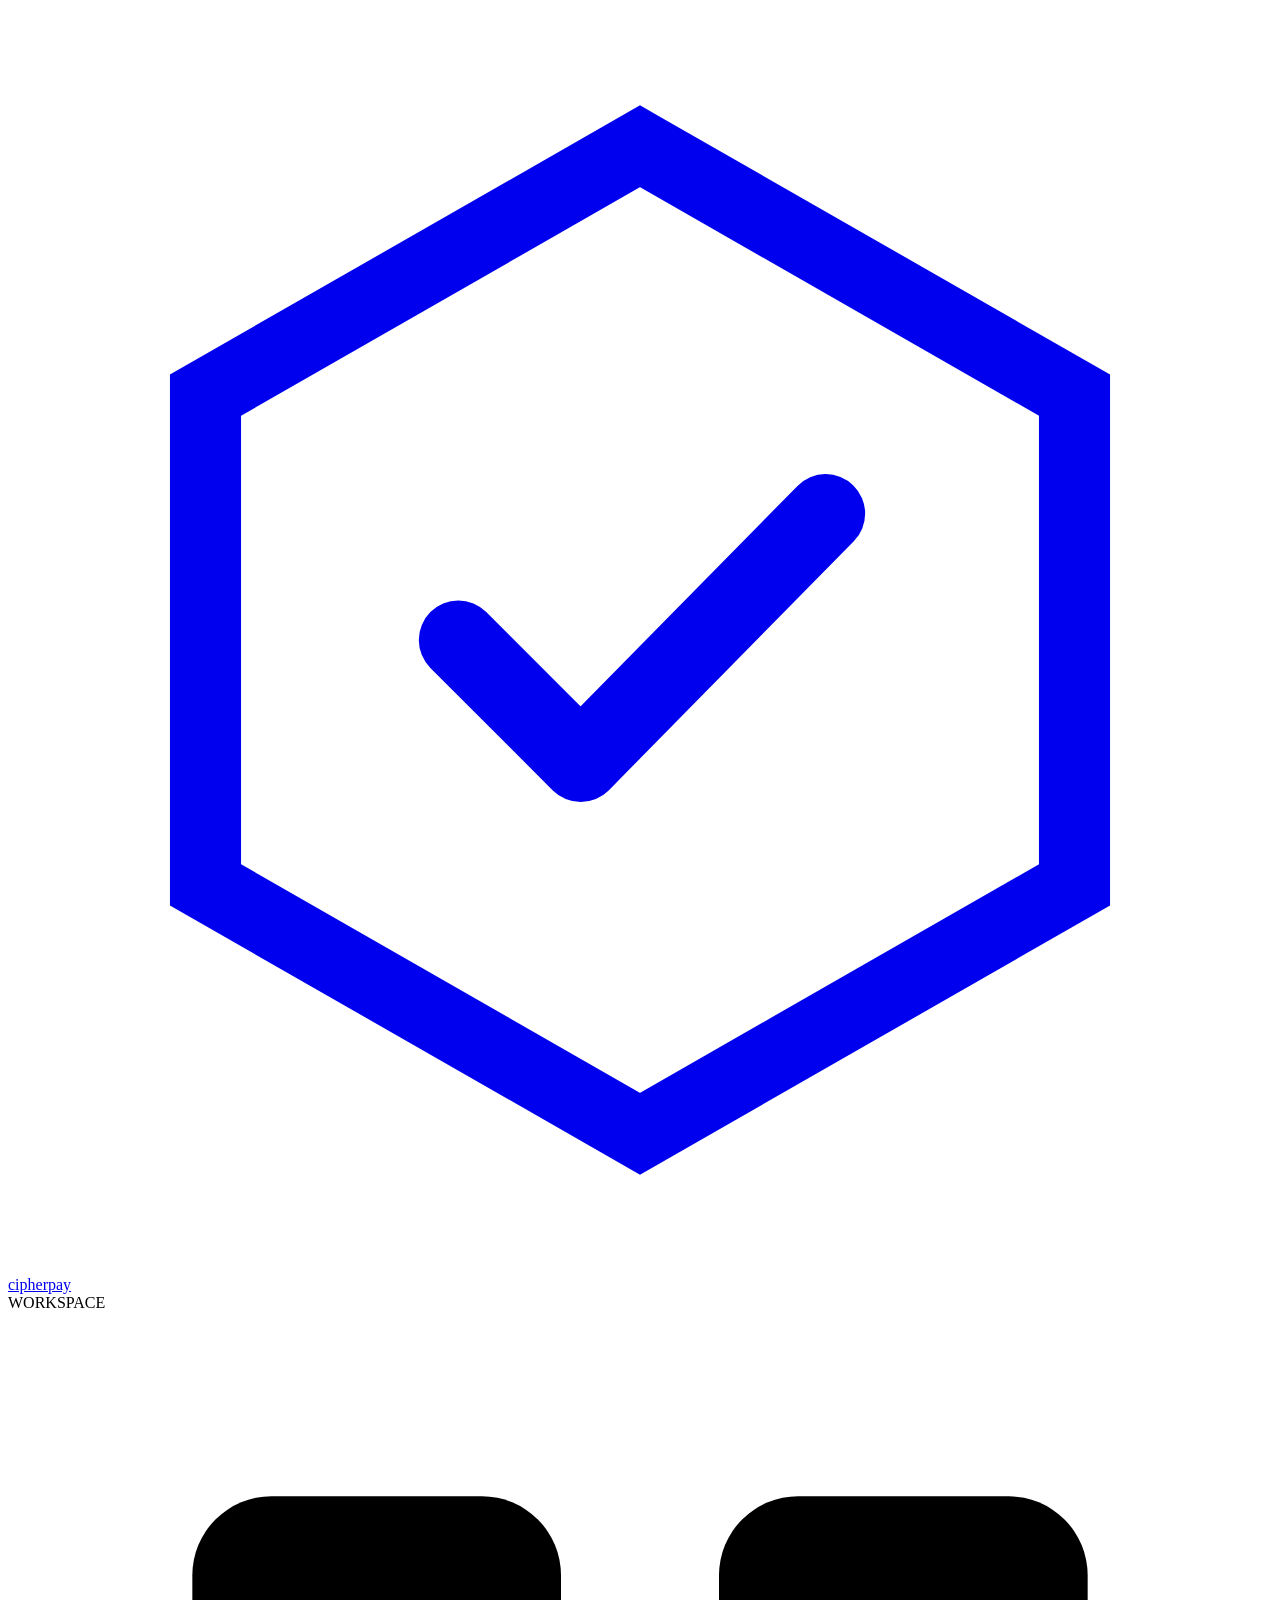
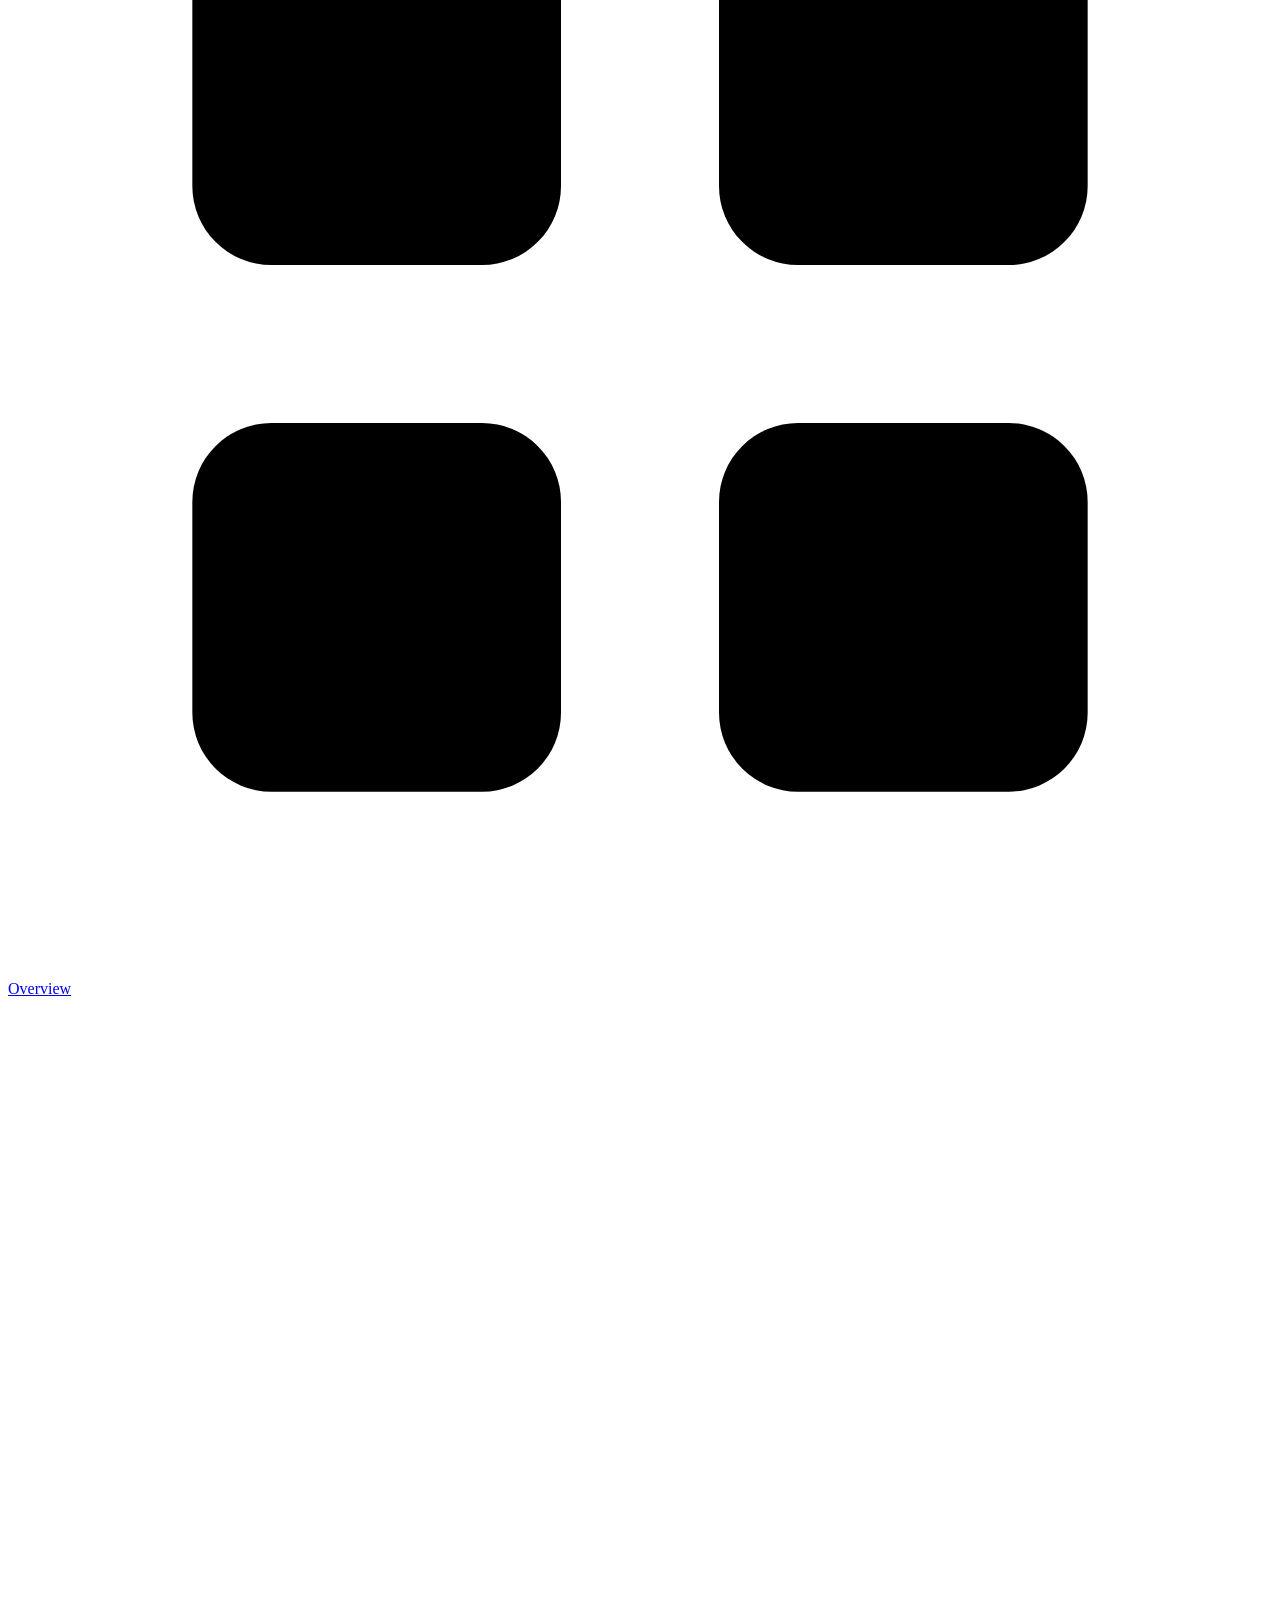
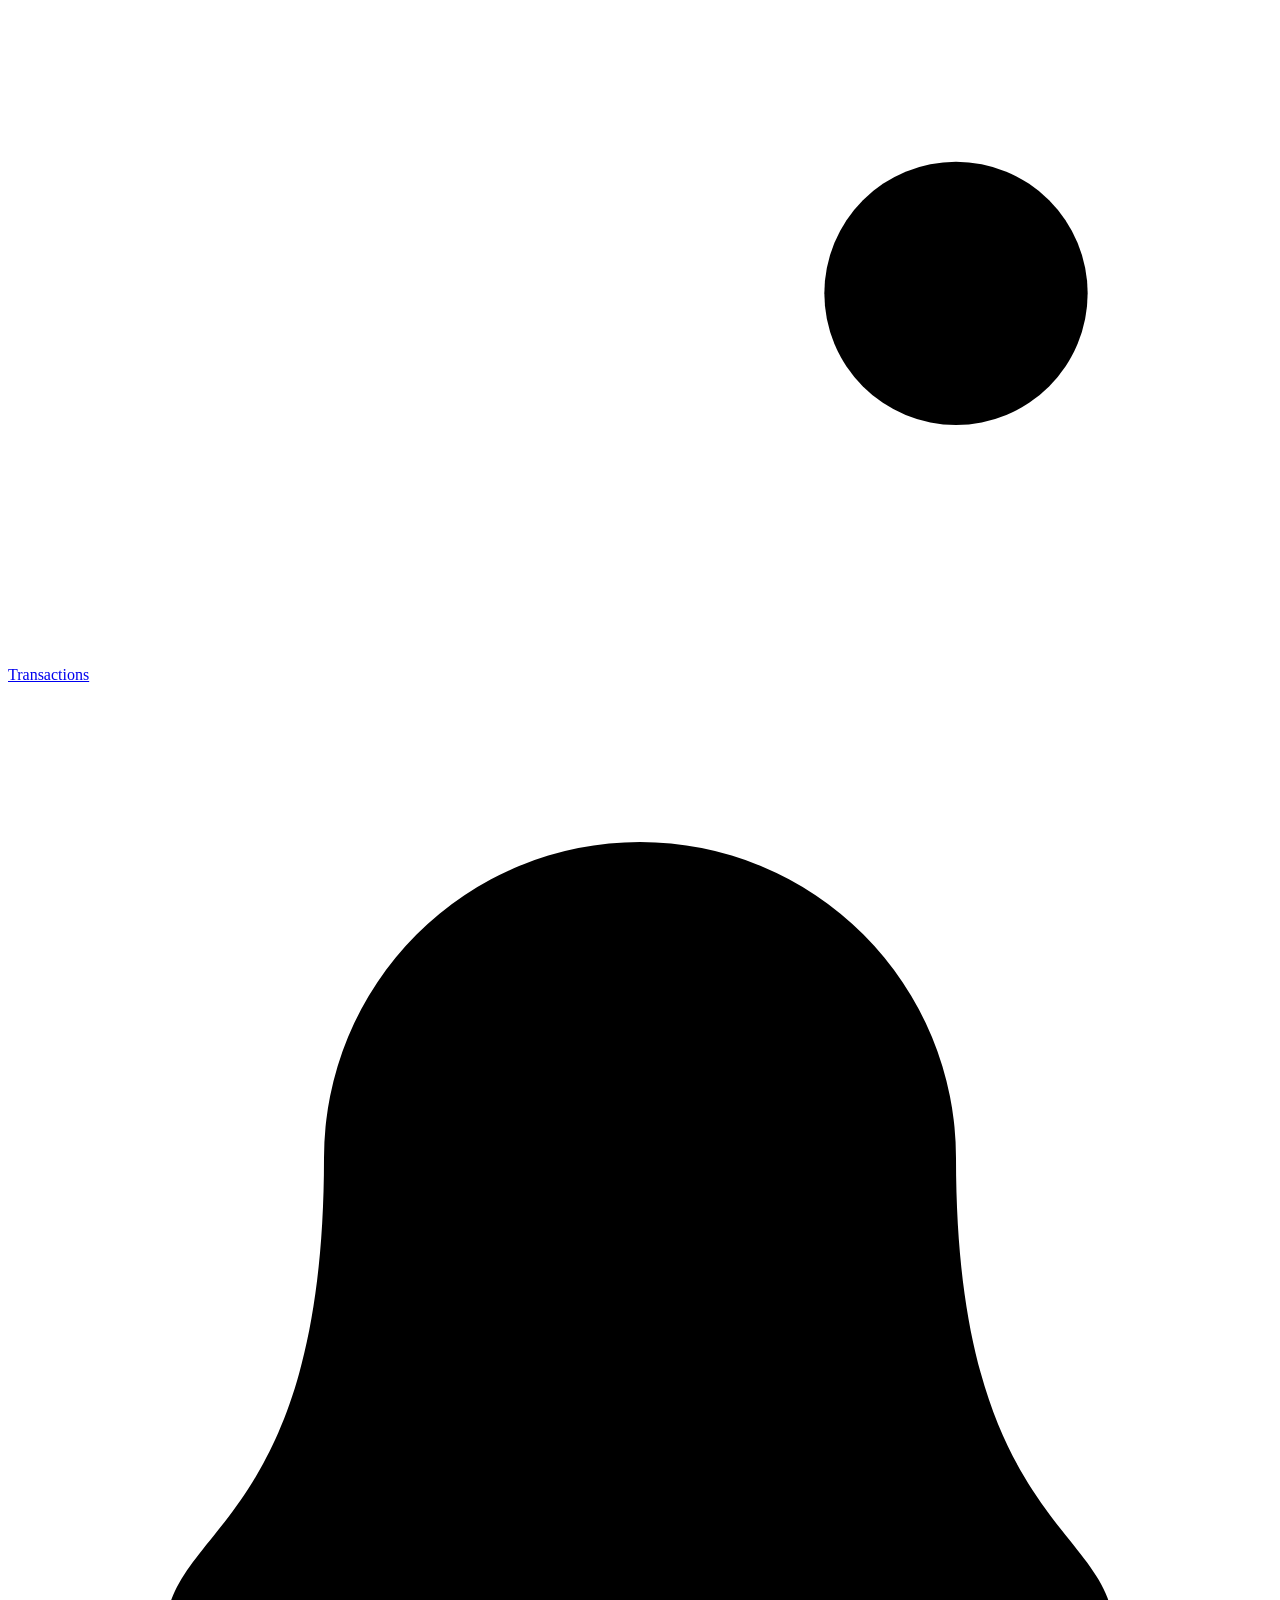
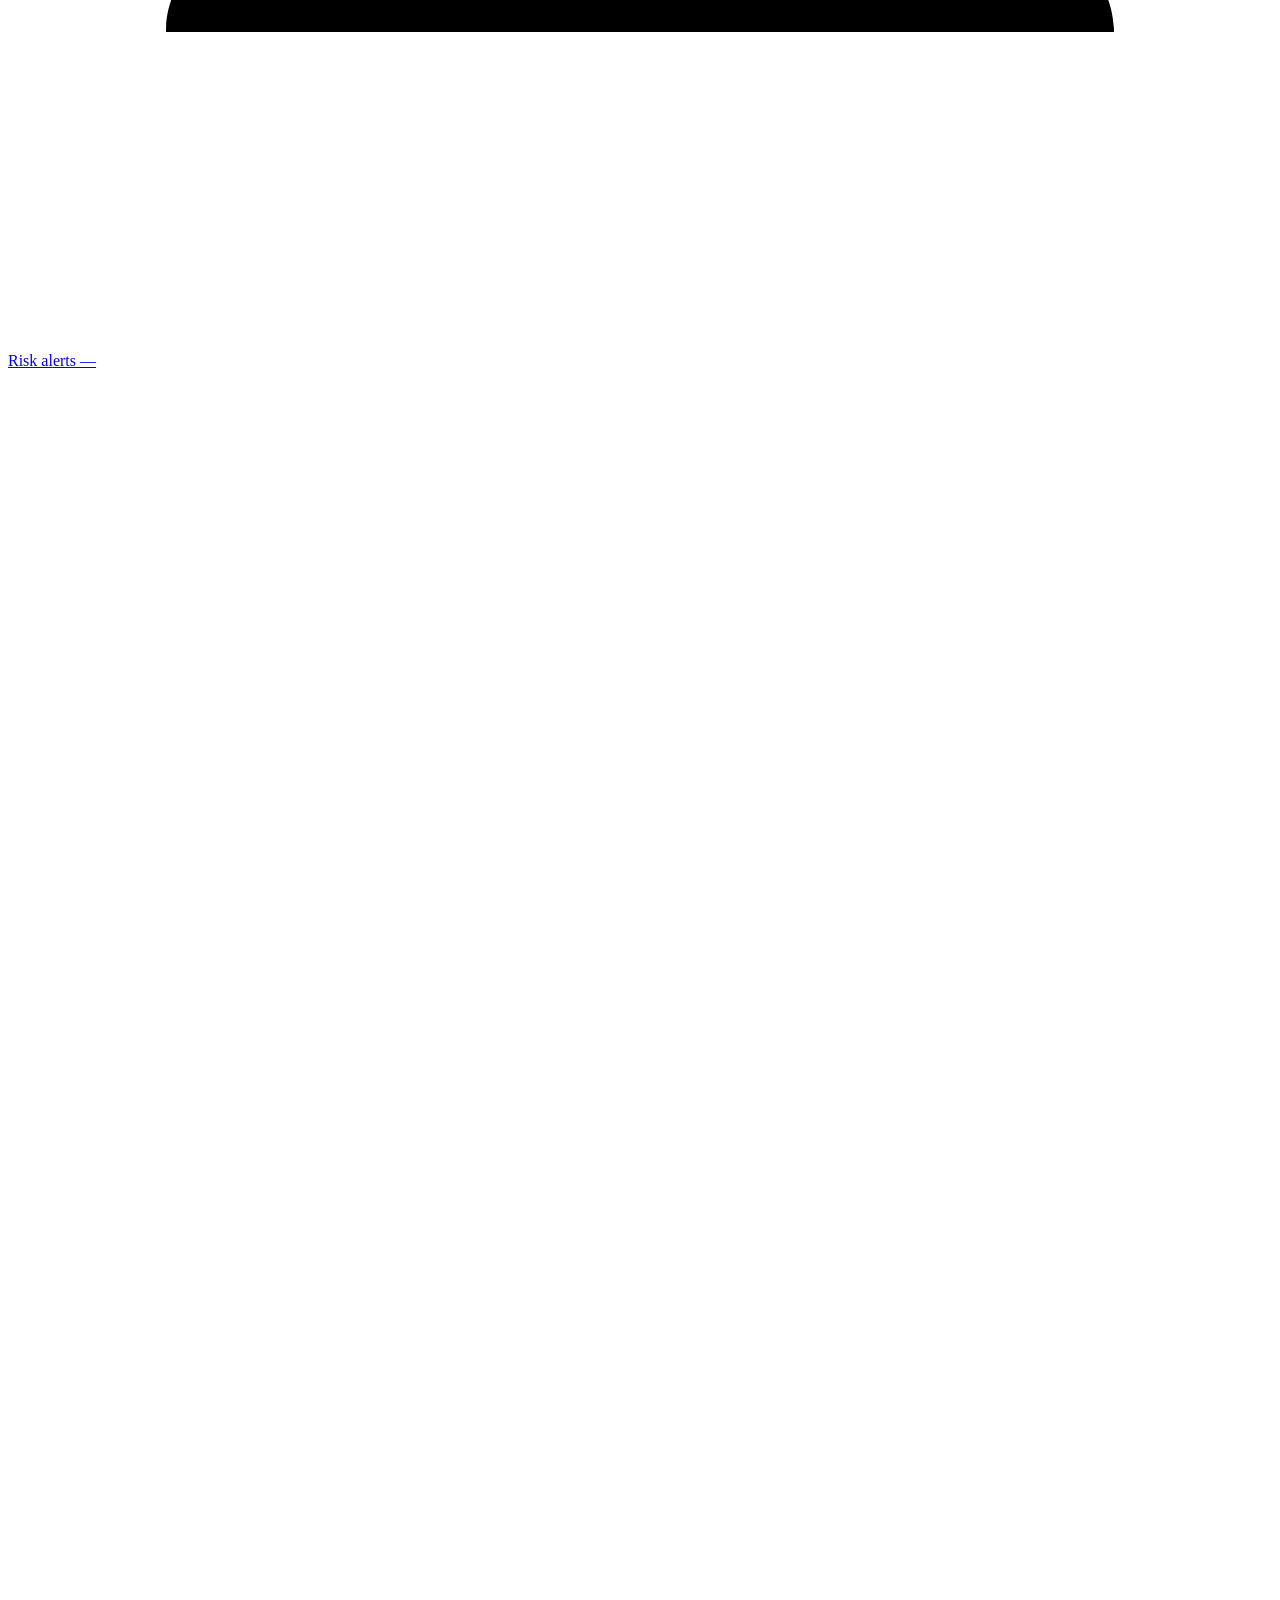
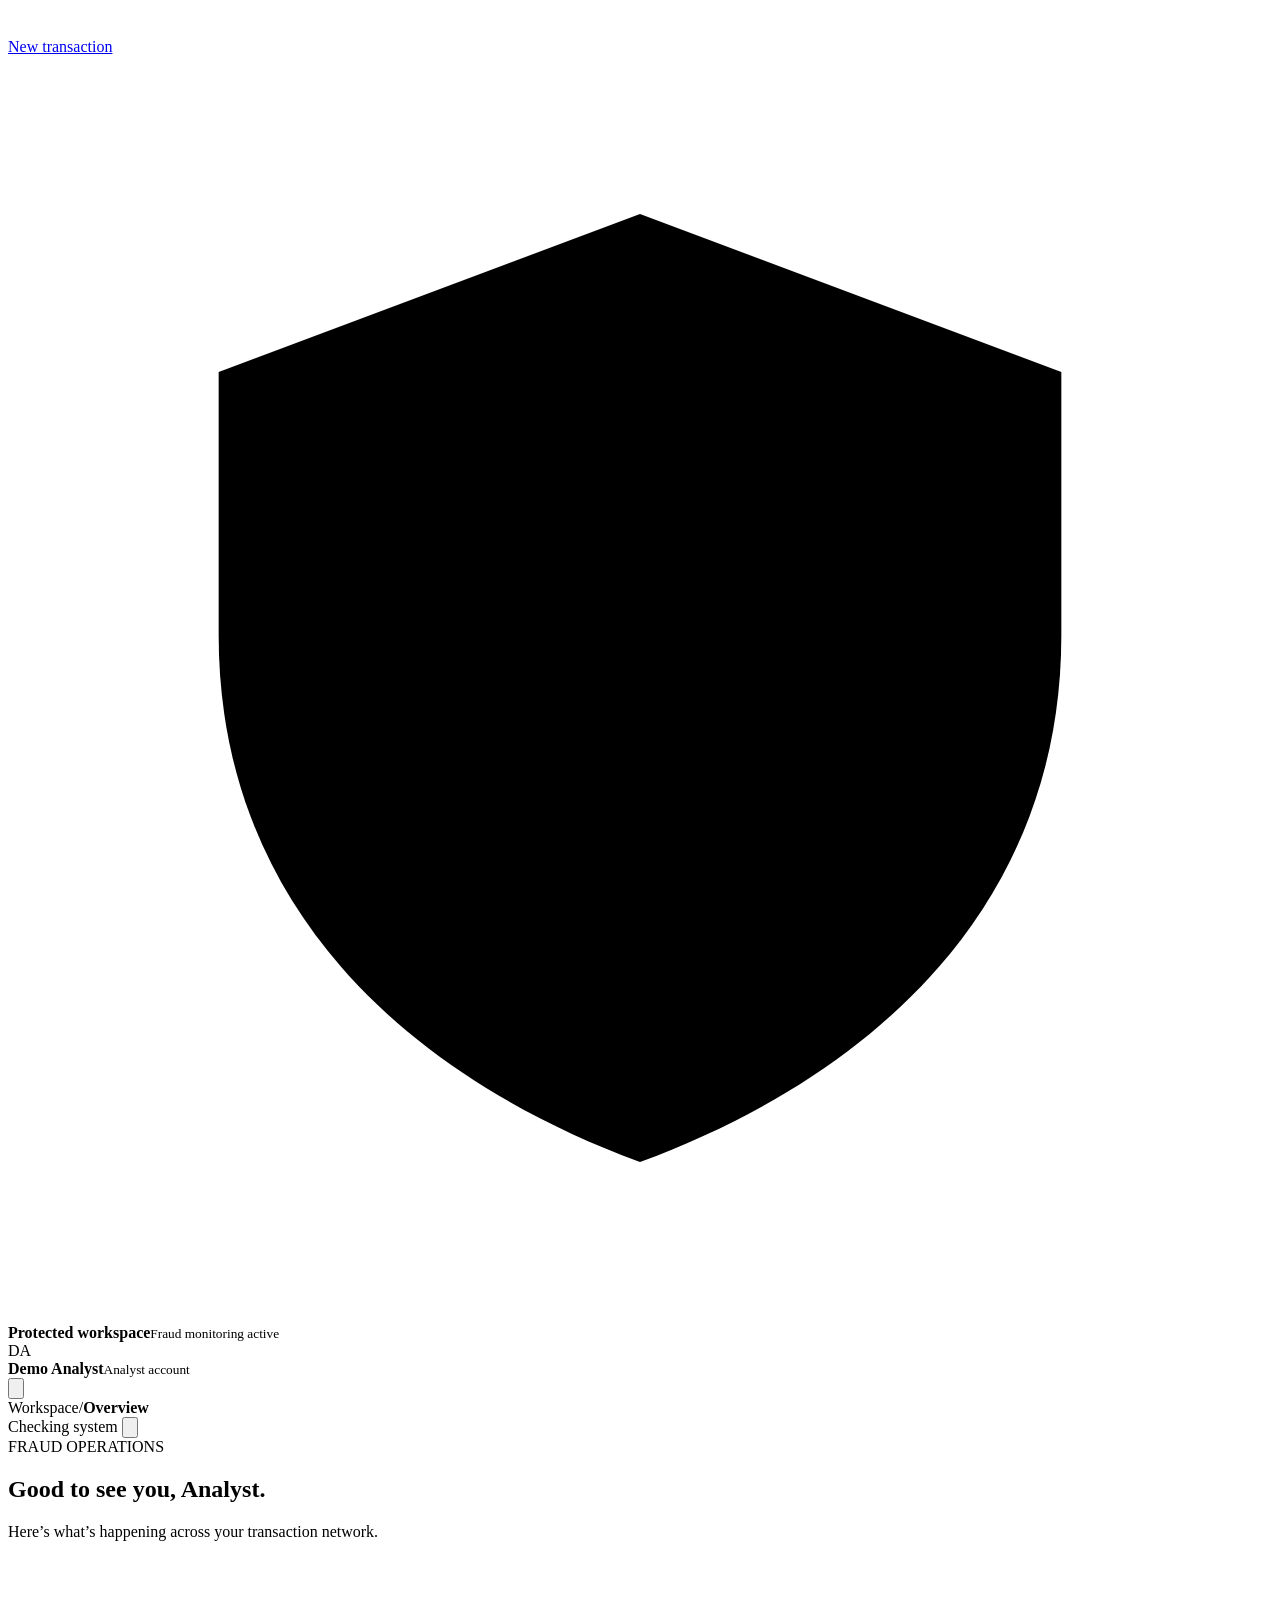
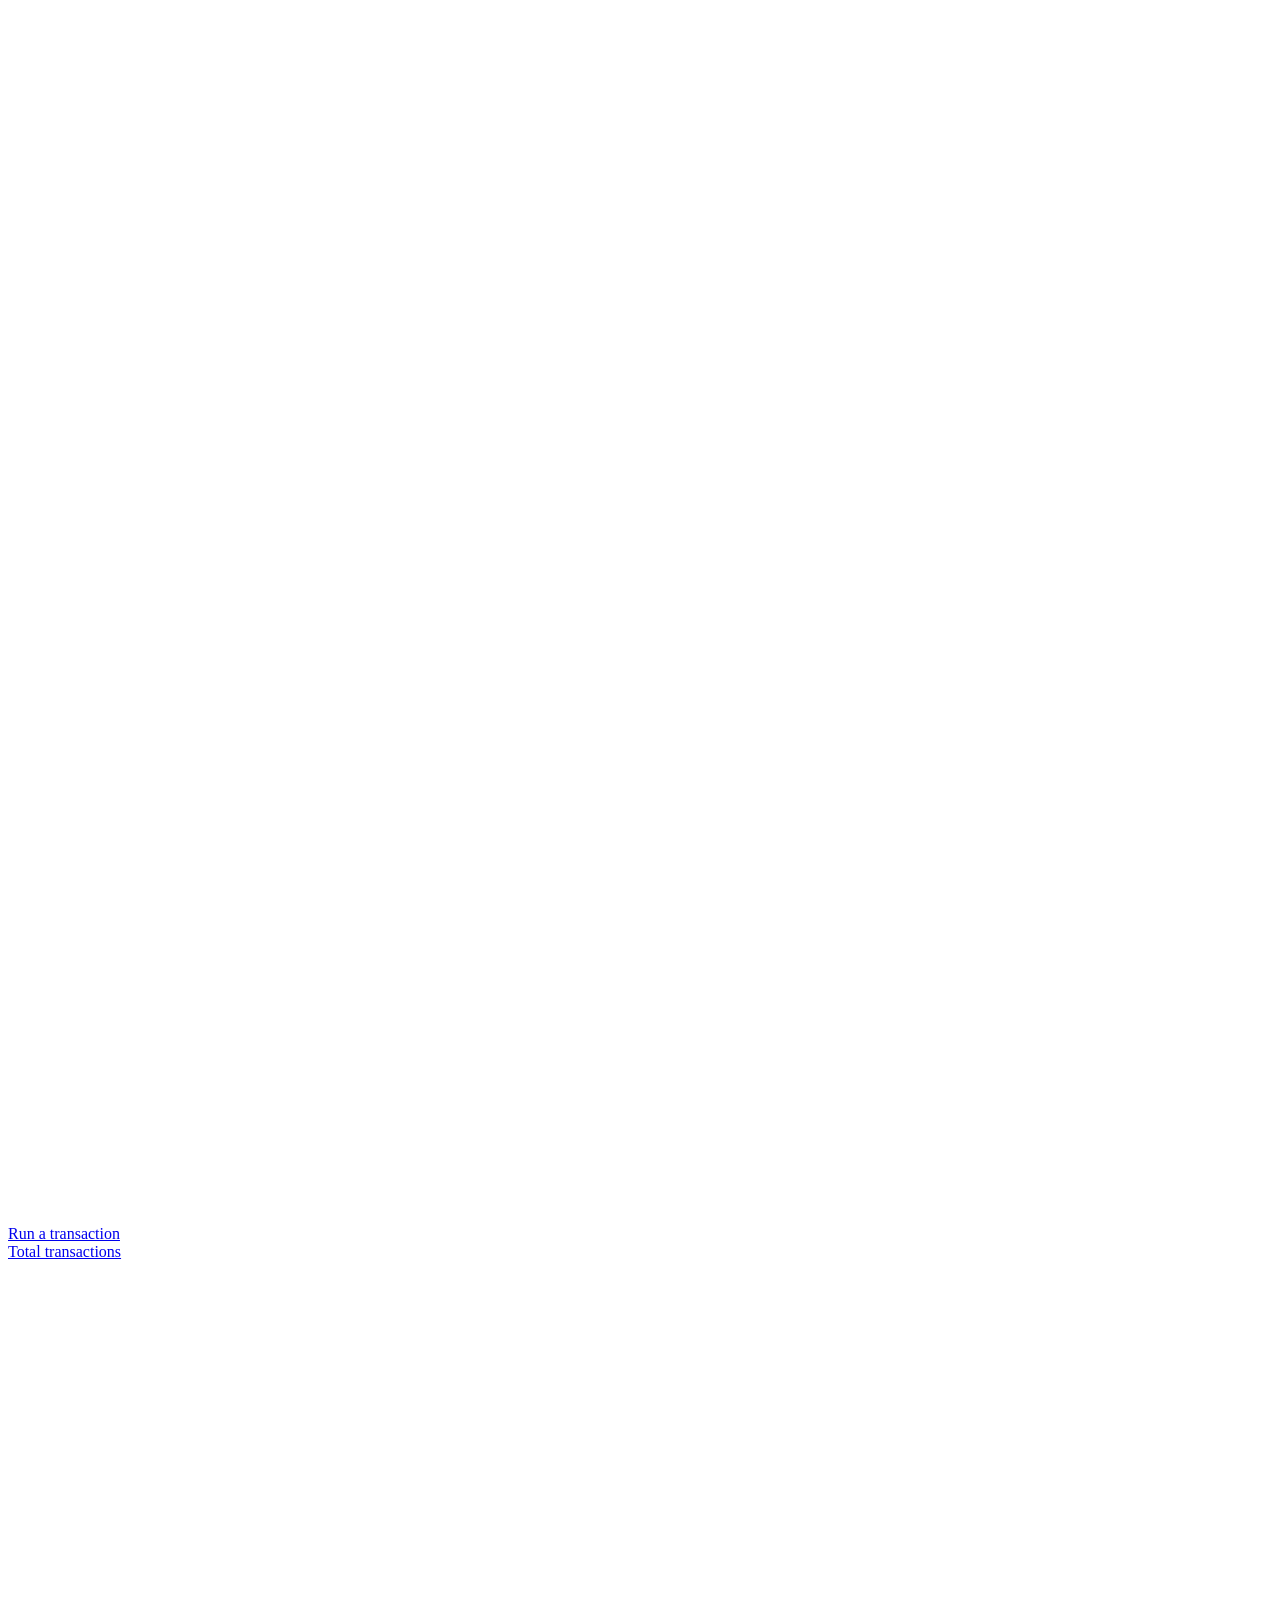
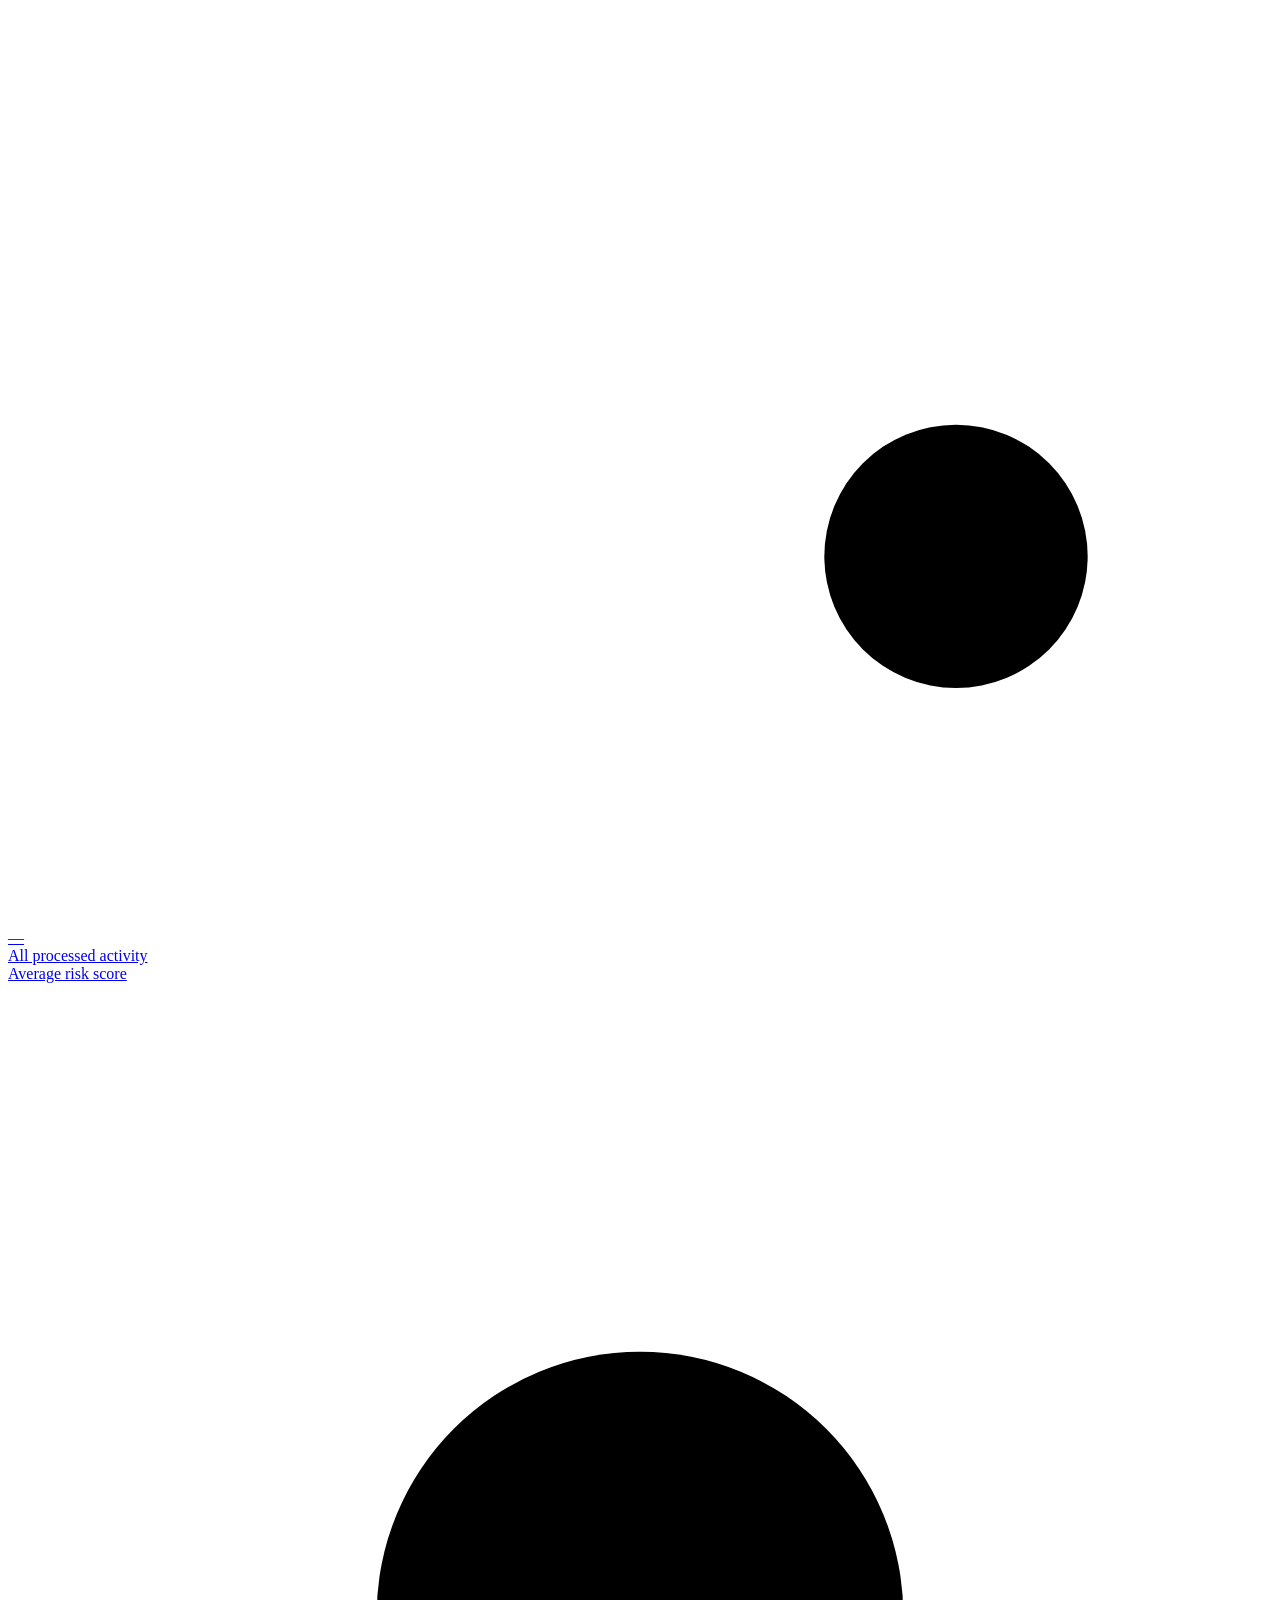
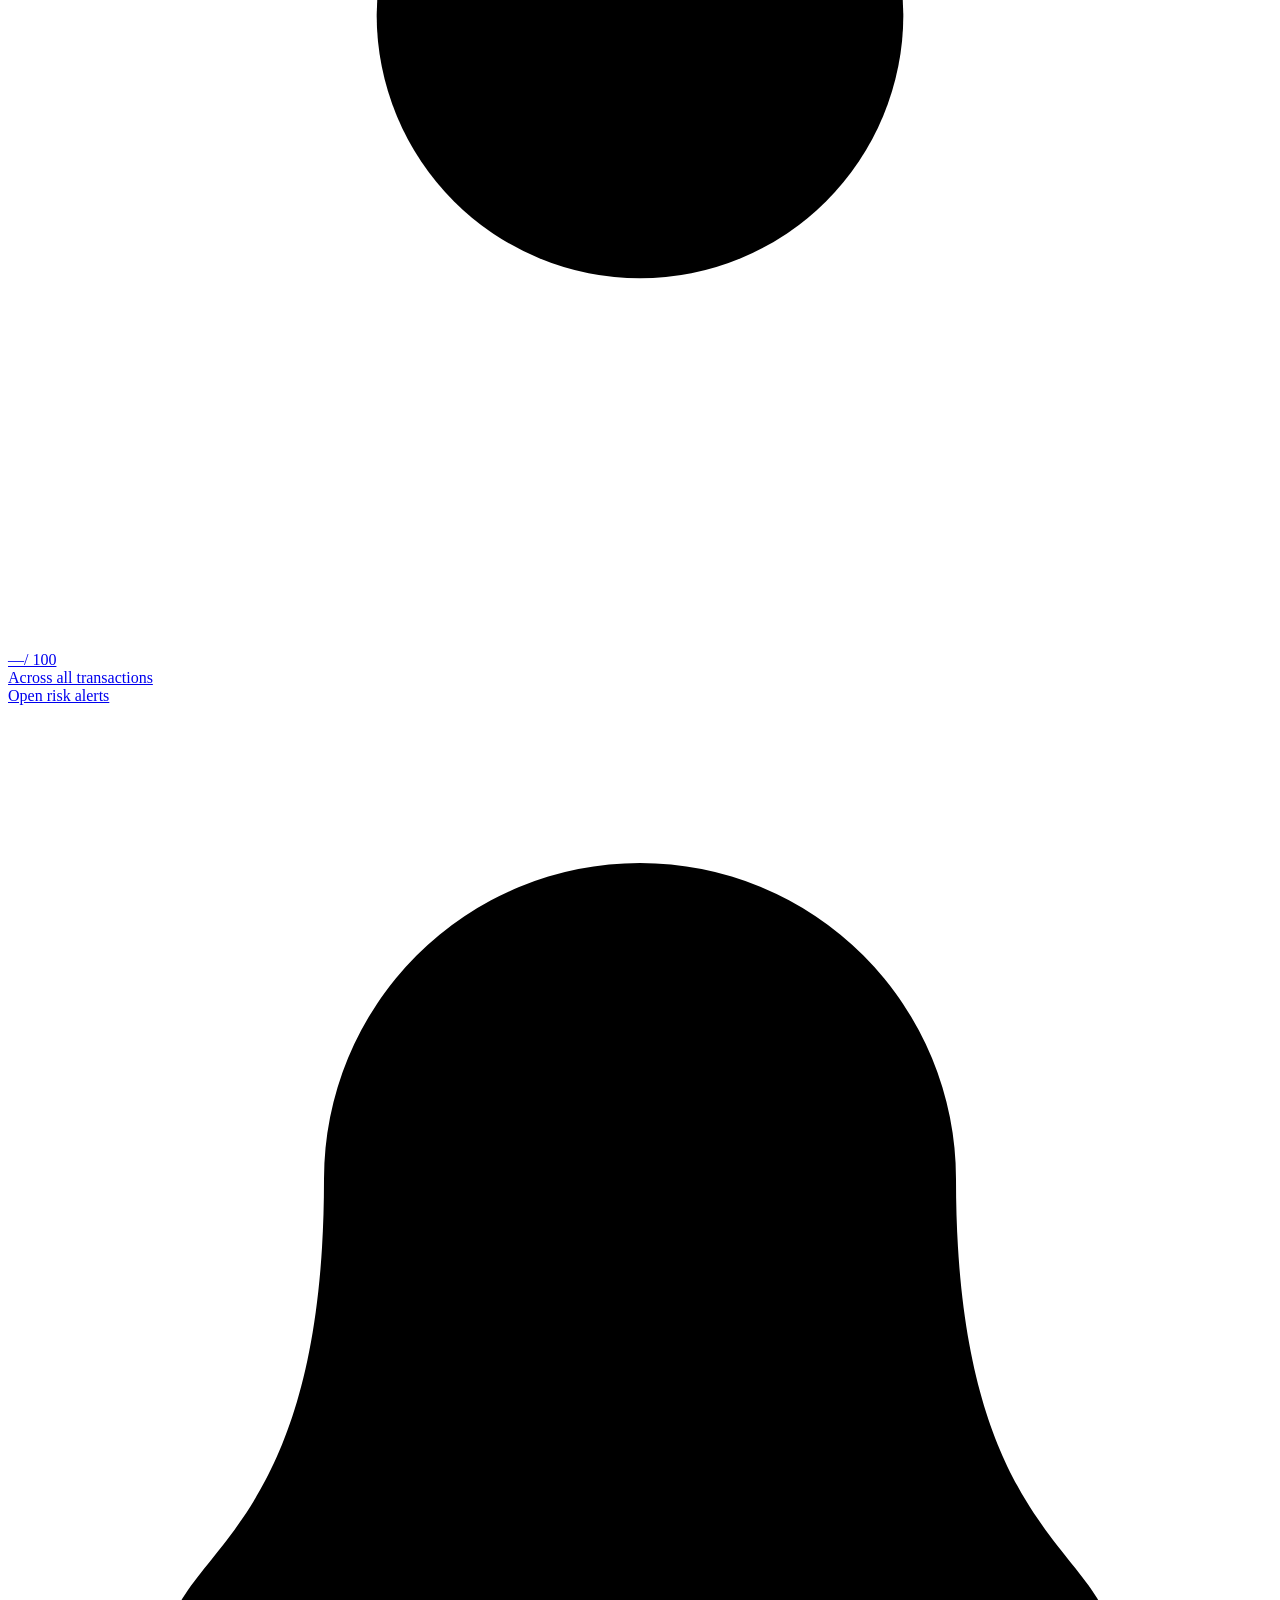
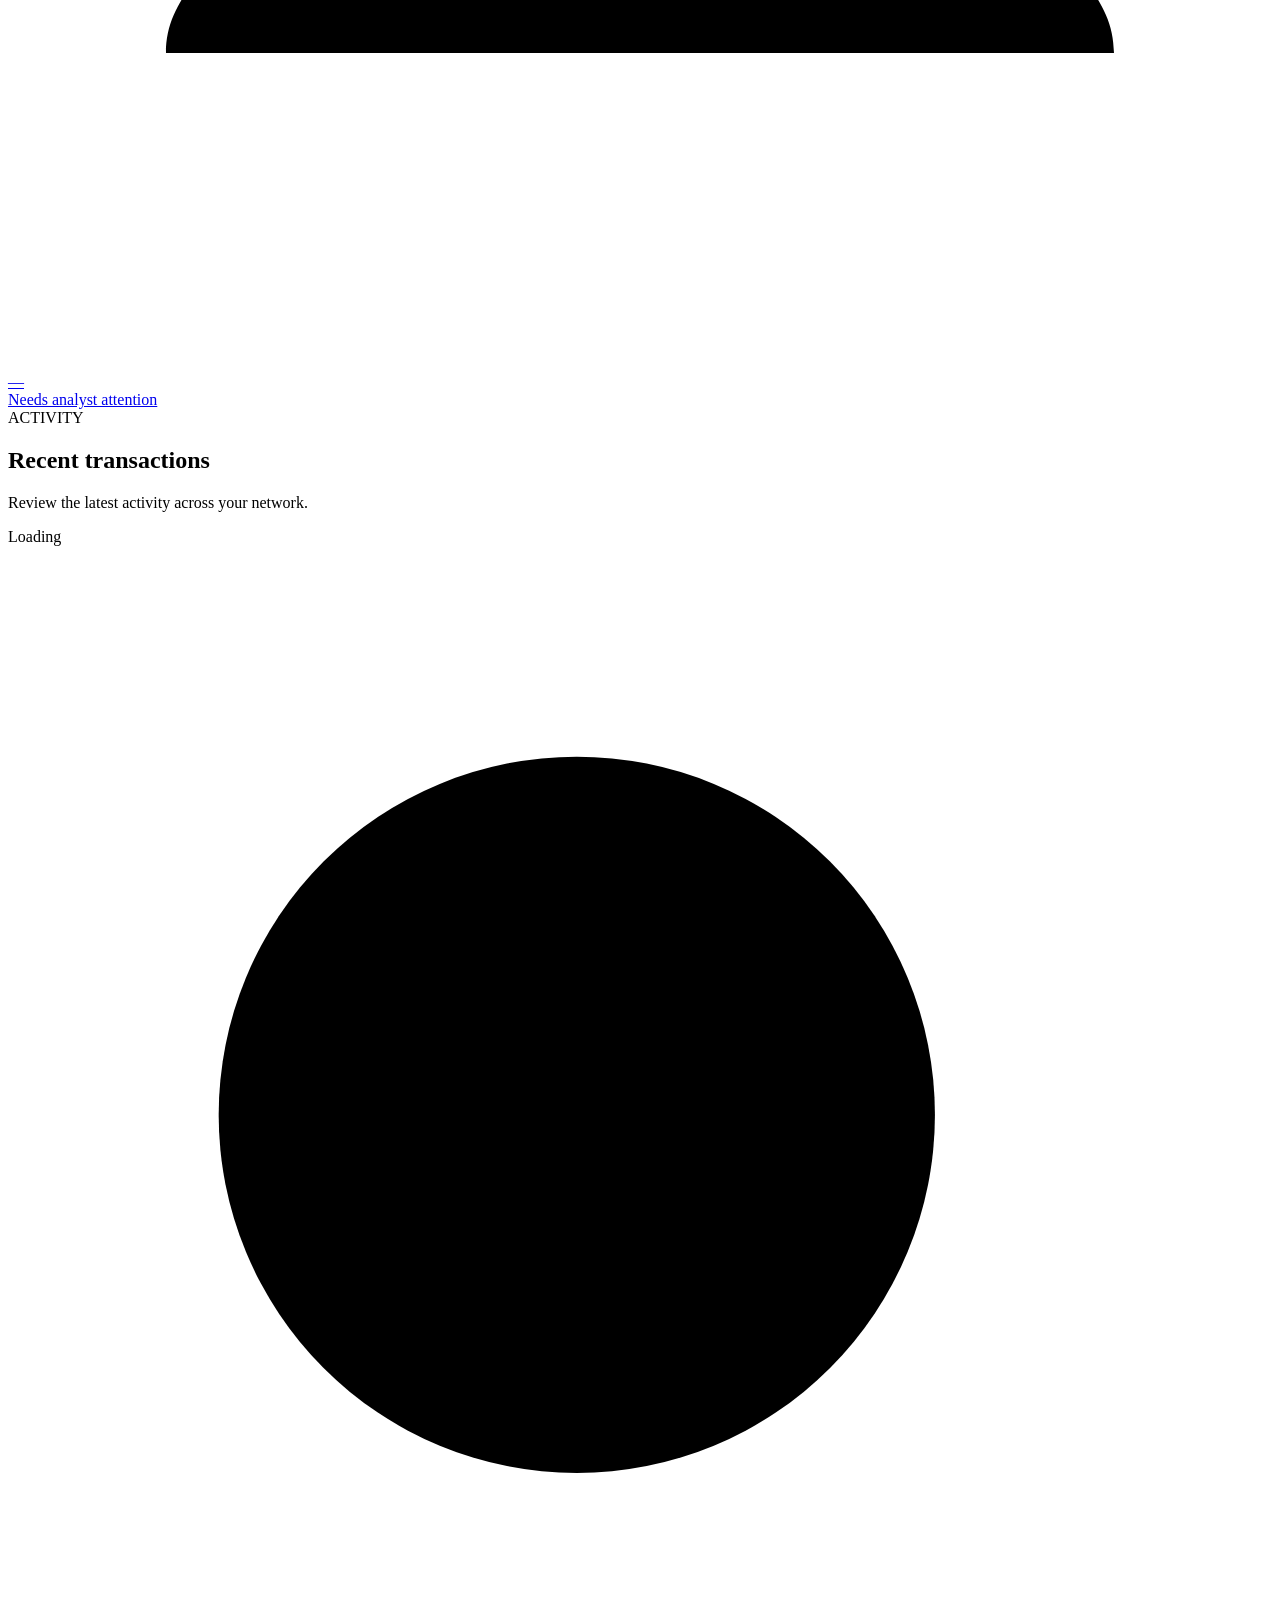
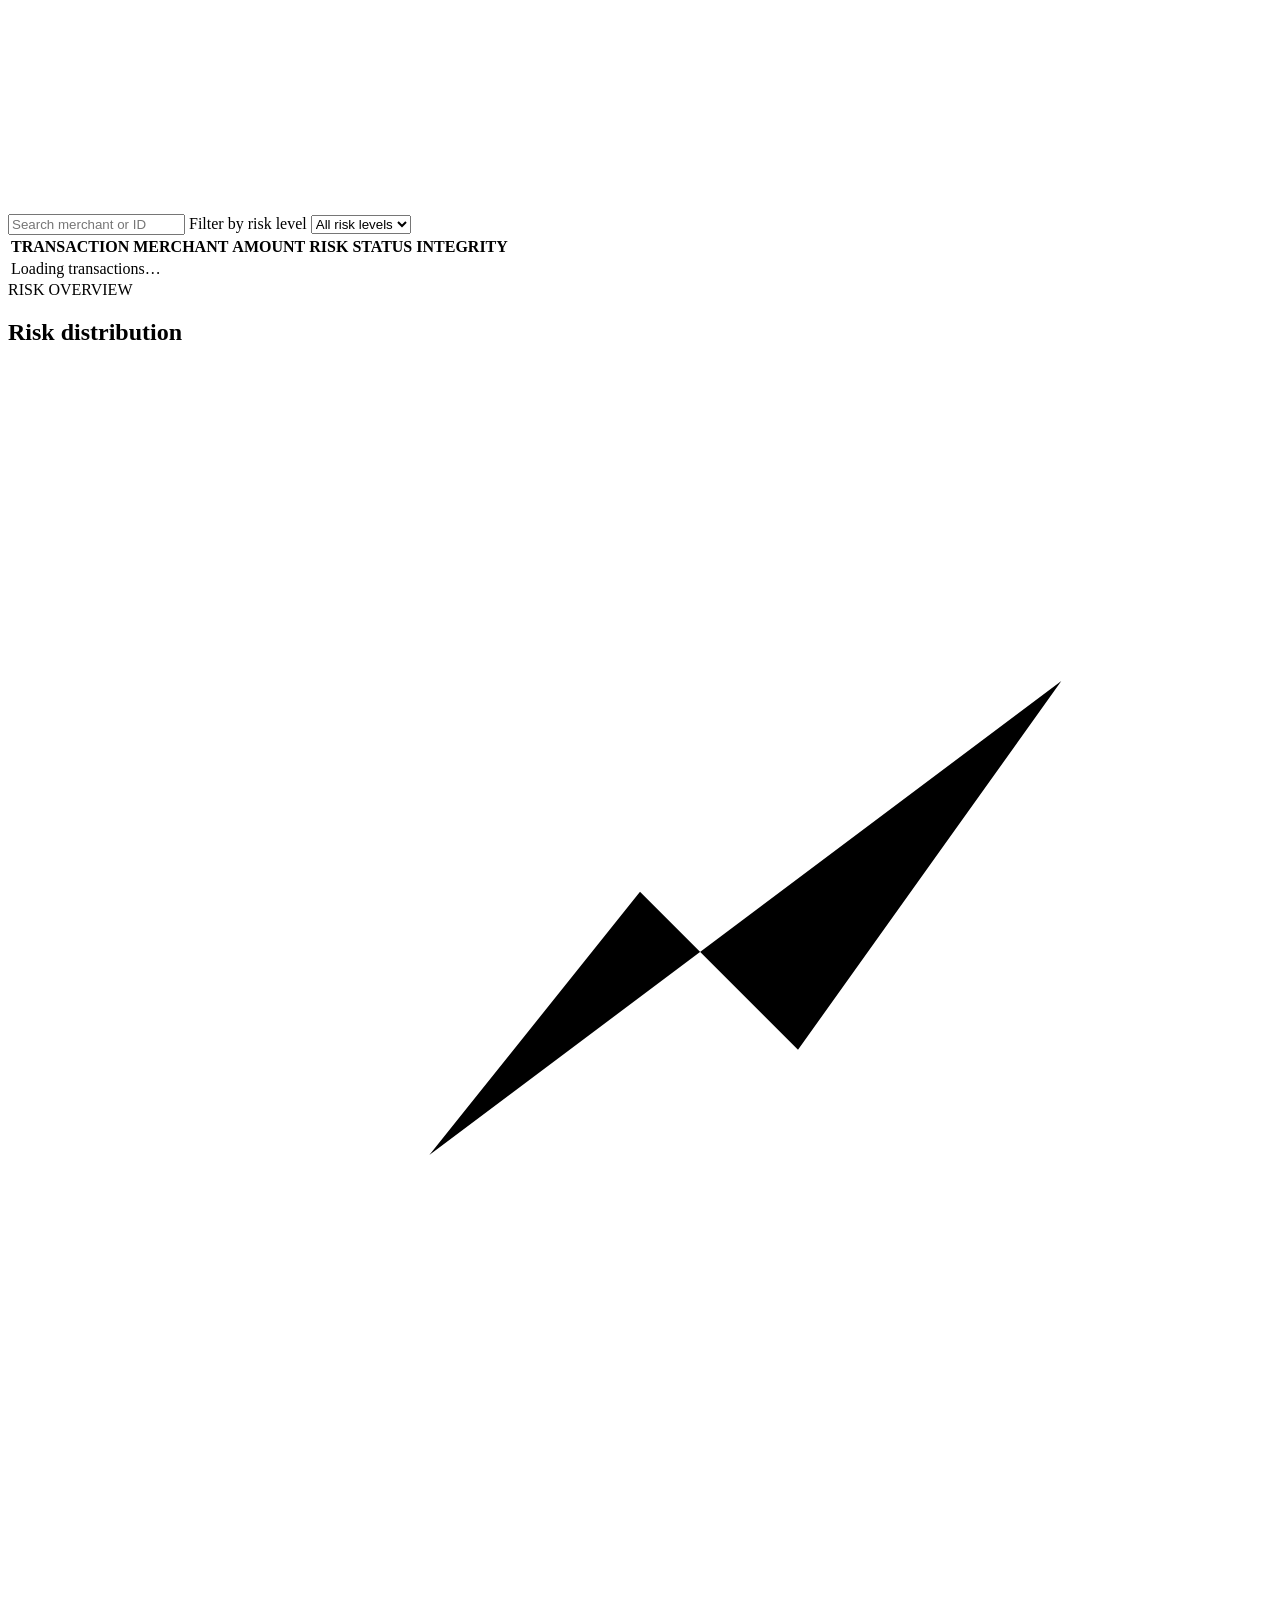
==== frontend/index.html @ 94f78287 "Place risk insights below transaction table Co-authored-by: Copilot <223556219+Copilot@users.noreply" ====
<!DOCTYPE html>
<html lang="en">
  <head>
    <meta charset="UTF-8" />
    <meta name="viewport" content="width=device-width, initial-scale=1.0" />
    <meta name="theme-color" content="#101b2d" />
    <meta
      name="description"
      content="CipherPay transaction monitoring and fraud detection dashboard."
    />
    <title>Overview · CipherPay</title>
    <link rel="preconnect" href="https://fonts.googleapis.com" />
    <link rel="preconnect" href="https://fonts.gstatic.com" crossorigin />
    <link
      href="https://fonts.googleapis.com/css2?family=DM+Sans:wght@400;500;600;700&family=Manrope:wght@400;500;600;700;800&display=swap"
      rel="stylesheet"
    />
    <link rel="stylesheet" href="/static/styles.css?v=3" />
  </head>
  <body>
    <div class="app-shell">
      <aside class="sidebar" aria-label="Main navigation">
        <a class="brand" href="#overview" aria-label="CipherPay overview">
          <span class="brand-mark" aria-hidden="true">
            <svg viewBox="0 0 32 32" fill="none">
              <path d="M16 3.5 27 9.8v12.4L16 28.5 5 22.2V9.8L16 3.5Z" stroke="currentColor" stroke-width="1.8" />
              <path d="m11.4 16 3.1 3.1 6.2-6.3" stroke="currentColor" stroke-linecap="round" stroke-linejoin="round" stroke-width="2" />
            </svg>
          </span>
          <span class="brand-name">cipher<span>pay</span></span>
        </a>

        <div class="sidebar-label">WORKSPACE</div>
        <nav class="nav-list">
          <a class="nav-link is-active" href="#overview" aria-current="page">
            <svg viewBox="0 0 24 24" aria-hidden="true"><rect x="3.5" y="3.5" width="7" height="7" rx="1.5" /><rect x="13.5" y="3.5" width="7" height="7" rx="1.5" /><rect x="3.5" y="13.5" width="7" height="7" rx="1.5" /><rect x="13.5" y="13.5" width="7" height="7" rx="1.5" /></svg>
            Overview
          </a>
          <a class="nav-link" href="#transactions">
            <svg viewBox="0 0 24 24" aria-hidden="true"><path d="M4 7h16M4 12h16M4 17h10" /><circle cx="18" cy="17" r="2.5" /></svg>
            Transactions
          </a>
          <a class="nav-link analyst-only" id="analyst-alerts-link" href="#alerts">
            <svg viewBox="0 0 24 24" aria-hidden="true"><path d="M18 9a6 6 0 0 0-12 0c0 7-3 7-3 9h18c0-2-3-2-3-9M10 21h4" /></svg>
            Risk alerts
            <span class="nav-count" id="sidebar-alert-count">—</span>
          </a>
          <a class="nav-link" href="#new-transaction">
            <svg viewBox="0 0 24 24" aria-hidden="true"><path d="M12 5v14M5 12h14" /></svg>
            New transaction
          </a>
        </nav>

        <div class="sidebar-bottom">
          <div class="environment-card">
            <span class="environment-icon" aria-hidden="true">
              <svg viewBox="0 0 24 24"><path d="M12 3 20 6v5c0 5-3.4 8.3-8 10-4.6-1.7-8-5-8-10V6l8-3Z" /><path d="m9 12 2 2 4-4" /></svg>
            </span>
            <span><strong>Protected workspace</strong><small>Fraud monitoring active</small></span>
            <span class="pulse-dot" aria-label="Active"></span>
          </div>
          <div class="profile">
            <div class="avatar" aria-hidden="true">DA</div>
            <div class="profile-copy"><strong id="profile-name">Demo Analyst</strong><small id="profile-role">Analyst account</small></div>
            <button class="profile-menu" id="logout-button" type="button" aria-label="Sign out" title="Sign out">
              <svg viewBox="0 0 24 24" aria-hidden="true"><path d="M10 17l5-5-5-5m5 5H3m9-9h6a2 2 0 0 1 2 2v14a2 2 0 0 1-2 2h-6" /></svg>
            </button>
          </div>
        </div>
      </aside>

      <main class="main-content" id="overview">
        <header class="topbar">
          <div class="breadcrumb"><span>Workspace</span><span class="breadcrumb-slash">/</span><strong id="breadcrumb-current">Overview</strong></div>
          <div class="topbar-actions">
            <span class="system-status" id="system-status" role="status">
              <span class="status-dot"></span>
              Checking system
            </span>
            <button class="icon-button refresh-button" id="refresh-button" type="button" aria-label="Refresh dashboard" title="Refresh dashboard">
              <svg viewBox="0 0 24 24" aria-hidden="true"><path d="M20 7v5h-5M4 17v-5h5" /><path d="M5.6 9a7 7 0 0 1 11.6-2L20 12M4 12l2.8 5a7 7 0 0 0 11.6-2" /></svg>
            </button>
          </div>
        </header>

        <div class="page-content">
          <section class="welcome-row" aria-labelledby="page-title">
            <div>
              <div class="eyebrow"><span class="eyebrow-line"></span> FRAUD OPERATIONS</div>
              <h1 id="page-title">Good to see you, <span id="welcome-user">Analyst</span><span class="title-period">.</span></h1>
              <p class="welcome-copy">Here’s what’s happening across your transaction network.</p>
            </div>
            <a class="button button-primary welcome-action" href="#new-transaction">
              <svg viewBox="0 0 24 24" aria-hidden="true"><path d="M12 5v14M5 12h14" /></svg>
              Run a transaction
            </a>
          </section>

          <section class="metrics-grid" aria-label="Key performance indicators">
            <a class="metric-card metric-card-link" href="#transactions" aria-label="View recent transactions">
              <div class="metric-top"><span class="metric-label">Total transactions</span><span class="metric-icon icon-blue"><svg viewBox="0 0 24 24" aria-hidden="true"><path d="M4 7h16M4 12h16M4 17h10" /><circle cx="18" cy="17" r="2.5" /></svg></span></div>
              <div class="metric-value" id="total_txn">—</div>
              <div class="metric-foot"><span class="metric-neutral">All processed activity</span></div>
            </a>
            <a class="metric-card metric-card-link" href="#transactions" aria-label="Review transaction risk scores">
              <div class="metric-top"><span class="metric-label">Average risk score</span><span class="metric-icon icon-amber"><svg viewBox="0 0 24 24" aria-hidden="true"><path d="M12 3v3M12 18v3M4.2 5.2l2.1 2.1m11.4 11.4 2.1 2.1M3 12h3m12 0h3M4.2 18.8l2.1-2.1M17.7 7.3l2.1-2.1" /><circle cx="12" cy="12" r="5" /></svg></span></div>
              <div class="metric-value"><span id="avg_risk">—</span><span class="metric-unit">/ 100</span></div>
              <div class="metric-foot"><span class="metric-neutral">Across all transactions</span></div>
            </a>
            <a class="metric-card metric-card-link analyst-only" id="analyst-alert-metric" href="#alerts" aria-label="Review open risk alerts">
              <div class="metric-top"><span class="metric-label">Open risk alerts</span><span class="metric-icon icon-rose"><svg viewBox="0 0 24 24" aria-hidden="true"><path d="M18 9a6 6 0 0 0-12 0c0 7-3 7-3 9h18c0-2-3-2-3-9M10 21h4" /></svg></span></div>
              <div class="metric-value" id="alerts_count">—</div>
              <div class="metric-foot"><span class="metric-neutral">Needs analyst attention</span></div>
            </a>
          </section>

          <section class="dashboard-grid">
            <article class="card transactions-card" id="transactions">
              <div class="card-heading">
                <div><div class="section-kicker">ACTIVITY</div><h2>Recent transactions</h2><p class="card-description">Review the latest activity across your network.</p></div>
                <span class="table-count" id="transaction-count">Loading</span>
              </div>
              <div class="table-toolbar">
                <label class="search-box" for="transaction-search">
                  <svg viewBox="0 0 24 24" aria-hidden="true"><circle cx="10.8" cy="10.8" r="6.8" /><path d="m16 16 4.5 4.5" /></svg>
                  <input id="transaction-search" type="search" placeholder="Search merchant or ID" autocomplete="off" />
                </label>
                <label class="filter-select-wrap" for="risk-filter"><span class="visually-hidden">Filter by risk level</span>
                  <select id="risk-filter"><option value="all">All risk levels</option><option value="Low">Low risk</option><option value="Medium">Medium risk</option><option value="High">High risk</option></select>
                </label>
              </div>
              <div class="table-scroll">
                <table>
                  <thead><tr><th scope="col">TRANSACTION</th><th scope="col">MERCHANT</th><th scope="col">AMOUNT</th><th scope="col">RISK</th><th scope="col">STATUS</th><th class="analyst-only" scope="col">INTEGRITY</th></tr></thead>
                  <tbody id="transactions-list"><tr><td colspan="5" class="empty-cell">Loading transactions…</td></tr></tbody>
                </table>
              </div>
            </article>

          </section>

          <section class="insights-grid" aria-label="Risk insights">
            <article class="card risk-card analyst-only" id="analyst-risk-card">
              <div class="card-heading compact-heading">
                <div><div class="section-kicker">RISK OVERVIEW</div><h2>Risk distribution</h2></div>
                <span class="subtle-icon" aria-hidden="true"><svg viewBox="0 0 24 24"><path d="M4 19V5m0 14h17M8 15l4-5 3 3 5-7" /></svg></span>
              </div>
              <div class="risk-summary"><strong id="risk-total">—</strong><span>transactions scored</span></div>
              <div class="risk-bars" id="risk-distribution">
                <div class="risk-bar-row"><div class="risk-bar-label"><span class="legend-dot low-dot"></span><span>Low</span><strong id="risk-low-count">—</strong></div><div class="bar-track"><span class="bar-fill low-fill" id="risk-low-bar"></span></div></div>
                <div class="risk-bar-row"><div class="risk-bar-label"><span class="legend-dot medium-dot"></span><span>Medium</span><strong id="risk-medium-count">—</strong></div><div class="bar-track"><span class="bar-fill medium-fill" id="risk-medium-bar"></span></div></div>
                <div class="risk-bar-row"><div class="risk-bar-label"><span class="legend-dot high-dot"></span><span>High</span><strong id="risk-high-count">—</strong></div><div class="bar-track"><span class="bar-fill high-fill" id="risk-high-bar"></span></div></div>
              </div>
              <p class="risk-footnote">Risk levels are assigned by the transaction scoring engine.</p>
            </article>

            <article class="card alerts-card analyst-only" id="alerts">
              <div class="card-heading compact-heading">
                <div><div class="section-kicker">PRIORITY QUEUE</div><h2>Recent alerts</h2></div>
                <span class="alert-live"><span class="pulse-dot"></span> LIVE</span>
              </div>
              <div class="alerts-list" id="alerts-list"><div class="inline-loading">Loading alerts…</div></div>
            </article>
          </section>

          <section class="card form-card" id="new-transaction" aria-labelledby="form-title">
            <div class="form-intro">
              <div class="section-kicker">SIMULATION</div>
              <h2 id="form-title">Run a transaction check</h2>
              <p>Submit a synthetic payment to evaluate its fraud risk in real time.</p>
              <div class="simulation-note"><svg viewBox="0 0 24 24" aria-hidden="true"><path d="M12 3 20 6v5c0 5-3.4 8.3-8 10-4.6-1.7-8-5-8-10V6l8-3Z" /><path d="M12 8v4m0 4h.01" /></svg><span>Simulation only — no real payments are processed.</span></div>
            </div>
            <form id="transaction-form">
              <div class="form-fields">
                <label class="field field-wide" for="user_id">User ID<span class="input-wrap"><svg viewBox="0 0 24 24" aria-hidden="true"><circle cx="12" cy="8" r="3.5" /><path d="M5 20v-1.5a7 7 0 0 1 14 0V20Z" /></svg><input type="text" id="user_id" value="demo-user" required autocomplete="off" /></span></label>
                <label class="field" for="amount">Amount<span class="input-wrap"><span class="input-prefix">$</span><input type="number" id="amount" value="2500" min="0.01" step="0.01" required /></span></label>
                <label class="field" for="currency">Currency<span class="input-wrap select-wrap"><select id="currency"><option>USD</option><option>EUR</option><option>GBP</option><option>JPY</option></select><svg viewBox="0 0 24 24" aria-hidden="true"><path d="m7 10 5 5 5-5" /></svg></span></label>
                <label class="field" for="merchant">Merchant<span class="input-wrap"><svg viewBox="0 0 24 24" aria-hidden="true"><path d="M3 10h18M5 10V6l7-3 7 3v4m-14 0v9m5-9v9m5-9v9m5-9v9M3 21h18" /></svg><input type="text" id="merchant" value="crypto" required autocomplete="off" /></span></label>
                <label class="field" for="device_id">Device ID<span class="input-wrap"><svg viewBox="0 0 24 24" aria-hidden="true"><rect x="6" y="3" width="12" height="18" rx="2" /><path d="M10 17h4" /></svg><input type="text" id="device_id" value="dev-1234" required autocomplete="off" /></span></label>
                <label class="field field-wide" for="location">Location<span class="input-wrap"><svg viewBox="0 0 24 24" aria-hidden="true"><path d="M20 10c0 5-8 11-8 11S4 15 4 10a8 8 0 1 1 16 0Z" /><circle cx="12" cy="10" r="2.5" /></svg><input type="text" id="location" value="Berlin" required autocomplete="off" /></span></label>
              </div>
              <div class="form-footer">
                <p class="form-feedback" id="form-feedback" role="status" aria-live="polite"></p>
                <button class="button button-primary submit-button" id="submit-button" type="submit"><span>Analyze transaction</span><svg viewBox="0 0 24 24" aria-hidden="true"><path d="M5 12h14m-6-6 6 6-6 6" /></svg></button>
              </div>
            </form>
          </section>

          <footer class="page-footer"><span><span class="footer-lock" aria-hidden="true">◇</span> CipherPay <span class="footer-separator">·</span> Secure transaction monitoring</span><span>Demo environment <span class="footer-separator">·</span> Synthetic data only</span></footer>
        </div>
      </main>
    </div>
    <script src="/static/app.js?v=2" defer></script>
  </body>
</html>
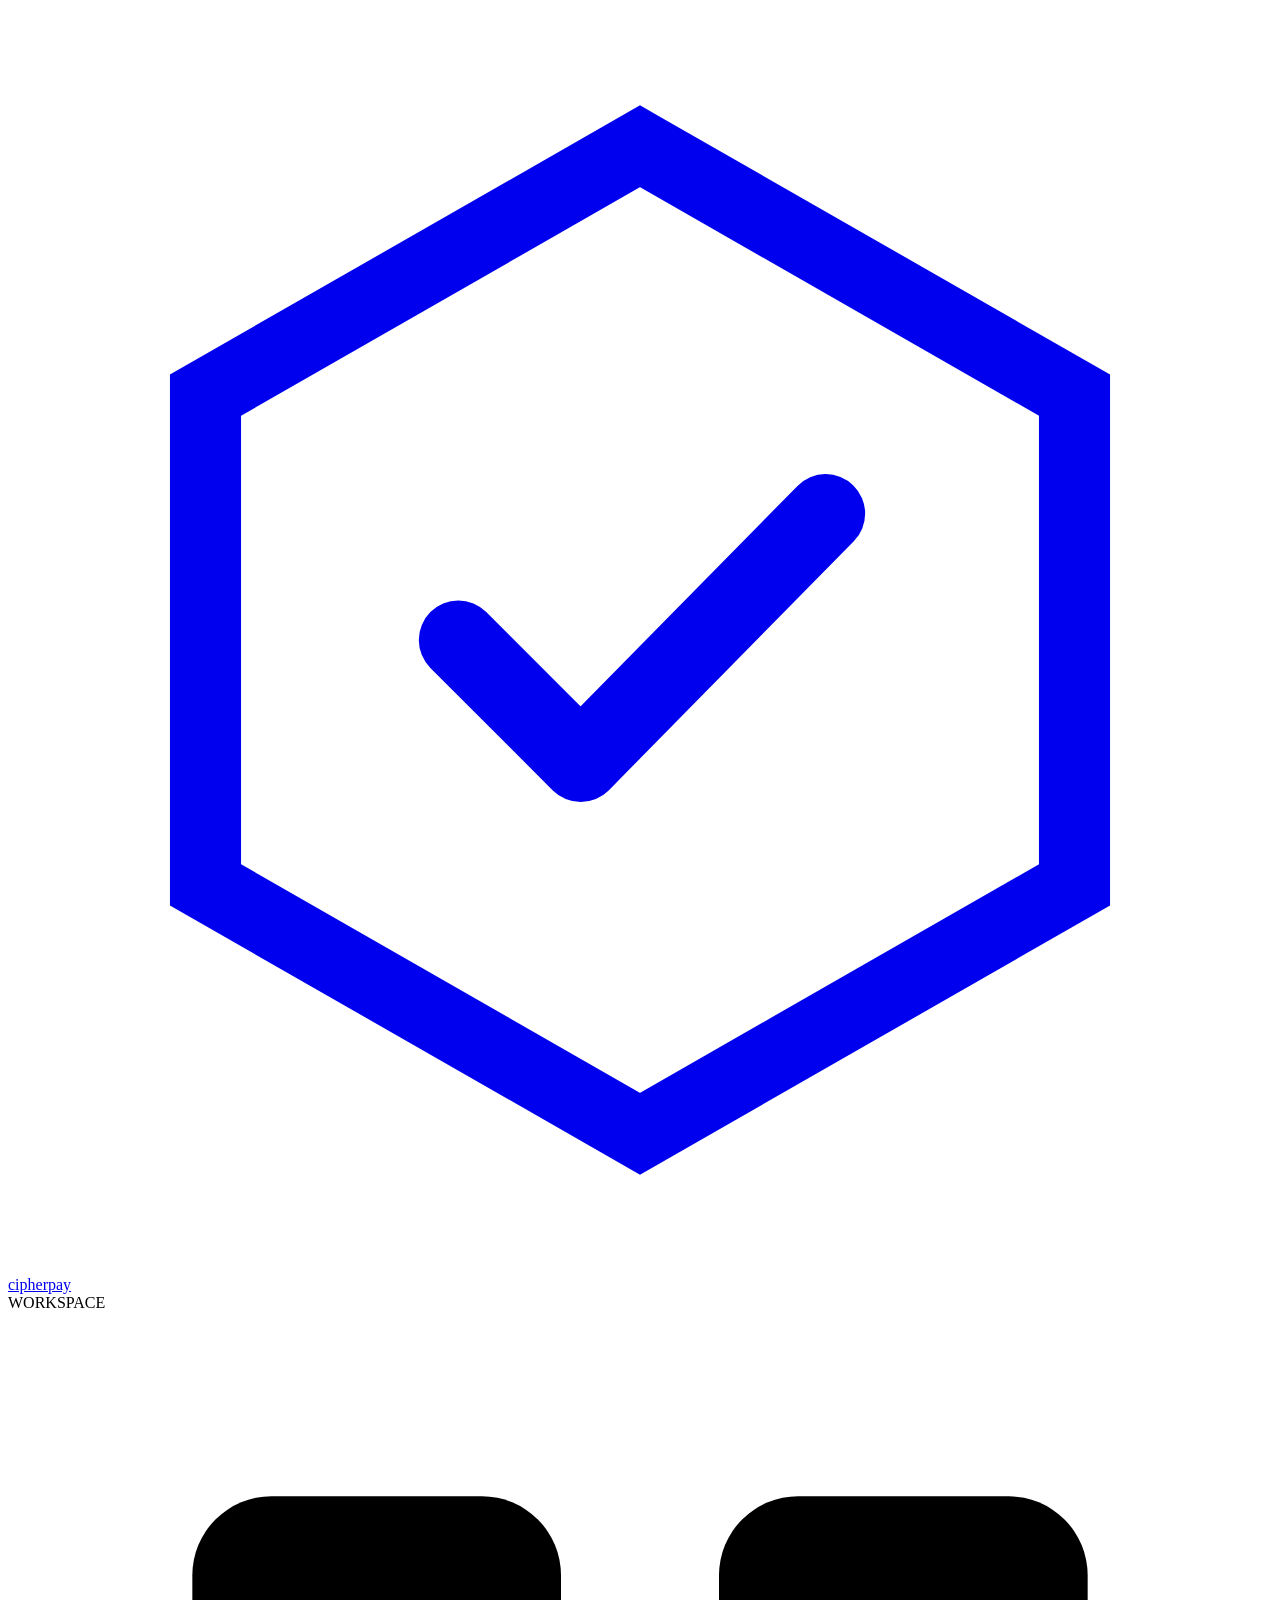
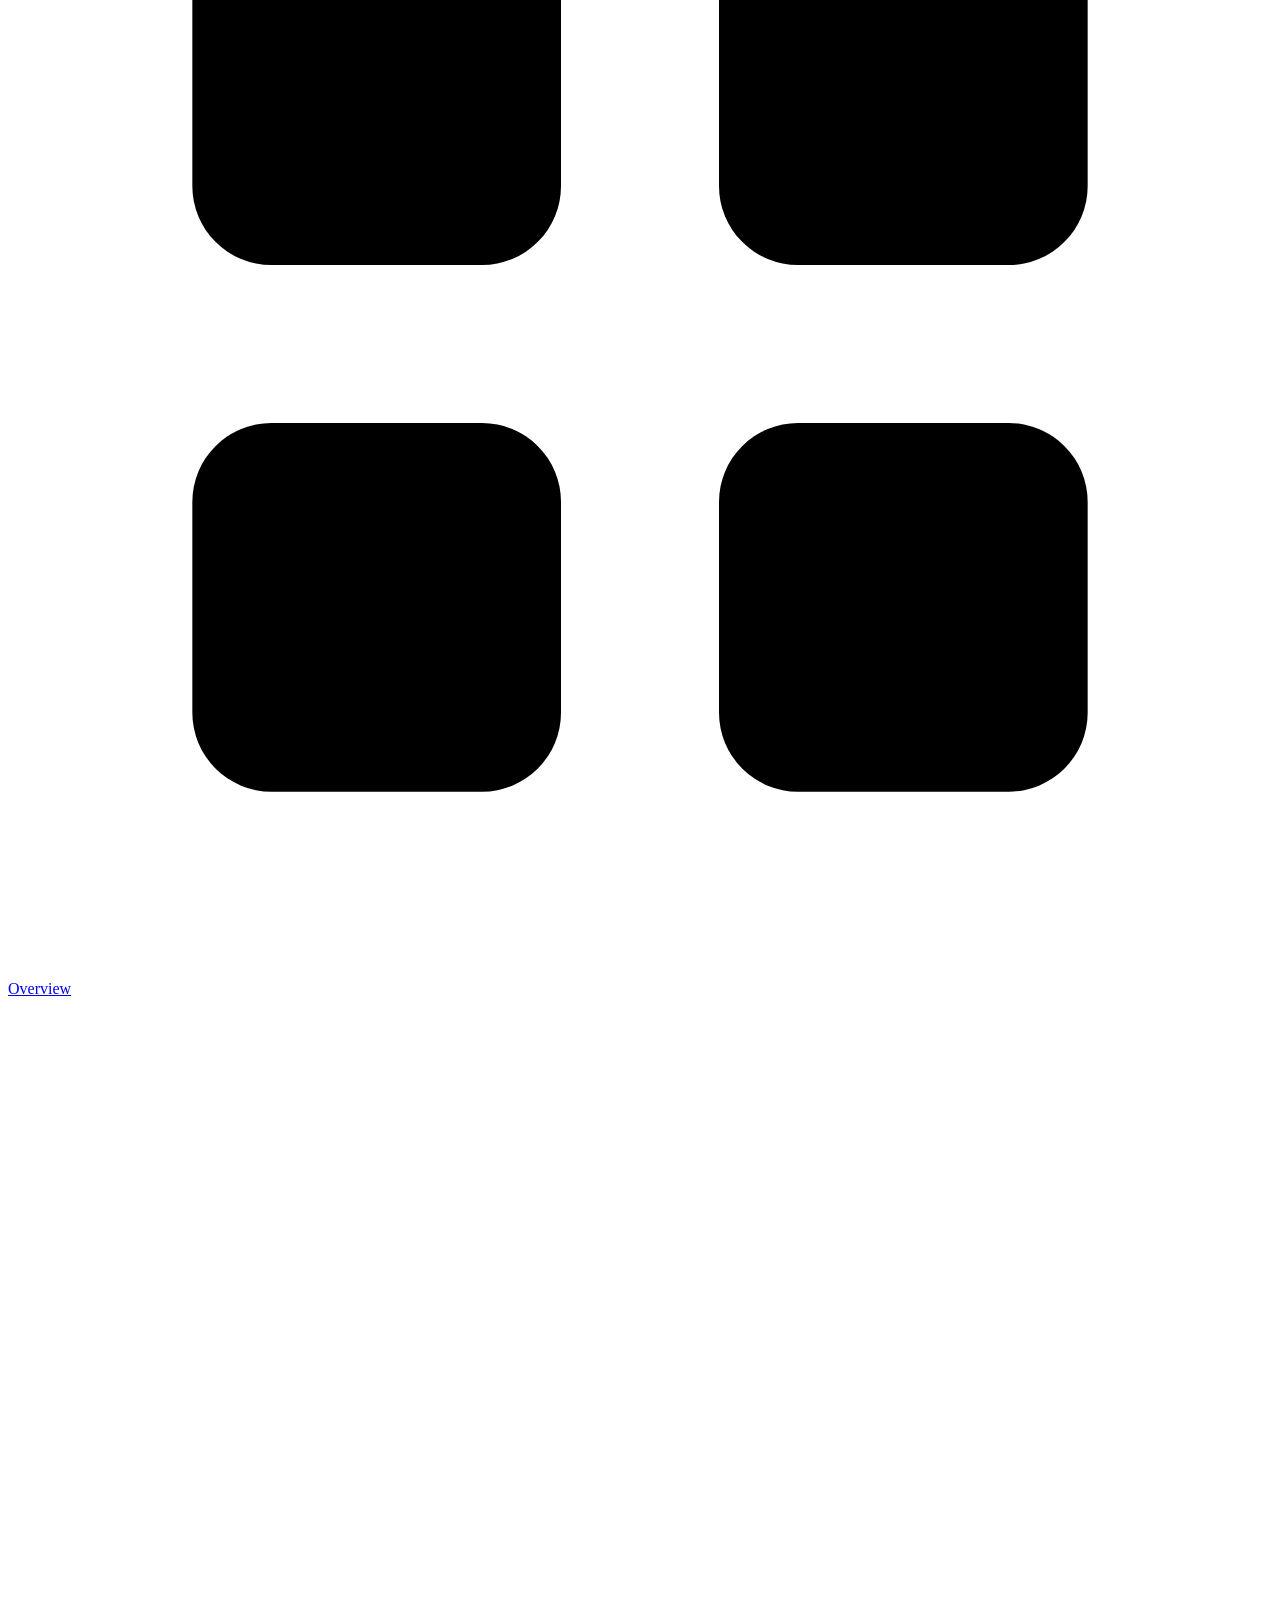
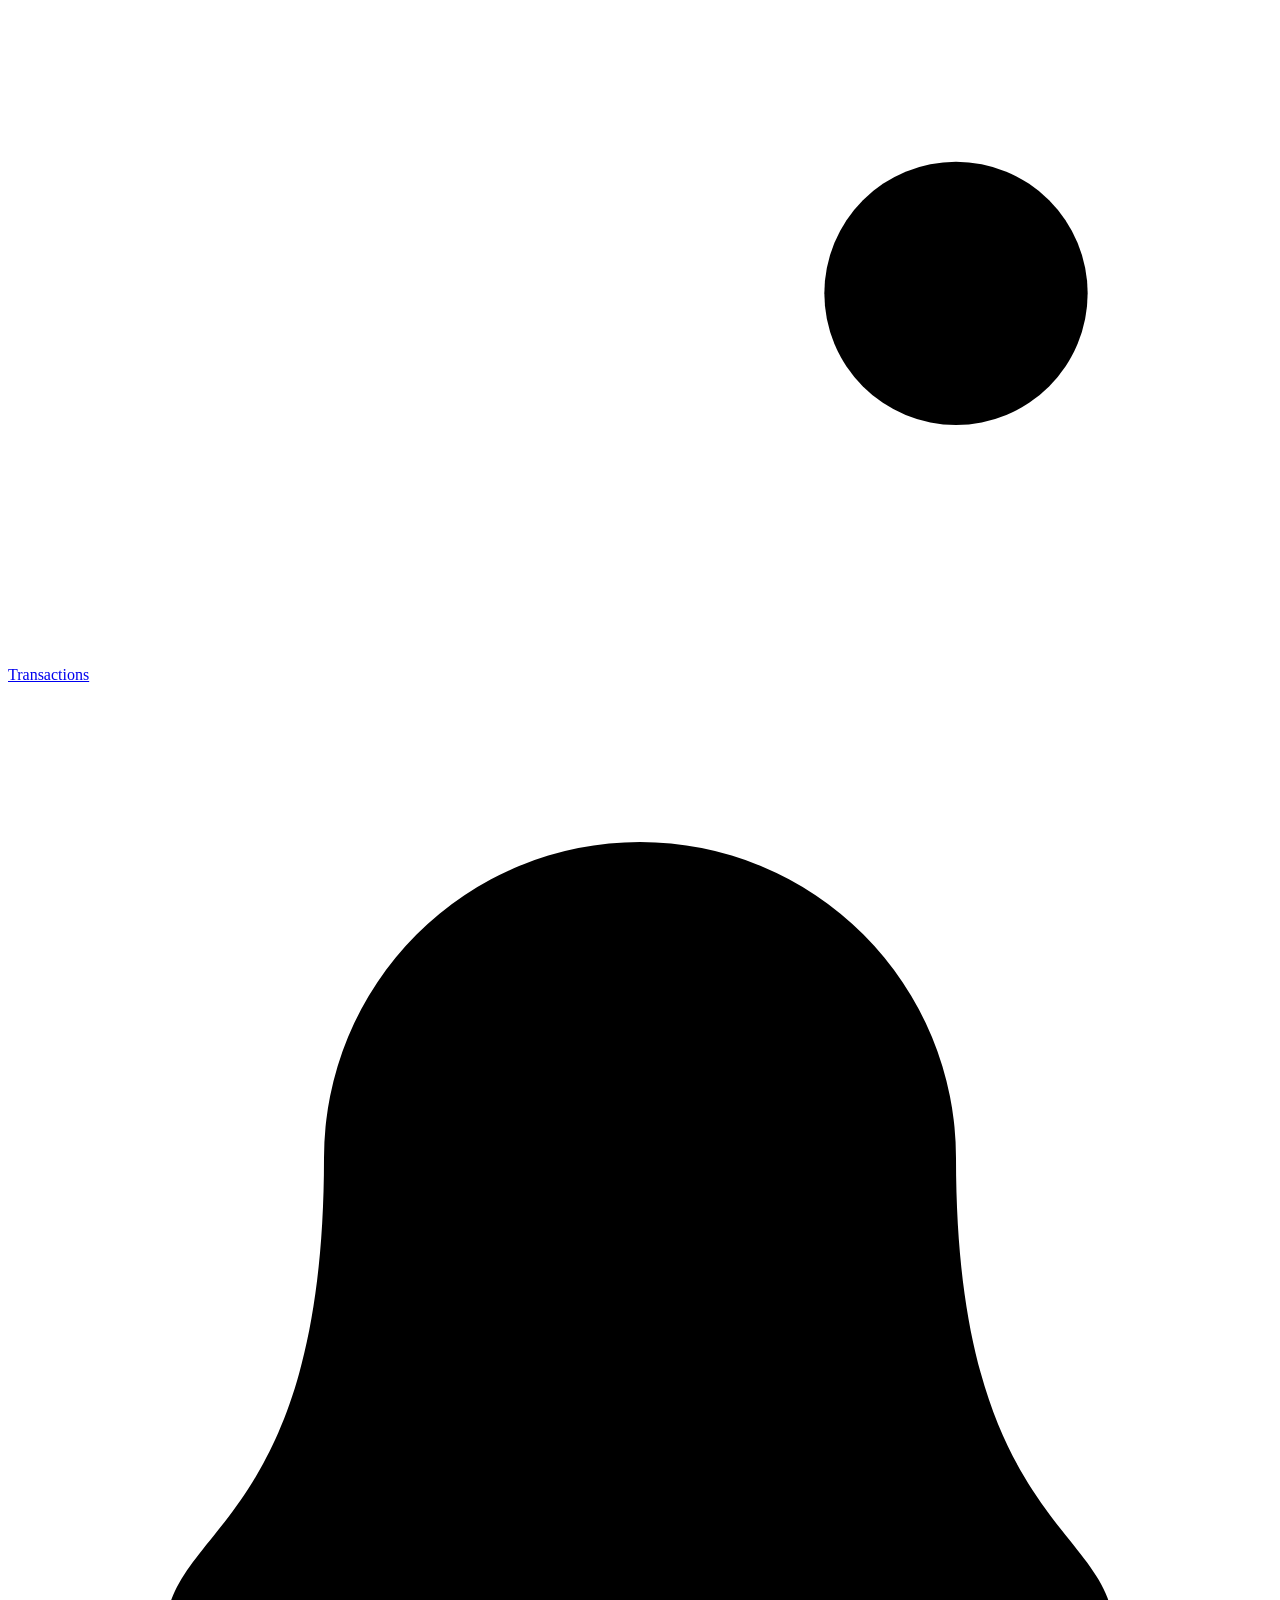
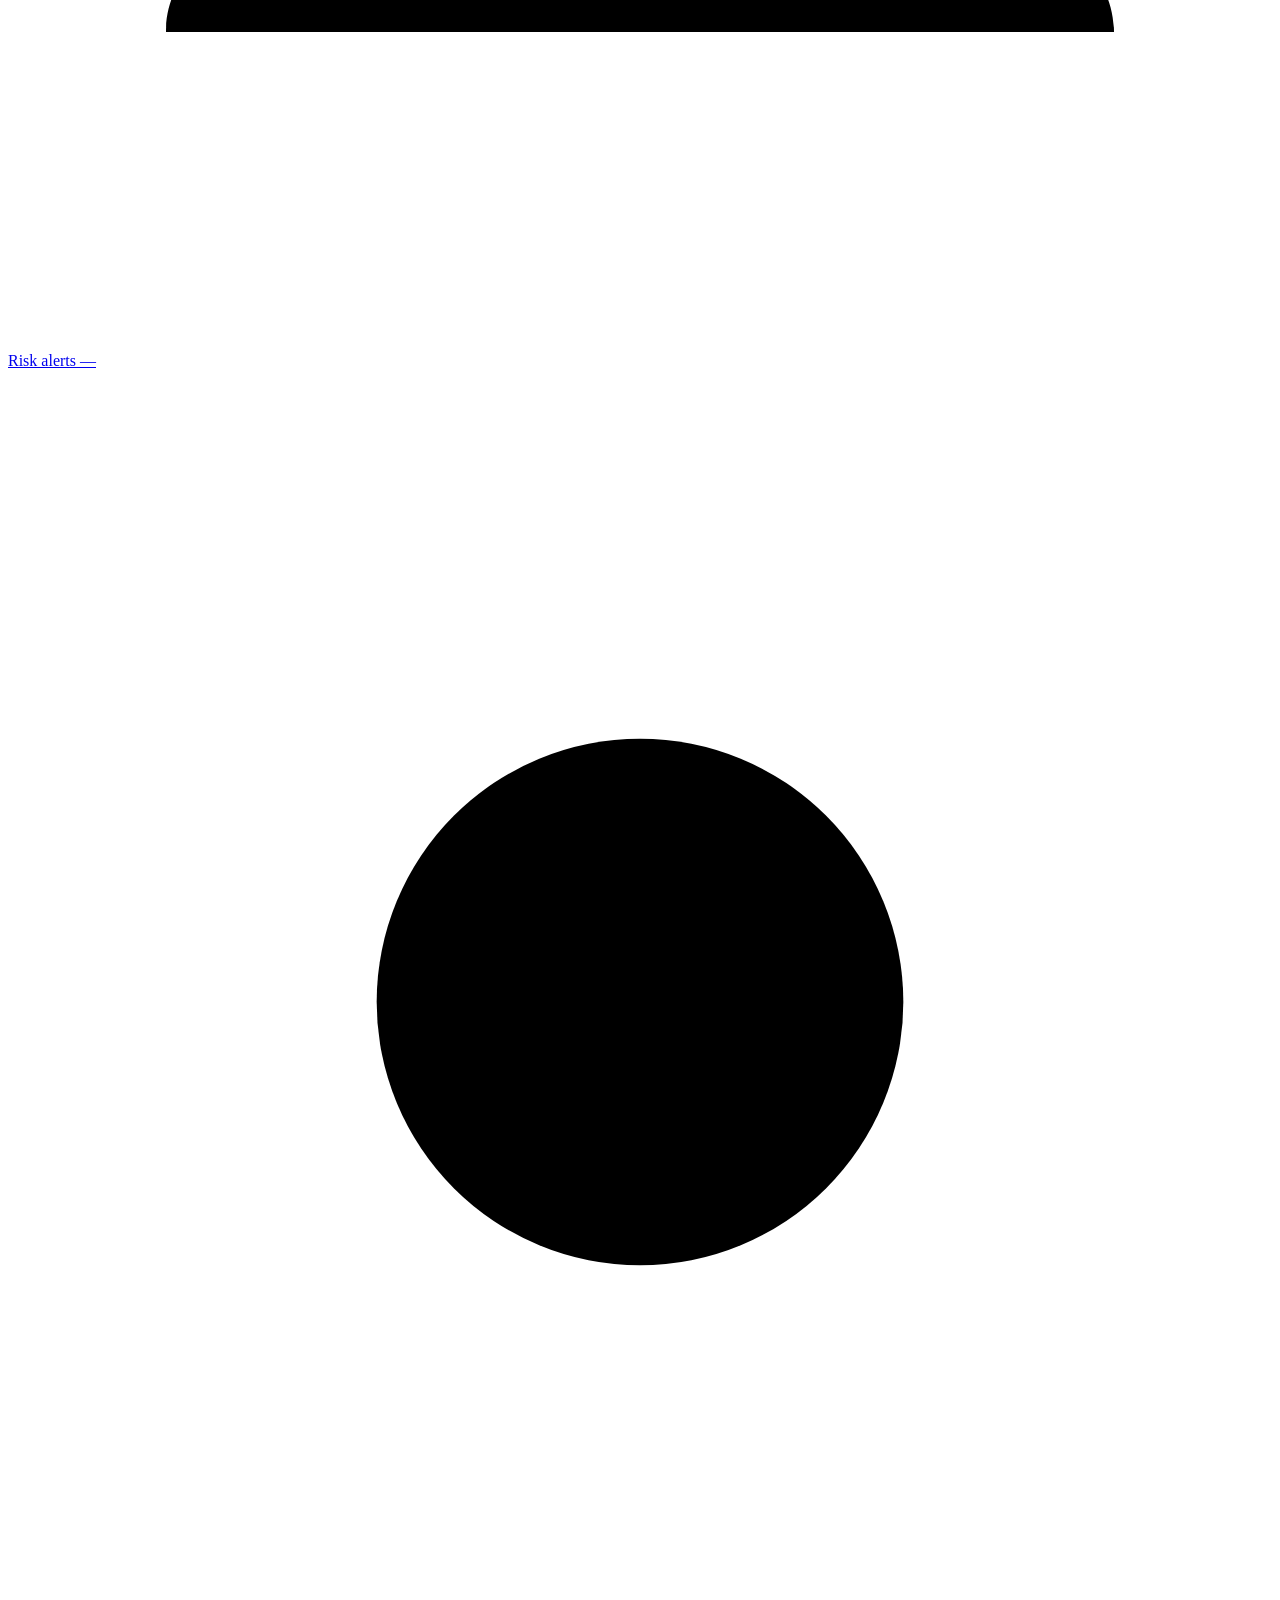
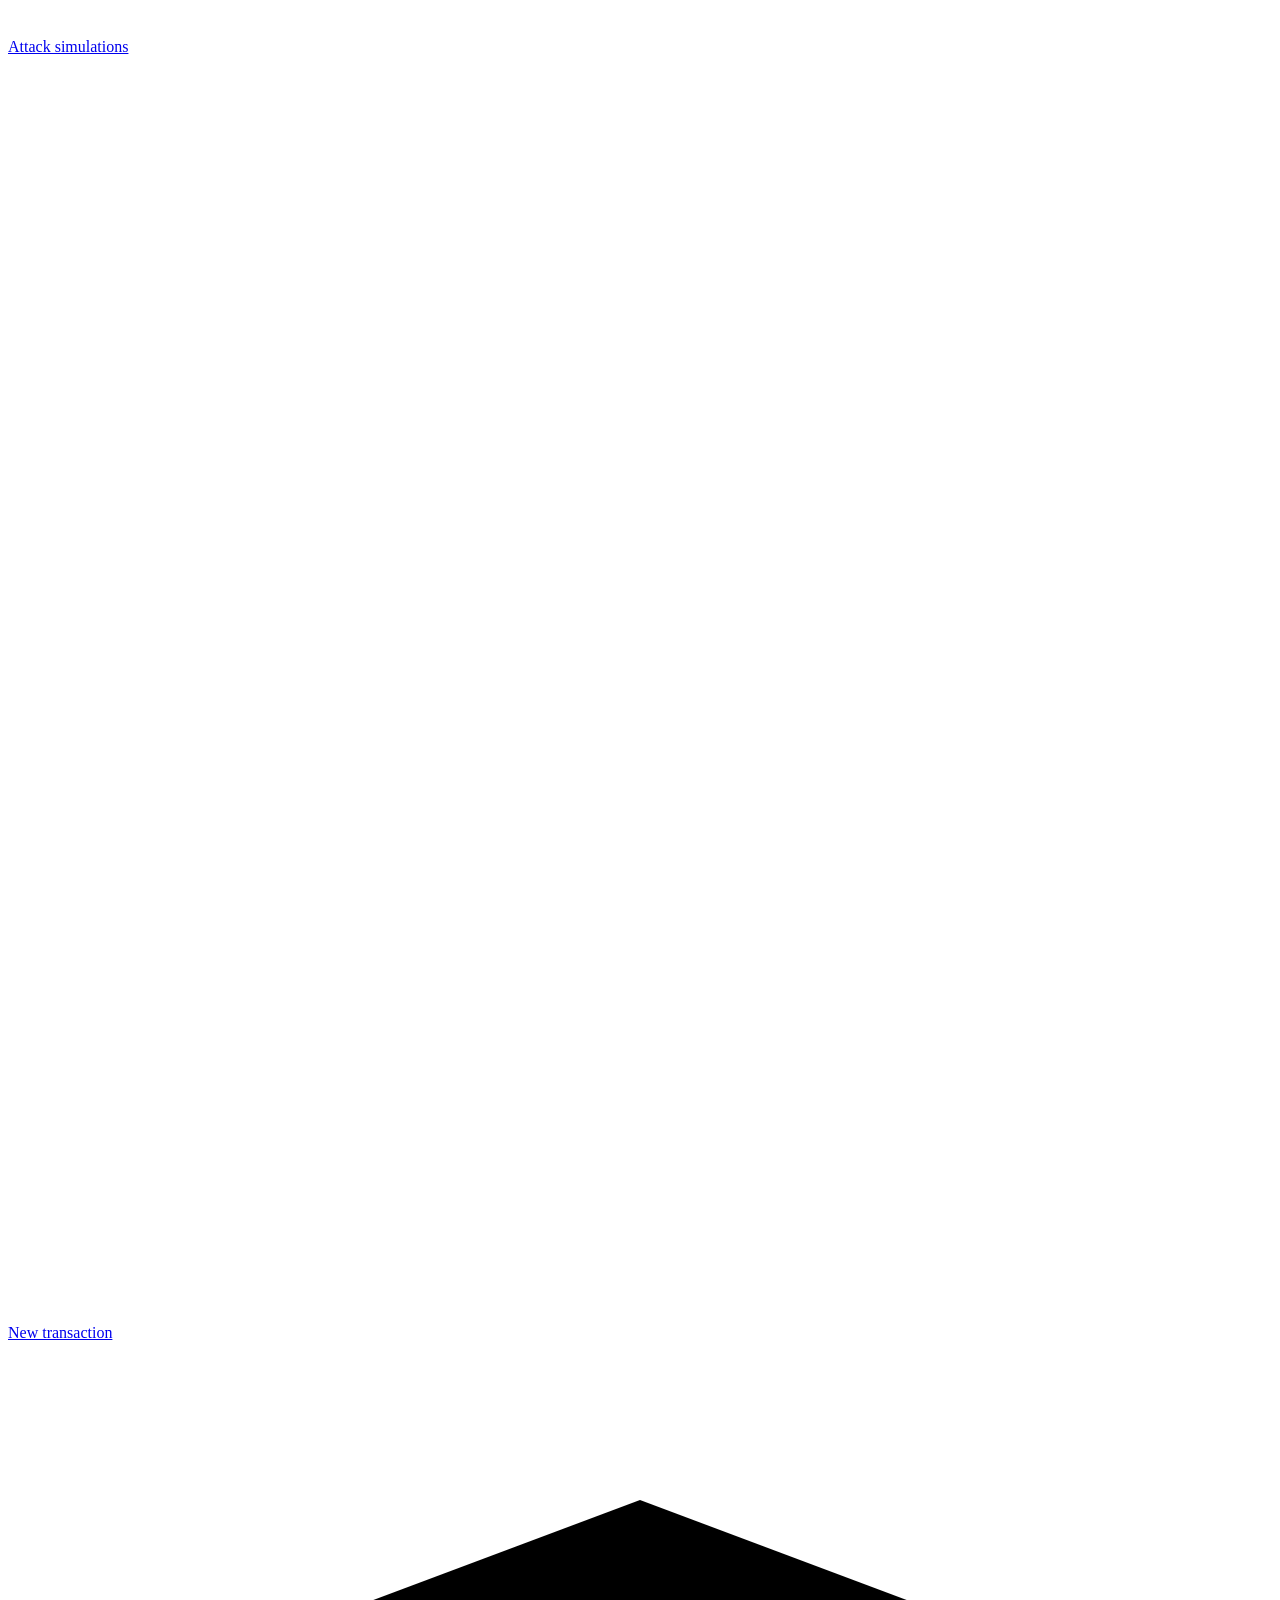
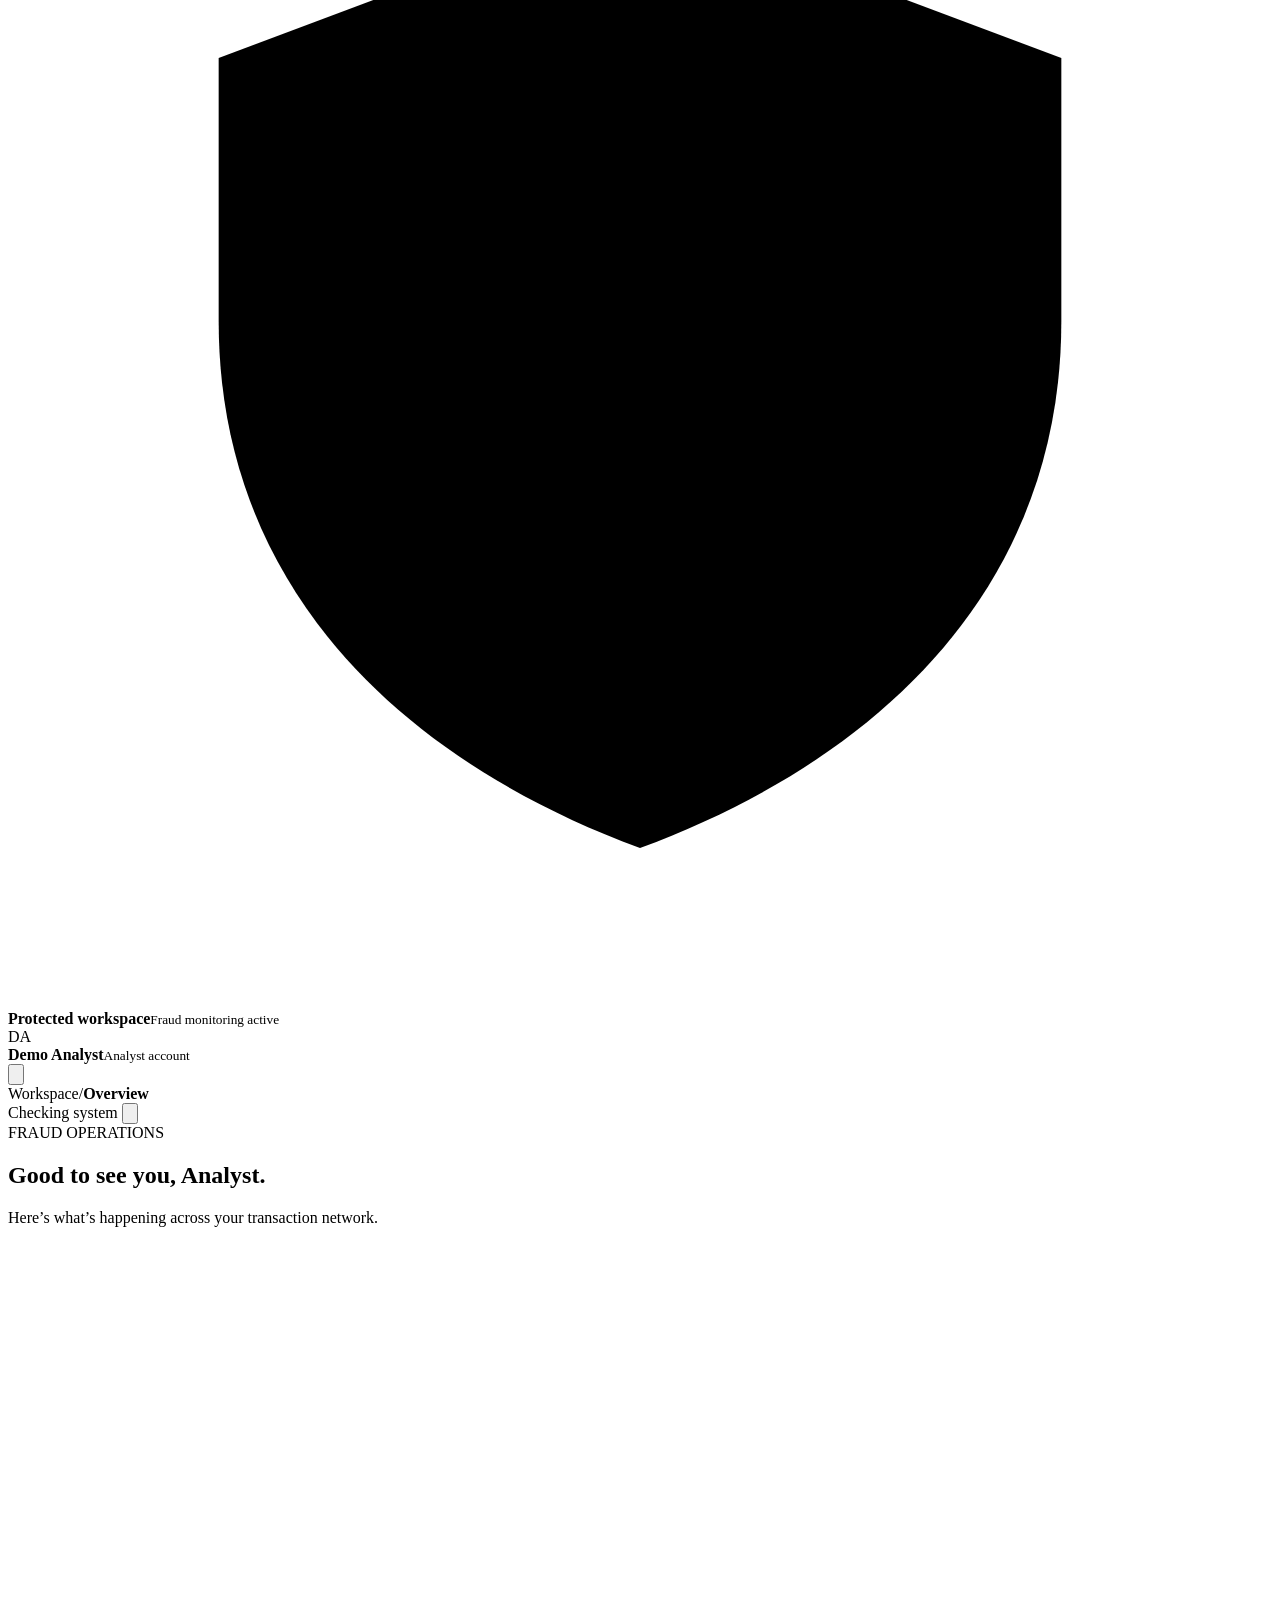
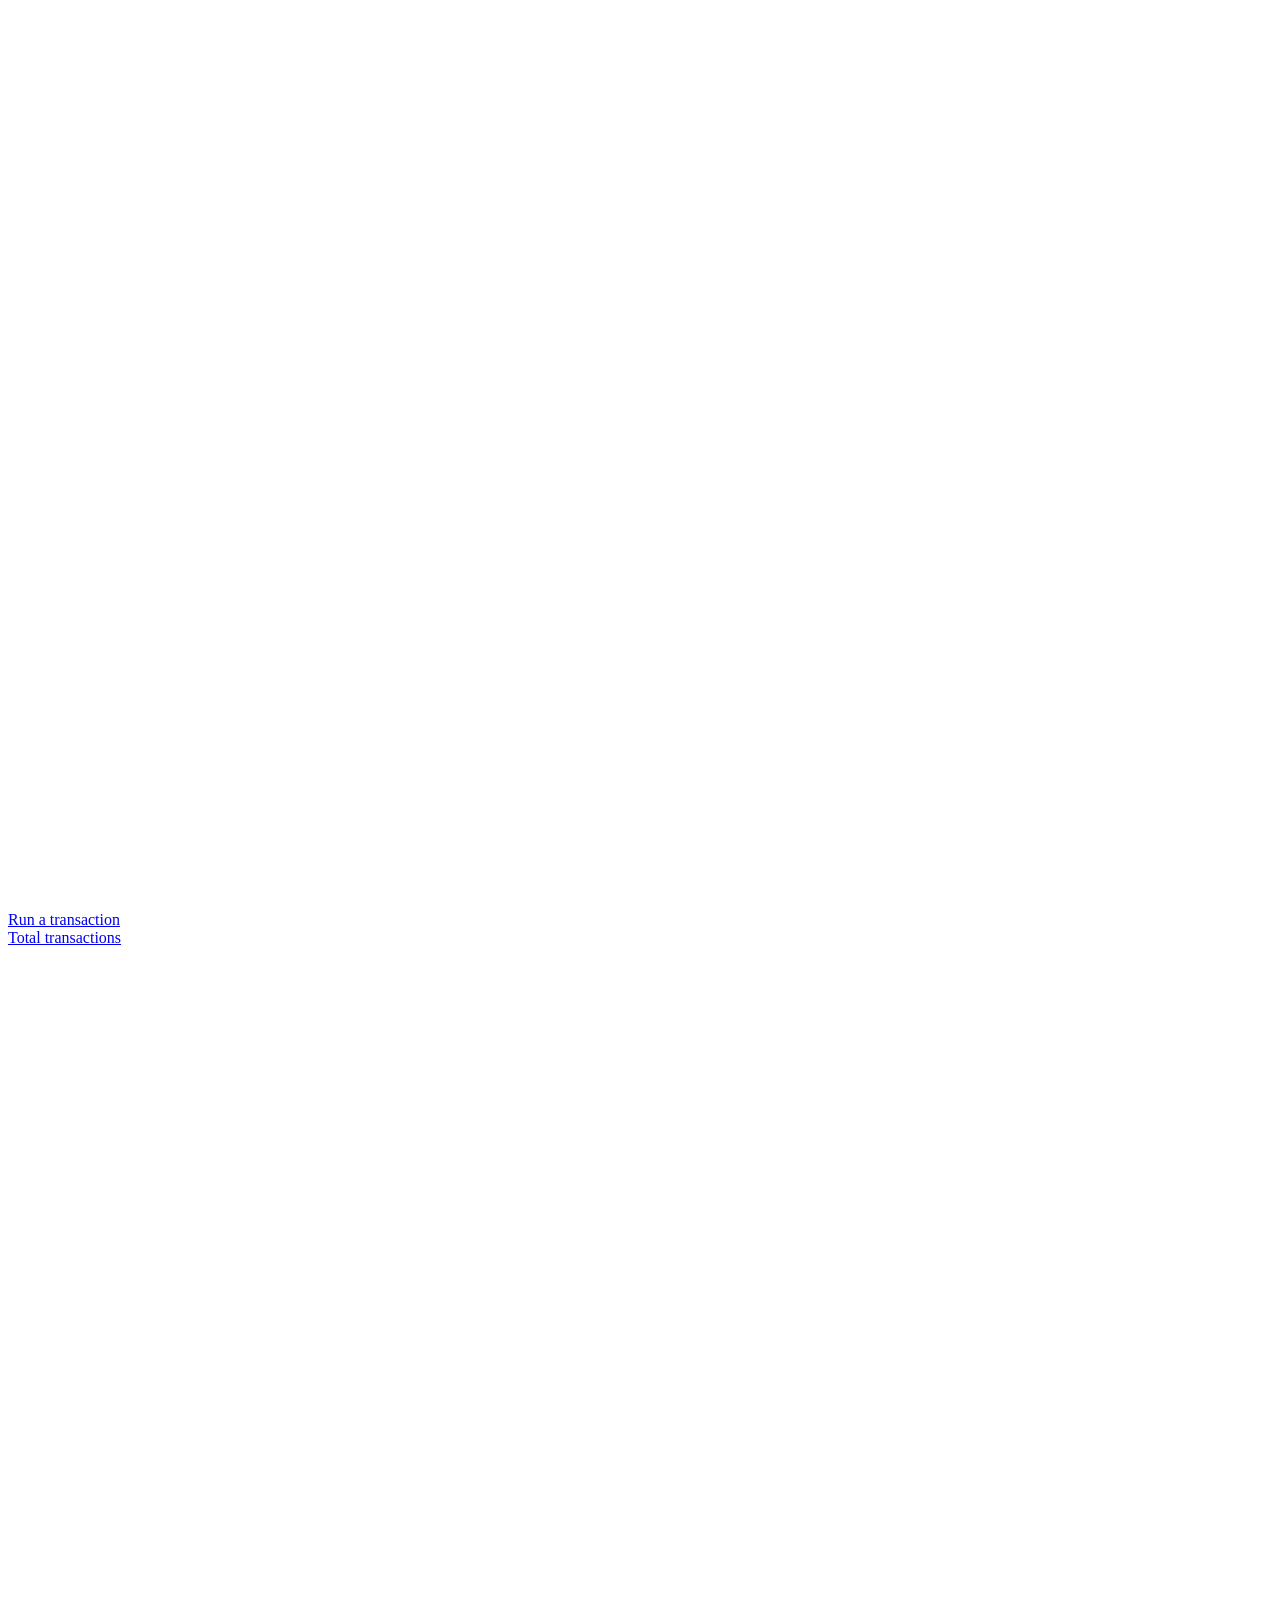
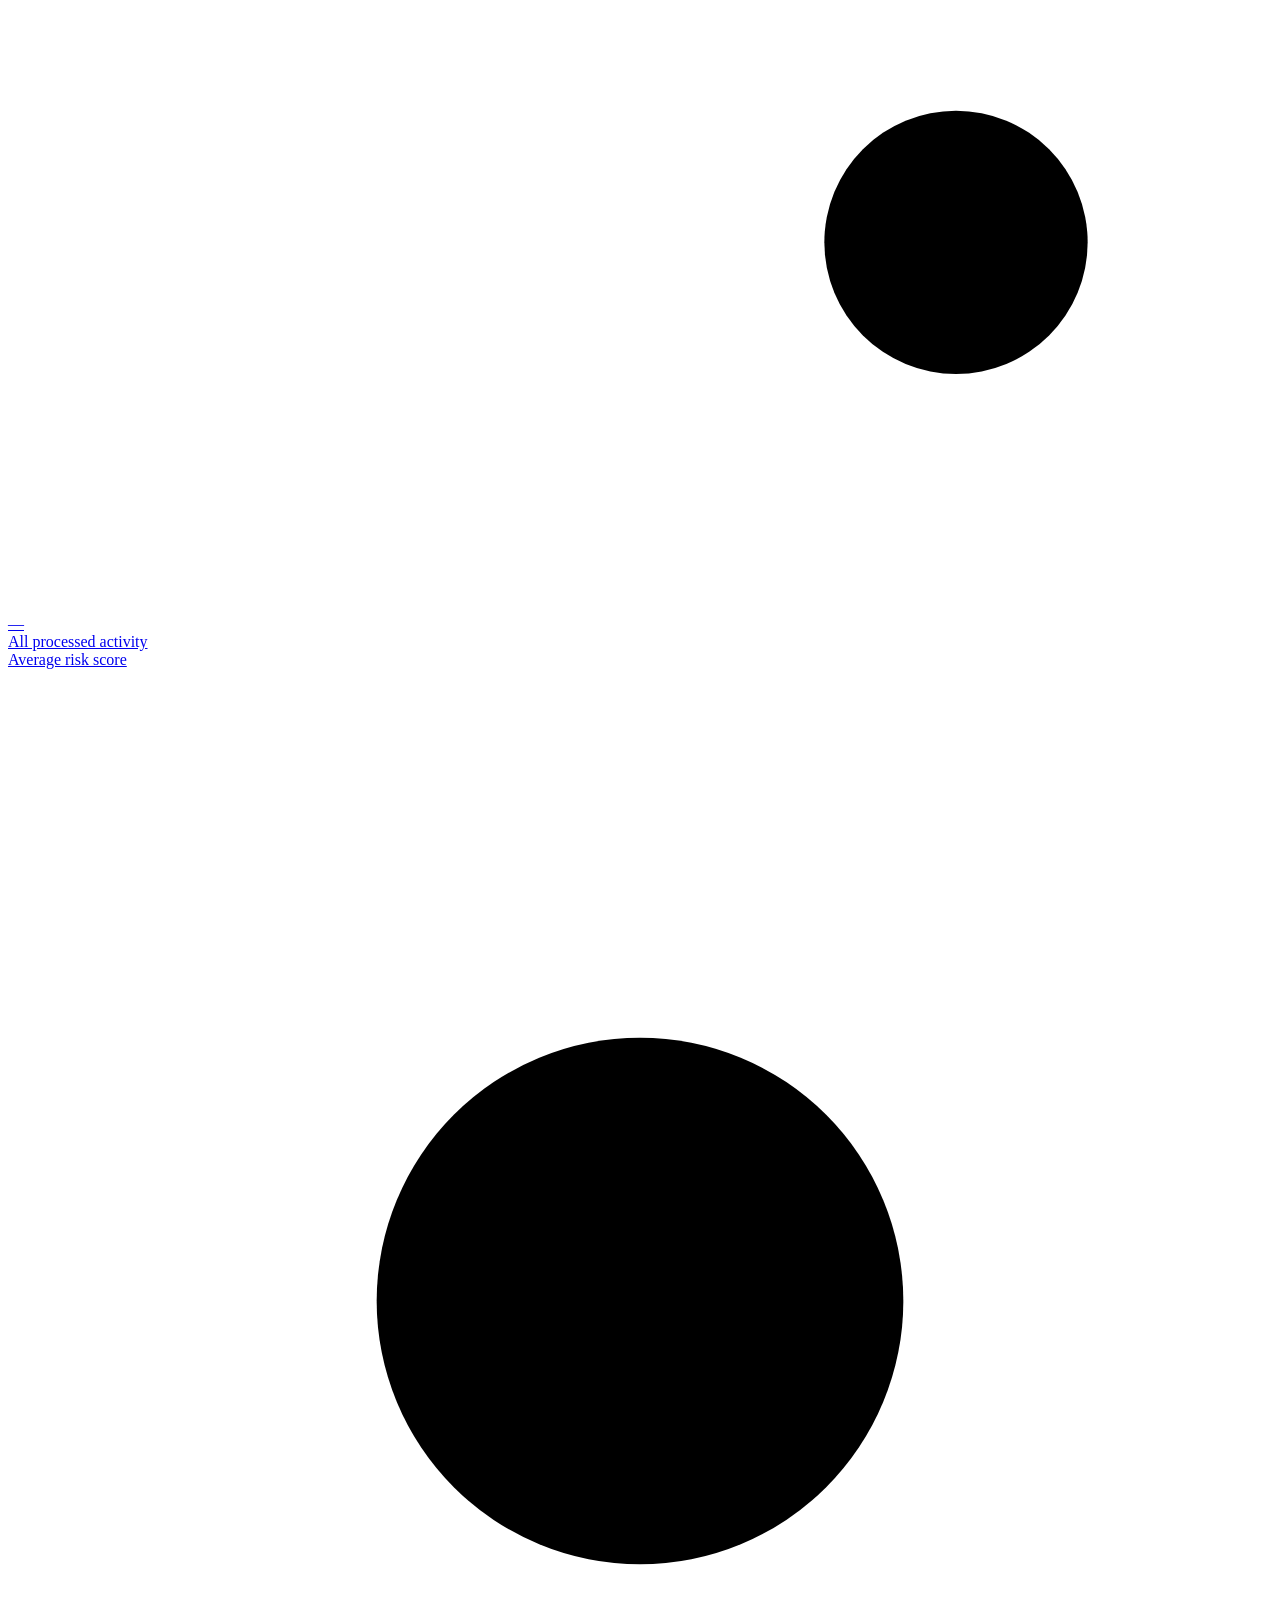
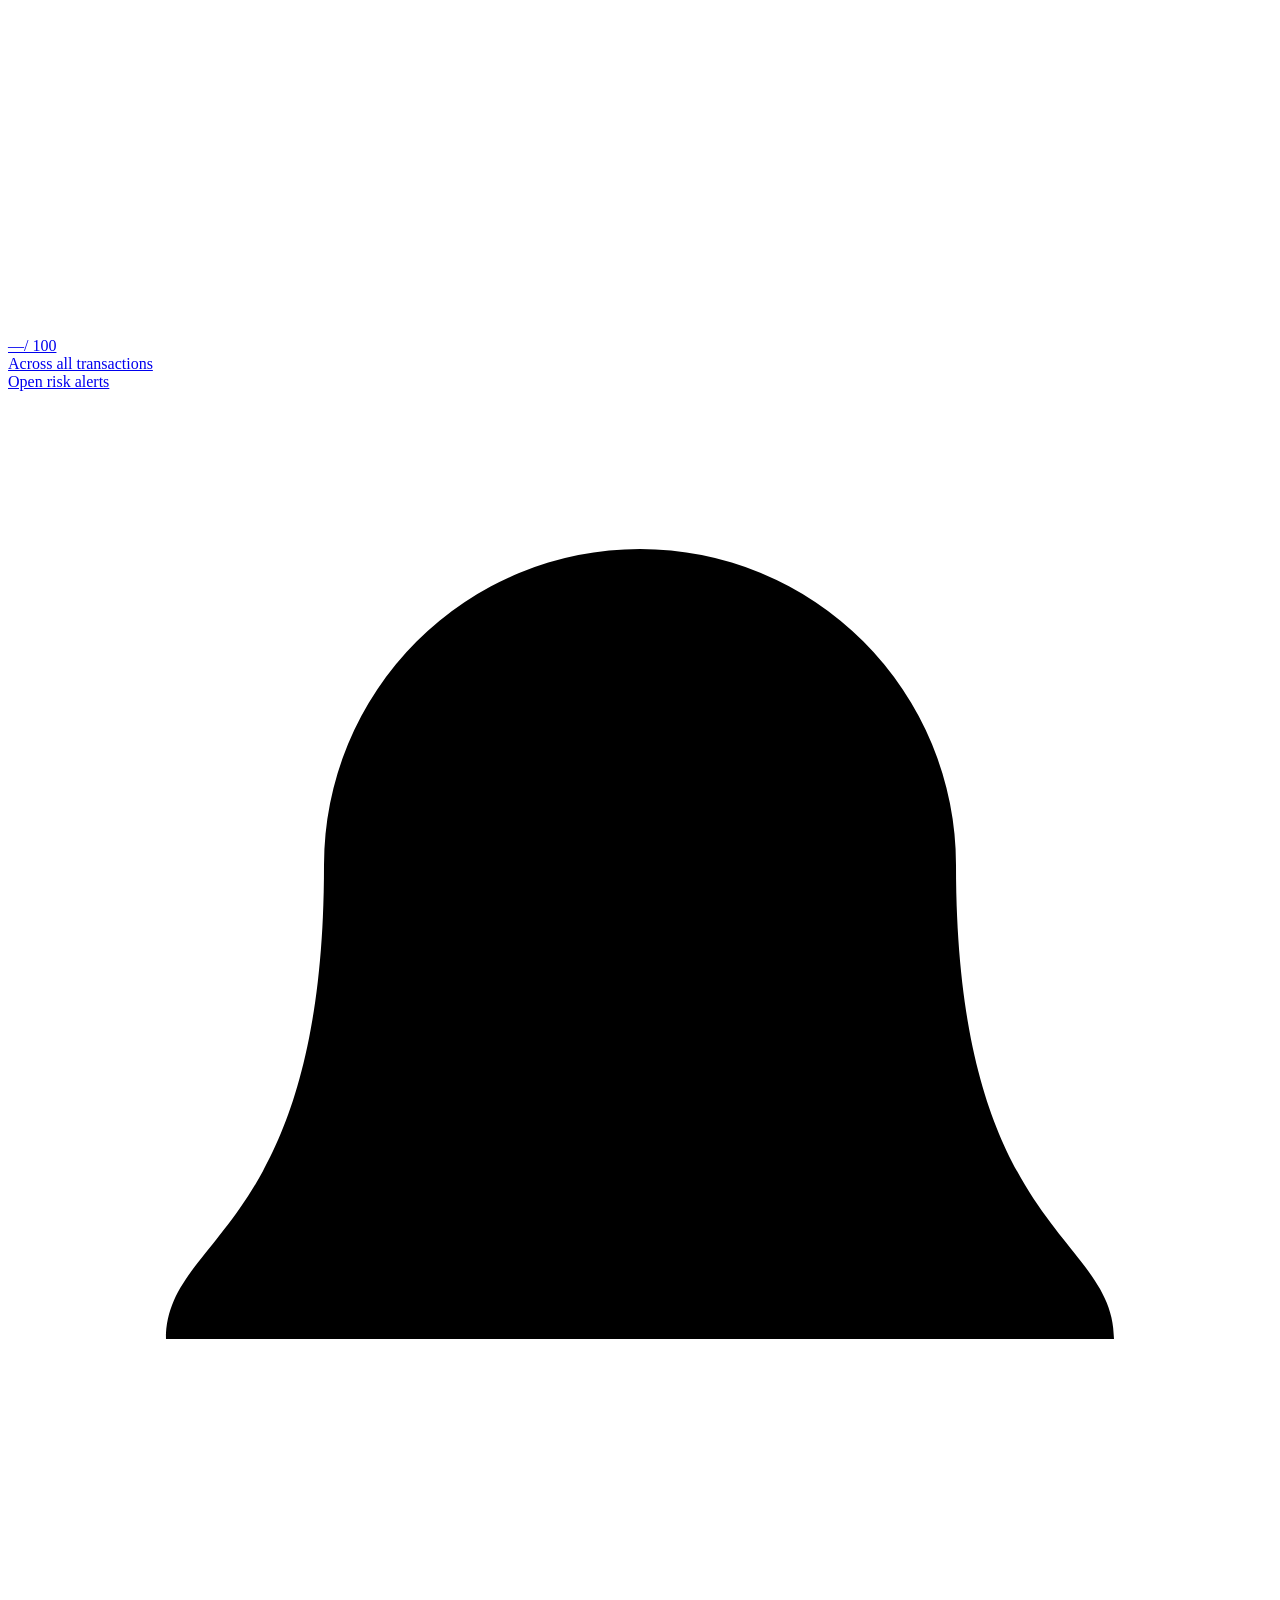
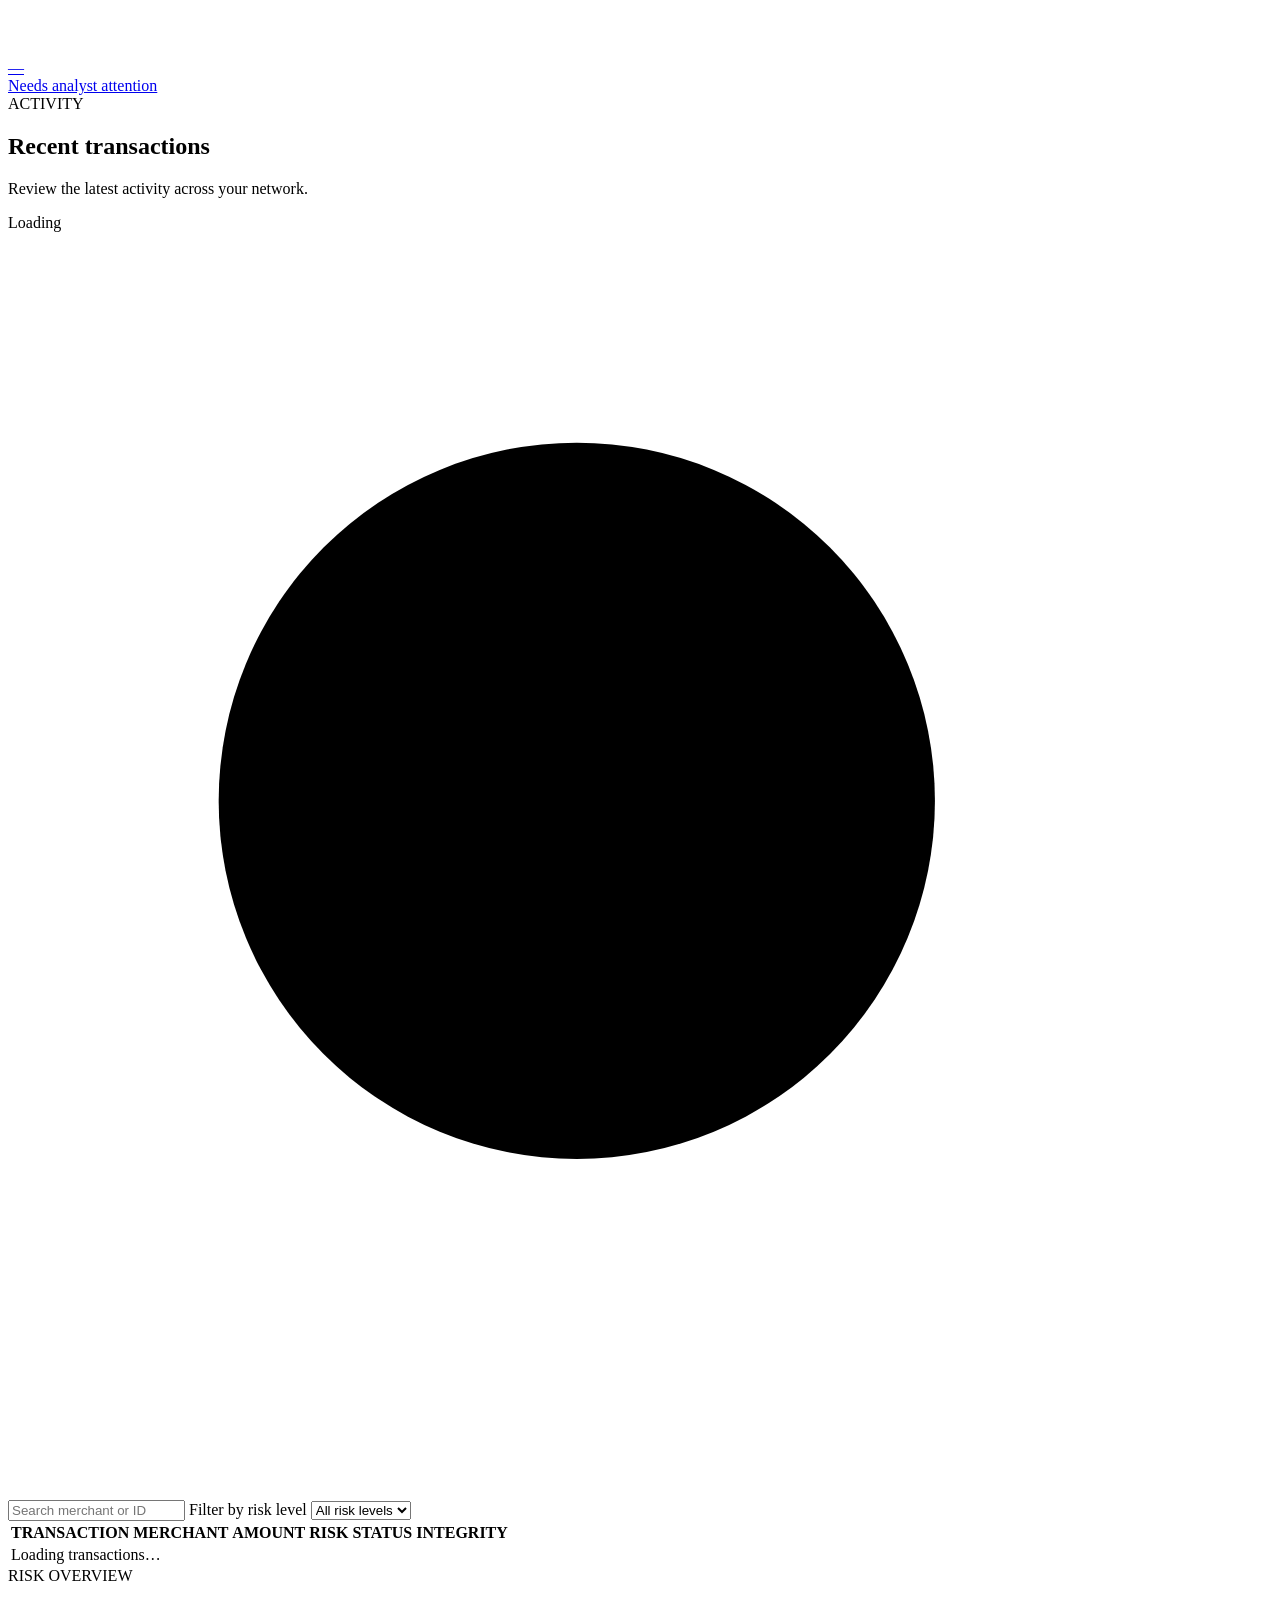
==== commit eb1f0a60: "Add safe synthetic attack simulations Add analyst-only simulated fraud scenarios with visible scorin" ====
--- a/frontend/index.html
+++ b/frontend/index.html
@@ -15,7 +15,7 @@
       href="https://fonts.googleapis.com/css2?family=DM+Sans:wght@400;500;600;700&family=Manrope:wght@400;500;600;700;800&display=swap"
       rel="stylesheet"
     />
-    <link rel="stylesheet" href="/static/styles.css?v=3" />
+    <link rel="stylesheet" href="/static/styles.css?v=6" />
   </head>
   <body>
     <div class="app-shell">
@@ -44,6 +44,10 @@
             <svg viewBox="0 0 24 24" aria-hidden="true"><path d="M18 9a6 6 0 0 0-12 0c0 7-3 7-3 9h18c0-2-3-2-3-9M10 21h4" /></svg>
             Risk alerts
             <span class="nav-count" id="sidebar-alert-count">—</span>
+          </a>
+          <a class="nav-link analyst-only" href="#simulations">
+            <svg viewBox="0 0 24 24" aria-hidden="true"><path d="M12 3v3m0 12v3M3 12h3m12 0h3M5.6 5.6l2.1 2.1m8.6 8.6 2.1 2.1m0-12.8-2.1 2.1m-8.6 8.6-2.1 2.1" /><circle cx="12" cy="12" r="5" /><path d="m10.5 12 1 1 2-2" /></svg>
+            Attack simulations
           </a>
           <a class="nav-link" href="#new-transaction">
             <svg viewBox="0 0 24 24" aria-hidden="true"><path d="M12 5v14M5 12h14" /></svg>
@@ -186,10 +190,34 @@
             </form>
           </section>
 
+          <section class="card attack-simulation-card analyst-only" id="simulations" aria-labelledby="simulation-title">
+            <div class="simulation-heading">
+              <div>
+                <div class="section-kicker">DEFENSIVE TEST LAB</div>
+                <h2 id="simulation-title">Synthetic attack scenarios</h2>
+                <p class="card-description">Run safe, generated patterns through the existing fraud scoring rules.</p>
+              </div>
+              <span class="simulation-only-badge">NOT PERSISTED</span>
+            </div>
+            <form class="attack-simulation-form" id="attack-simulation-form">
+              <label class="field" for="simulation-scenario">
+                Scenario
+                <select id="simulation-scenario">
+                  <option value="" selected disabled>Loading scenarios…</option>
+                </select>
+              </label>
+              <button class="button button-primary" id="run-simulation-button" type="submit" disabled>Run synthetic scenario</button>
+            </form>
+            <p class="simulation-safety-note">All activity is synthetic and stays in this preview. It does not submit transactions, create alerts, write to MongoDB, or change Redis counters.</p>
+            <div class="simulation-results" id="simulation-results" aria-live="polite" aria-atomic="true">
+              <p class="simulation-empty">Choose a scenario and run it to inspect detection results.</p>
+            </div>
+          </section>
+
           <footer class="page-footer"><span><span class="footer-lock" aria-hidden="true">◇</span> CipherPay <span class="footer-separator">·</span> Secure transaction monitoring</span><span>Demo environment <span class="footer-separator">·</span> Synthetic data only</span></footer>
         </div>
       </main>
     </div>
-    <script src="/static/app.js?v=2" defer></script>
+    <script src="/static/app.js?v=9" defer></script>
   </body>
 </html>
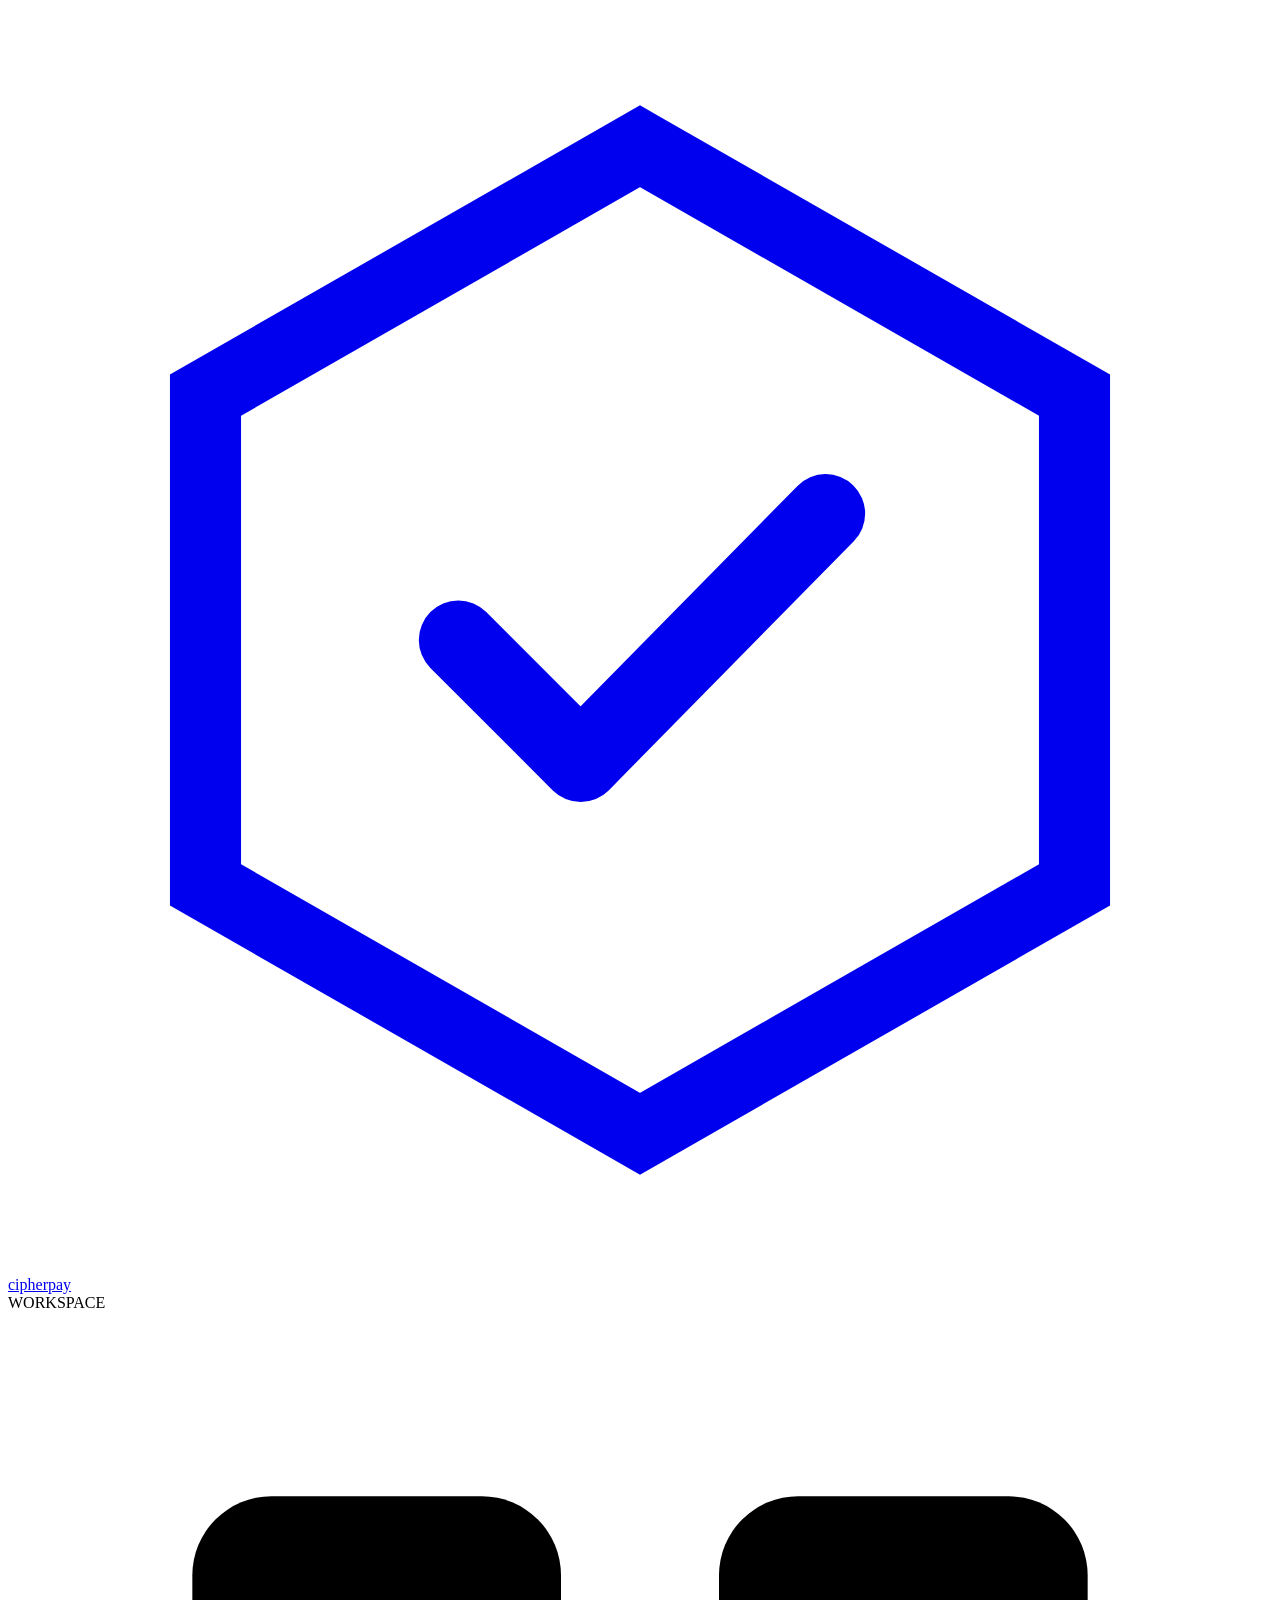
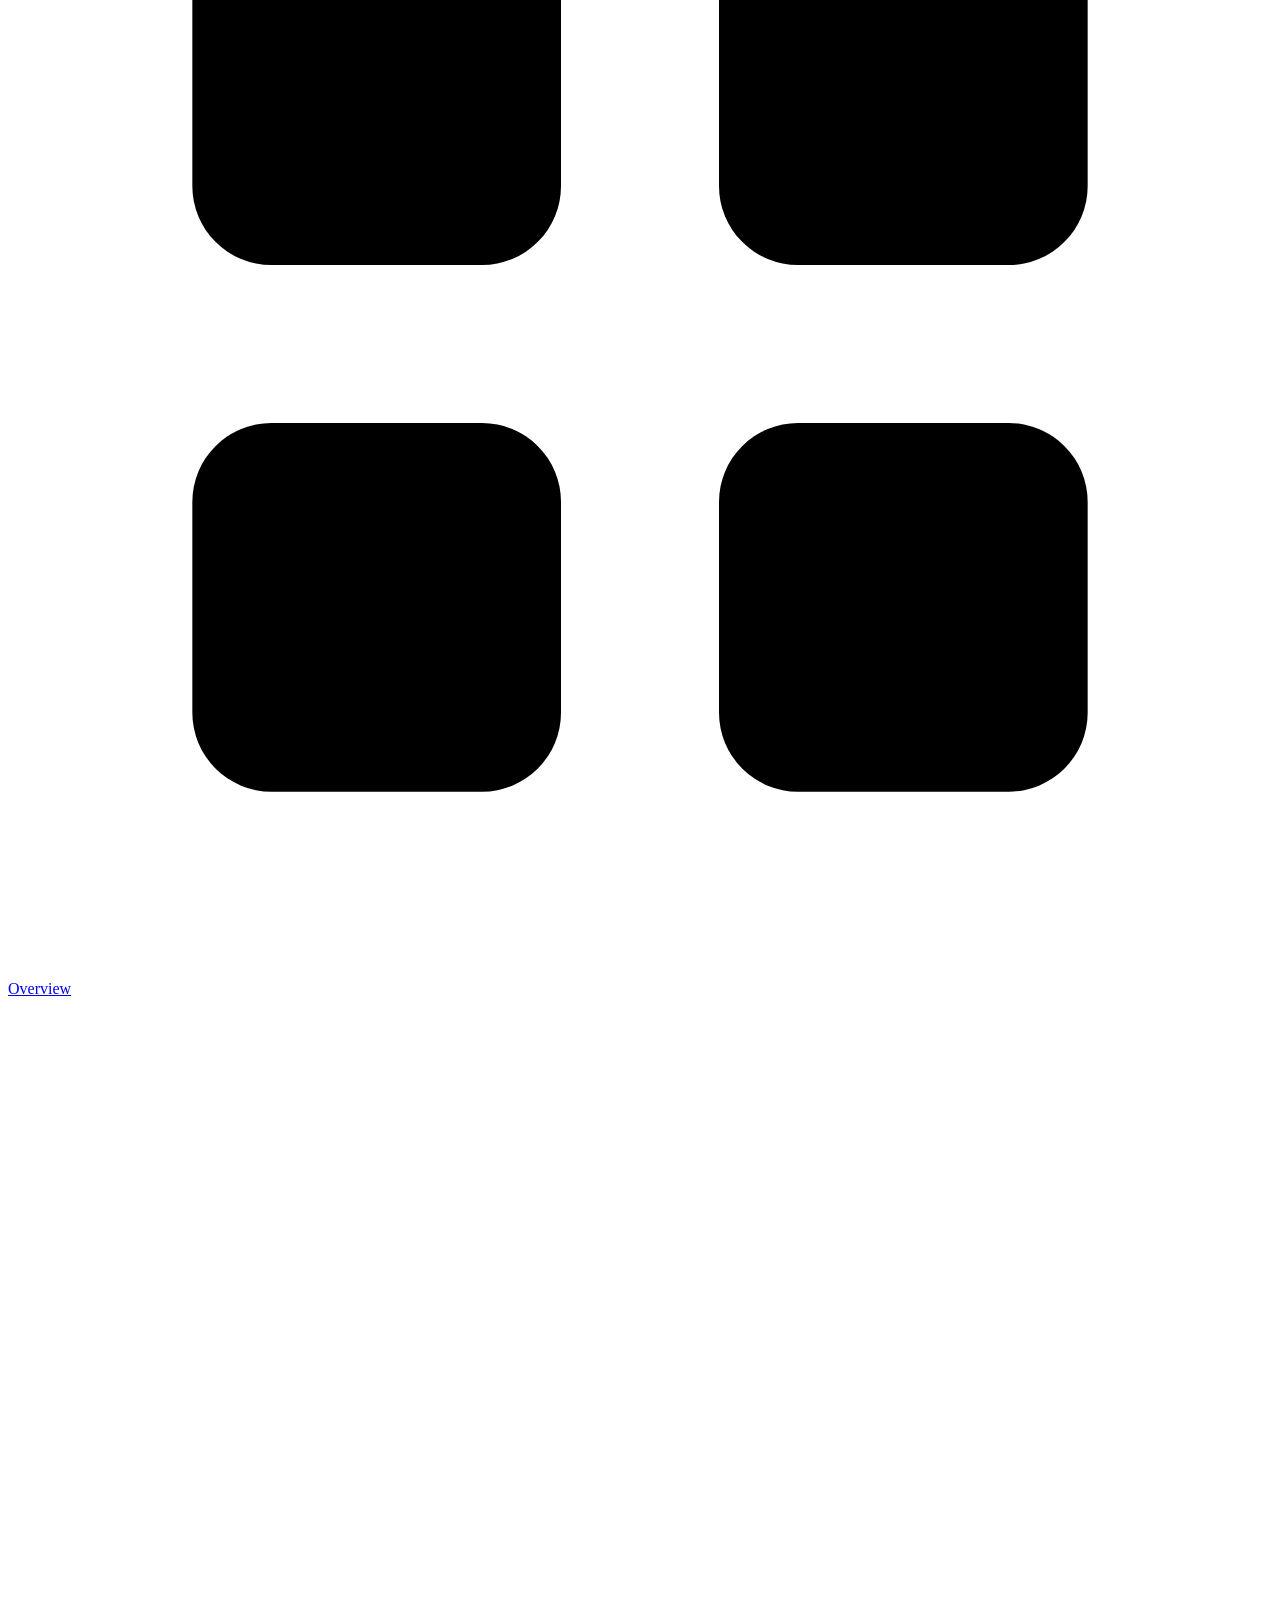
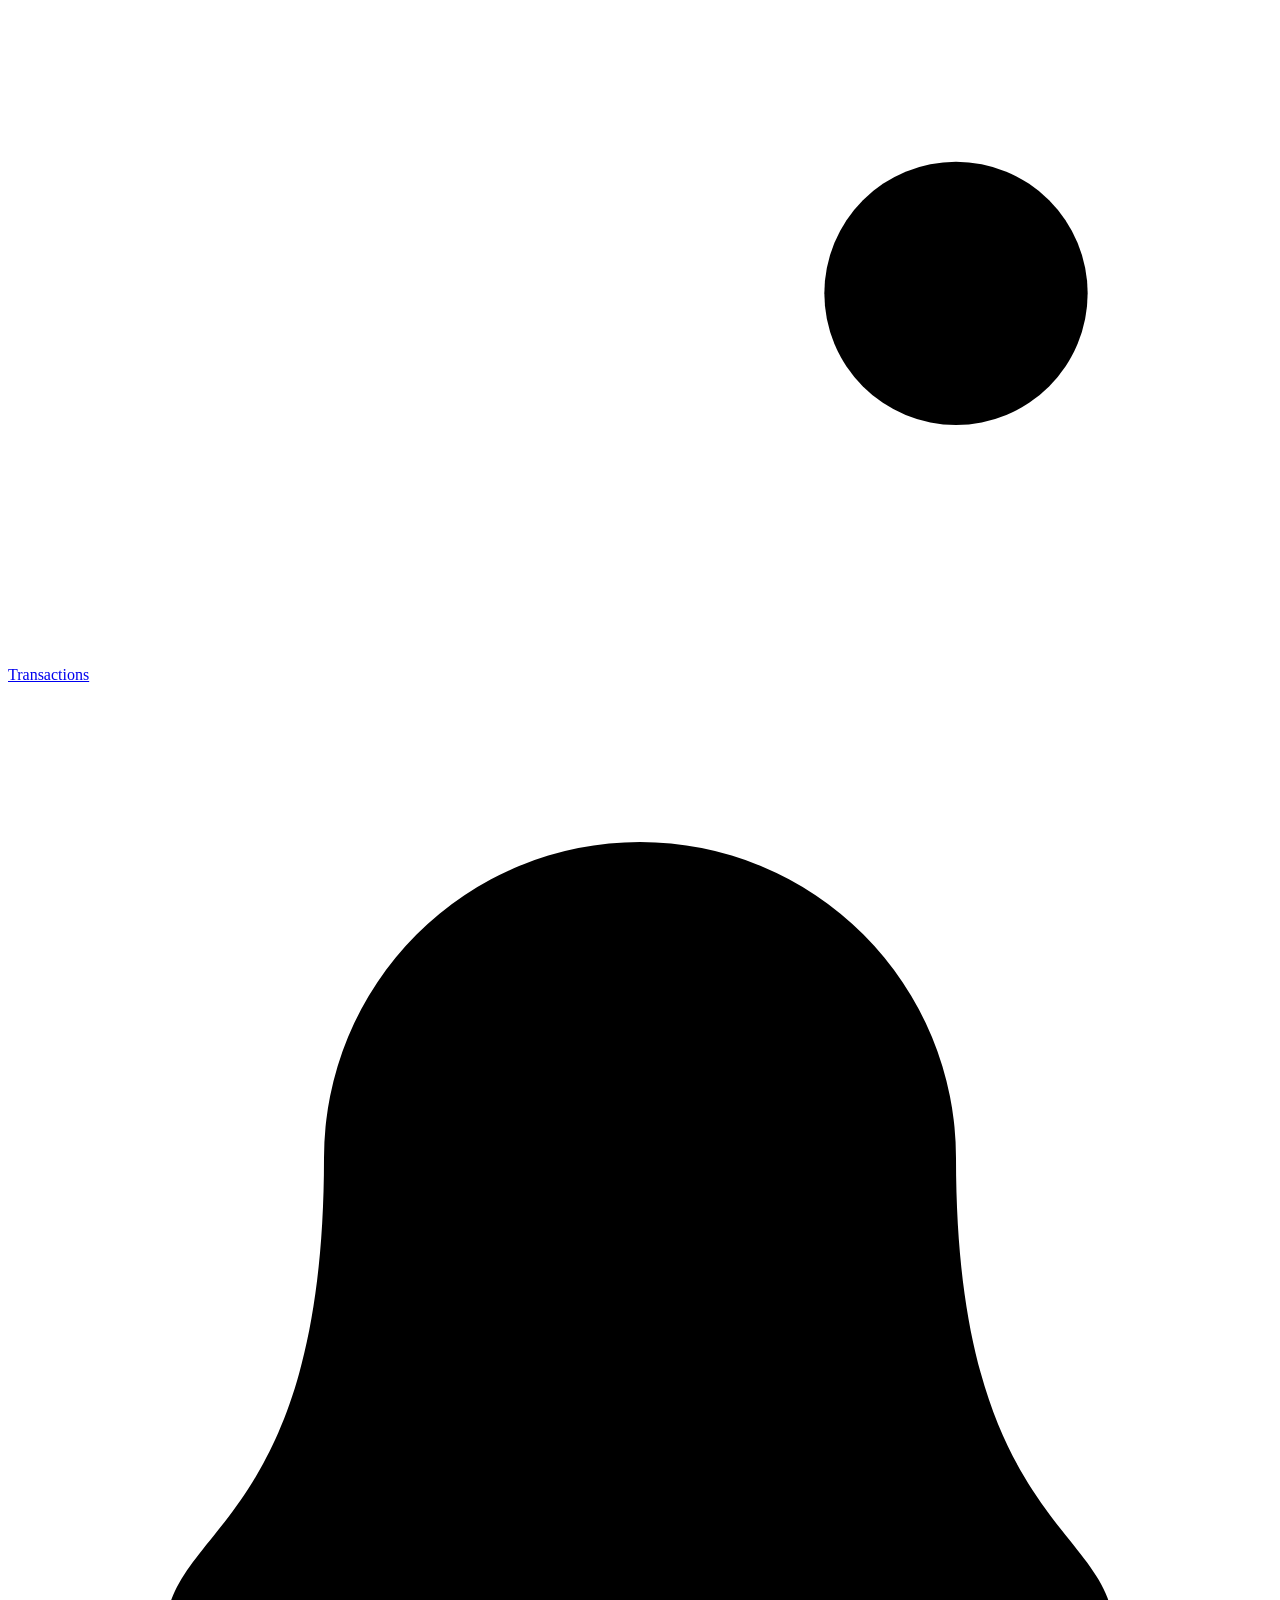
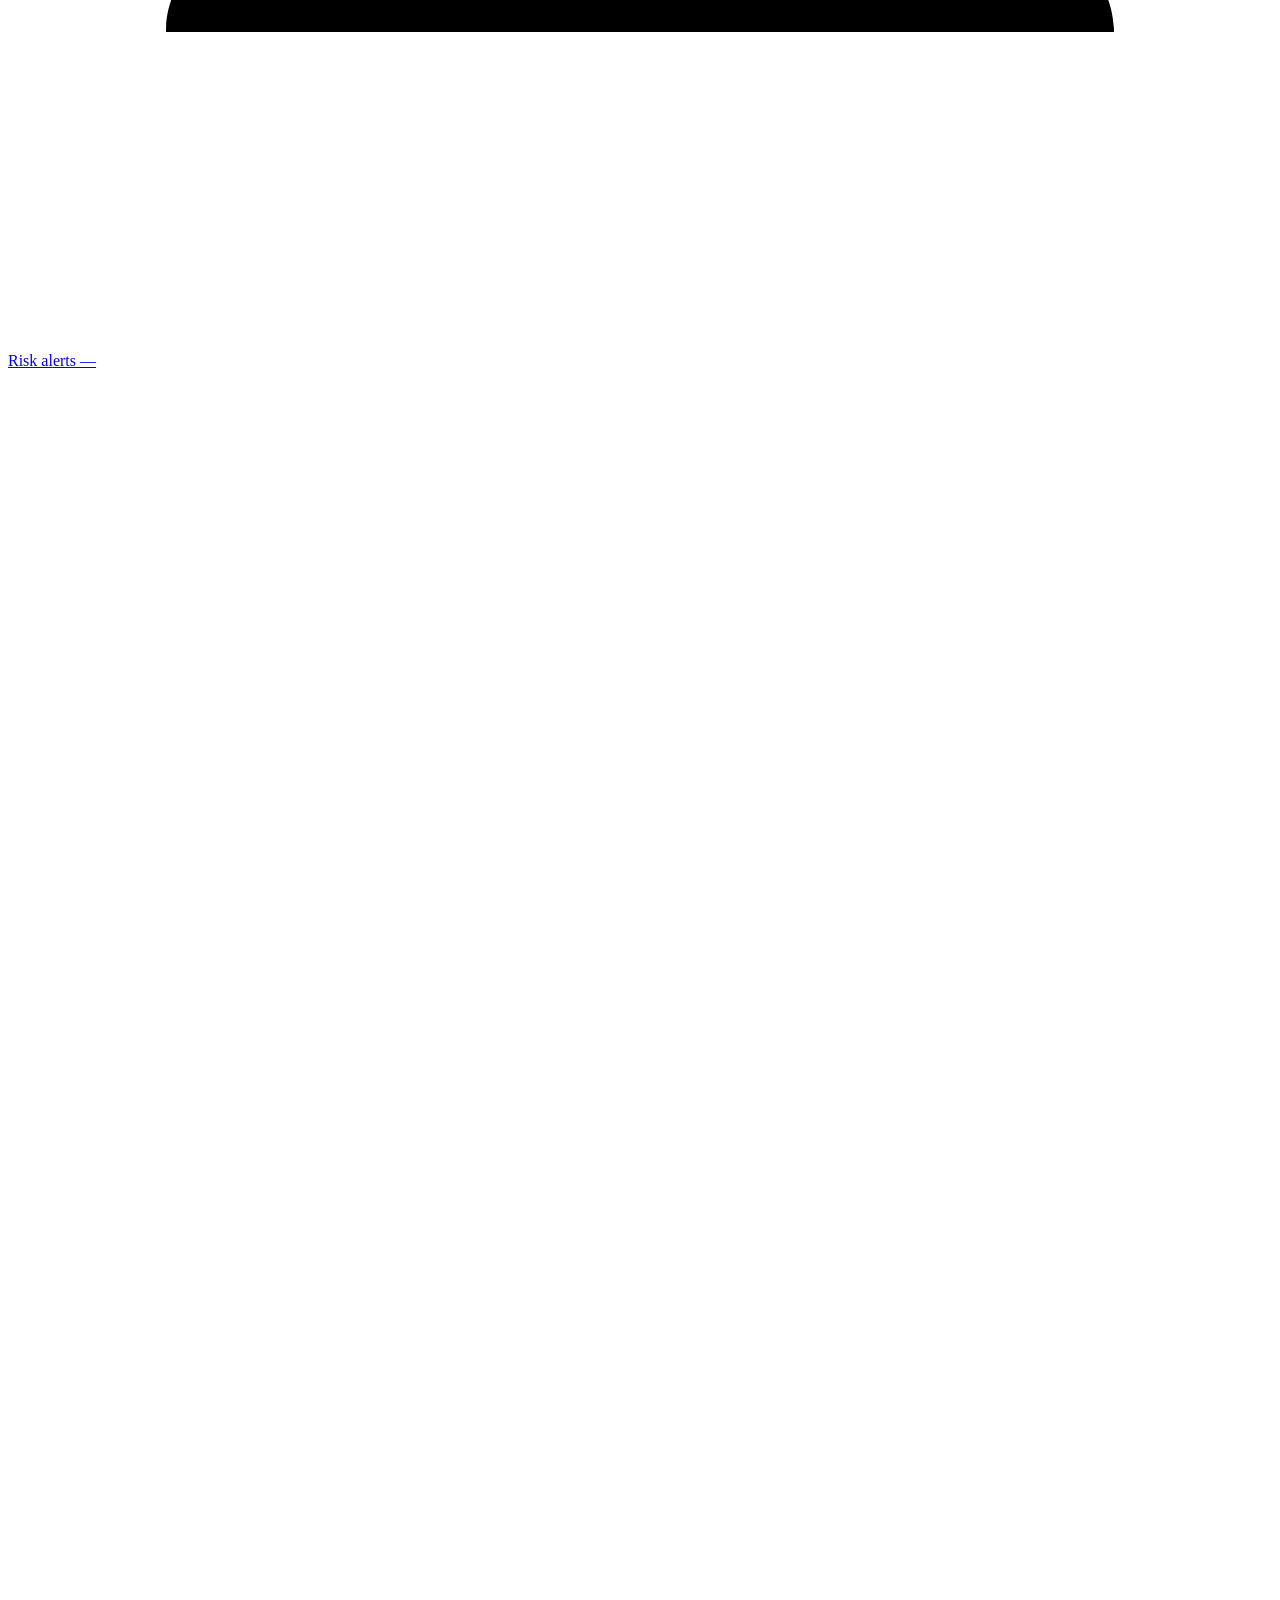
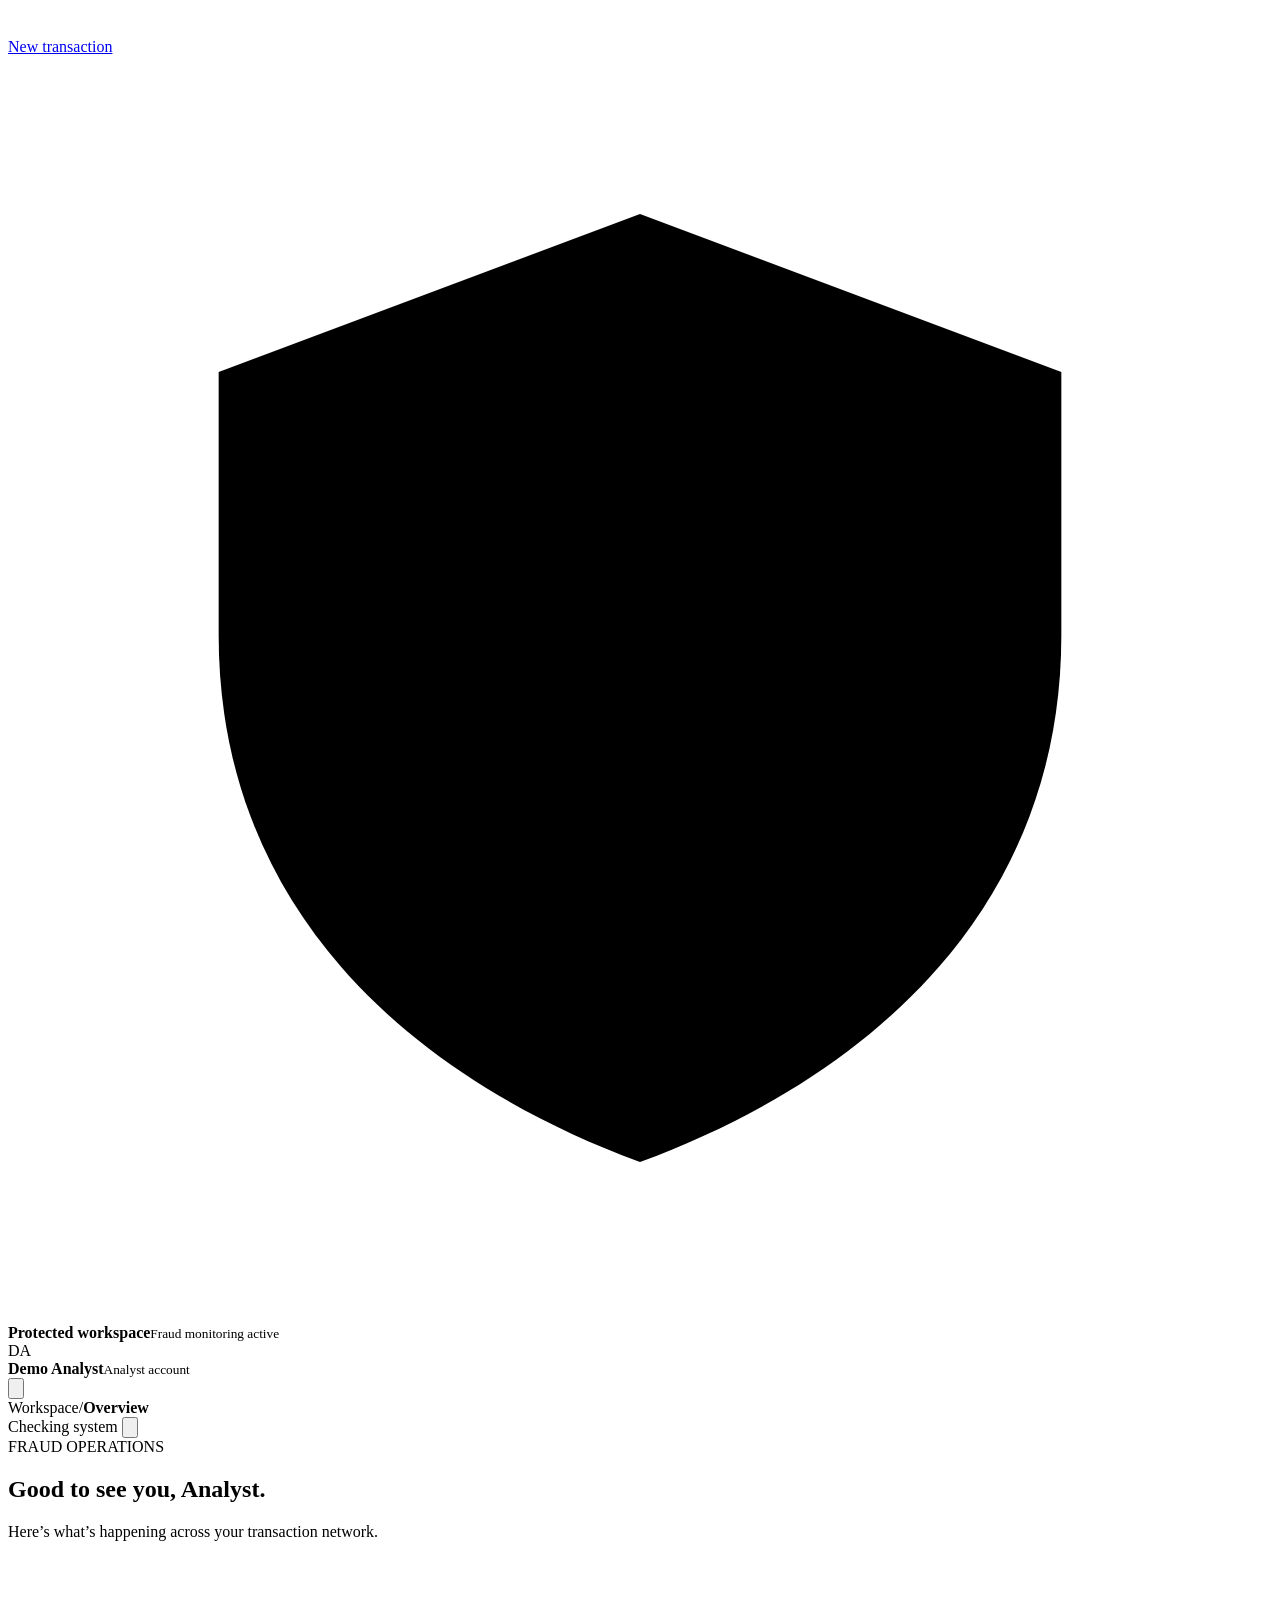
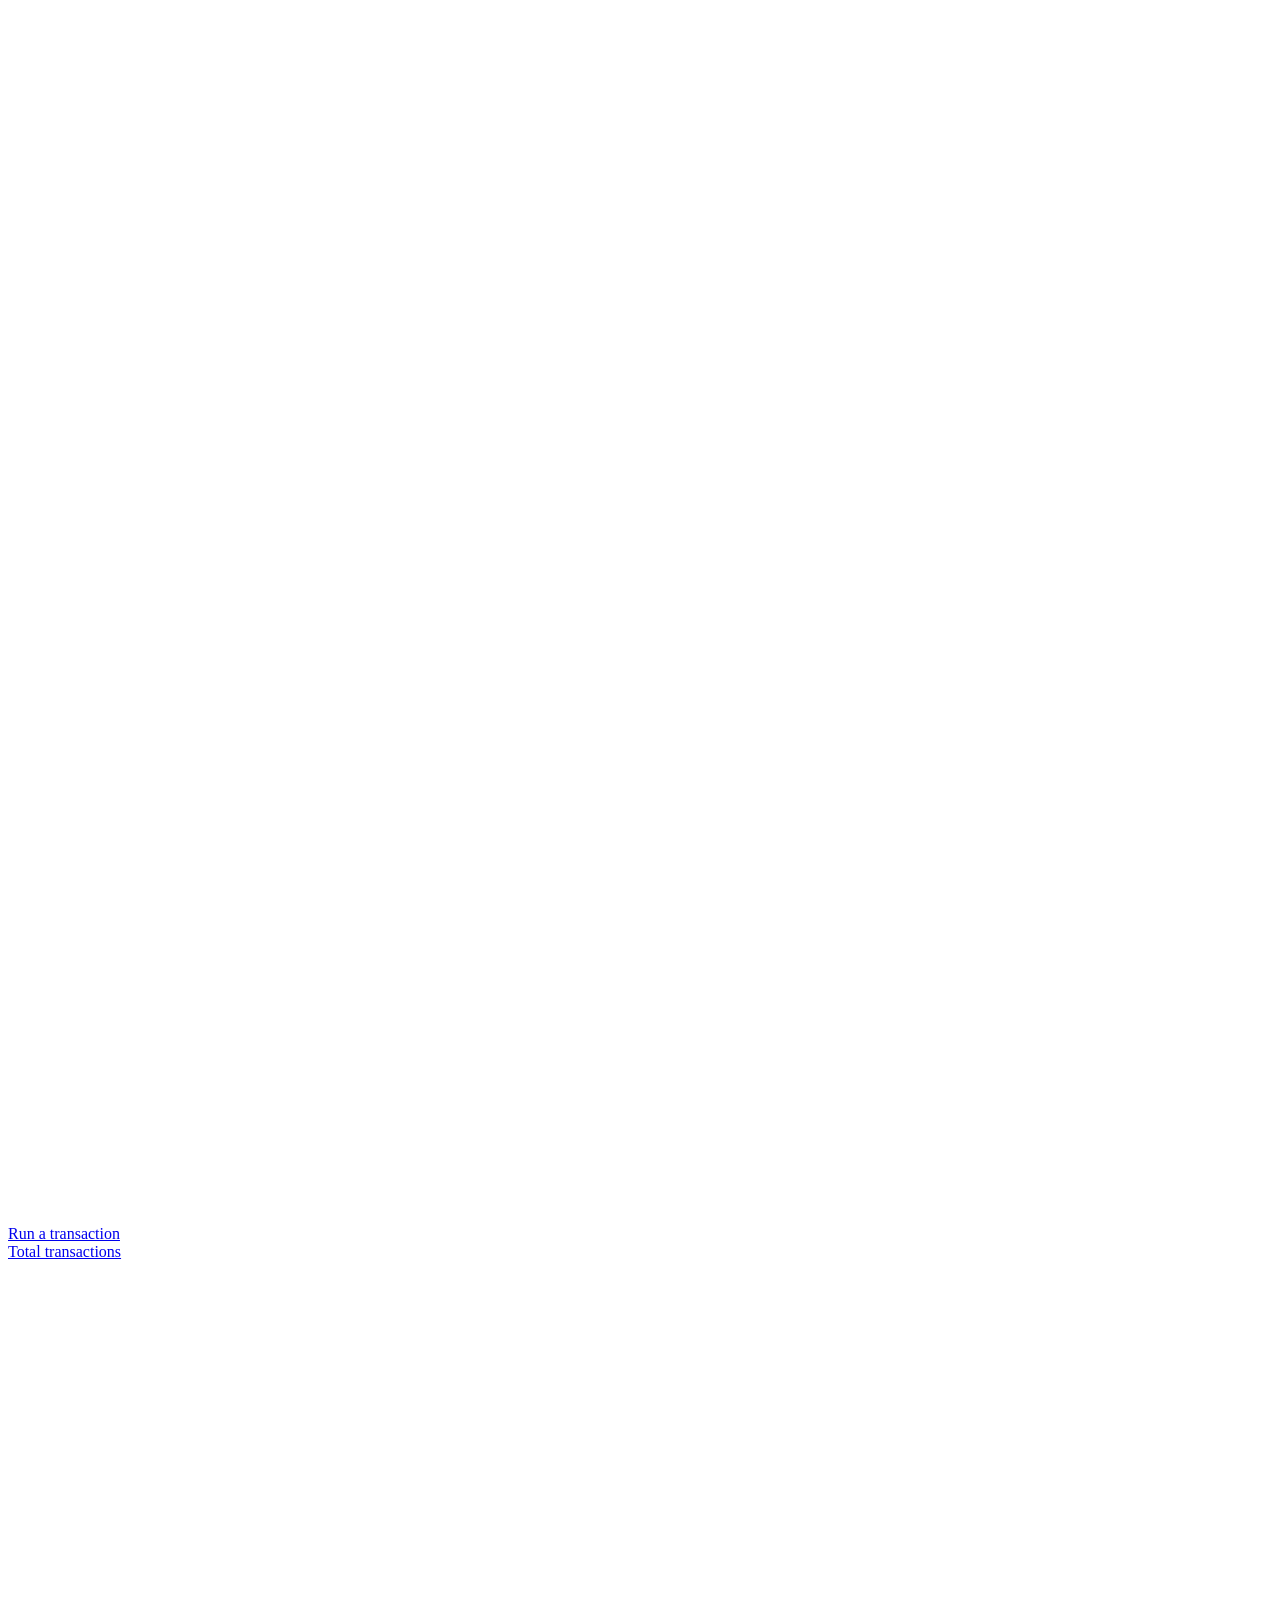
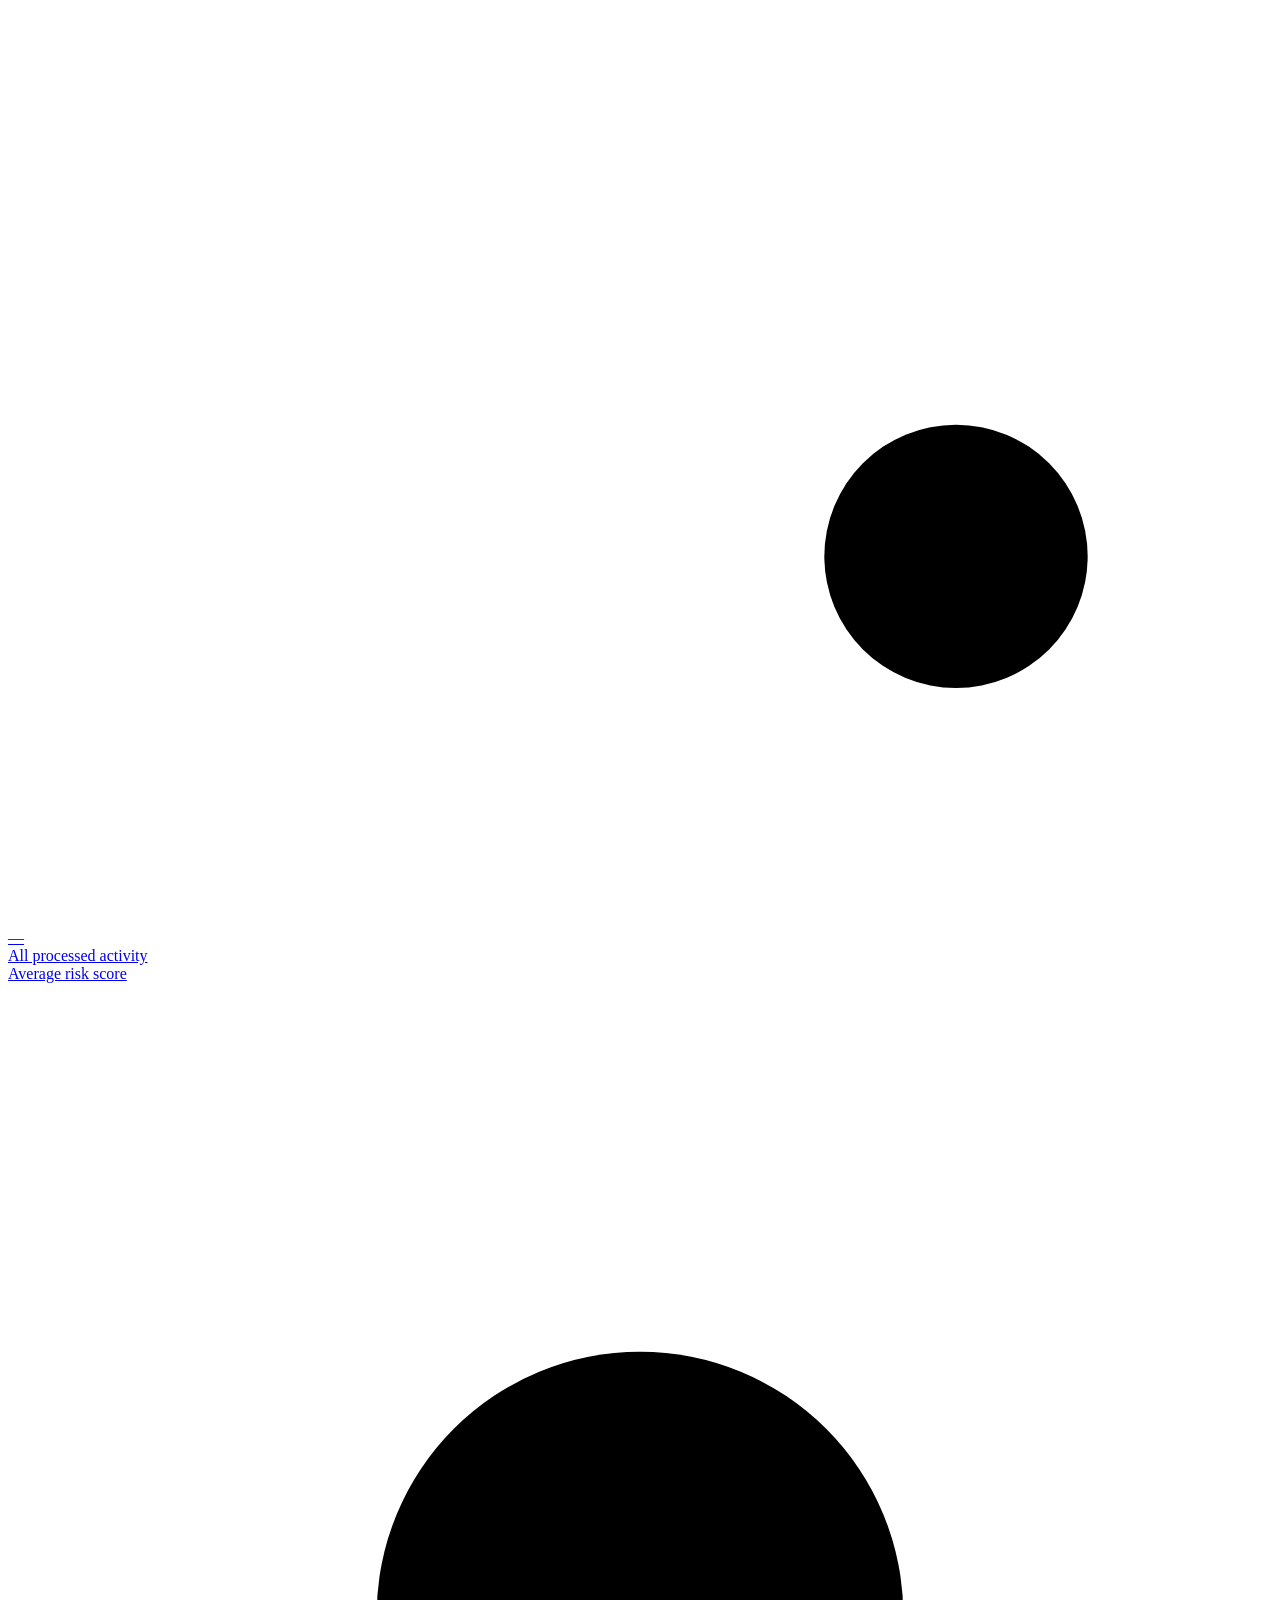
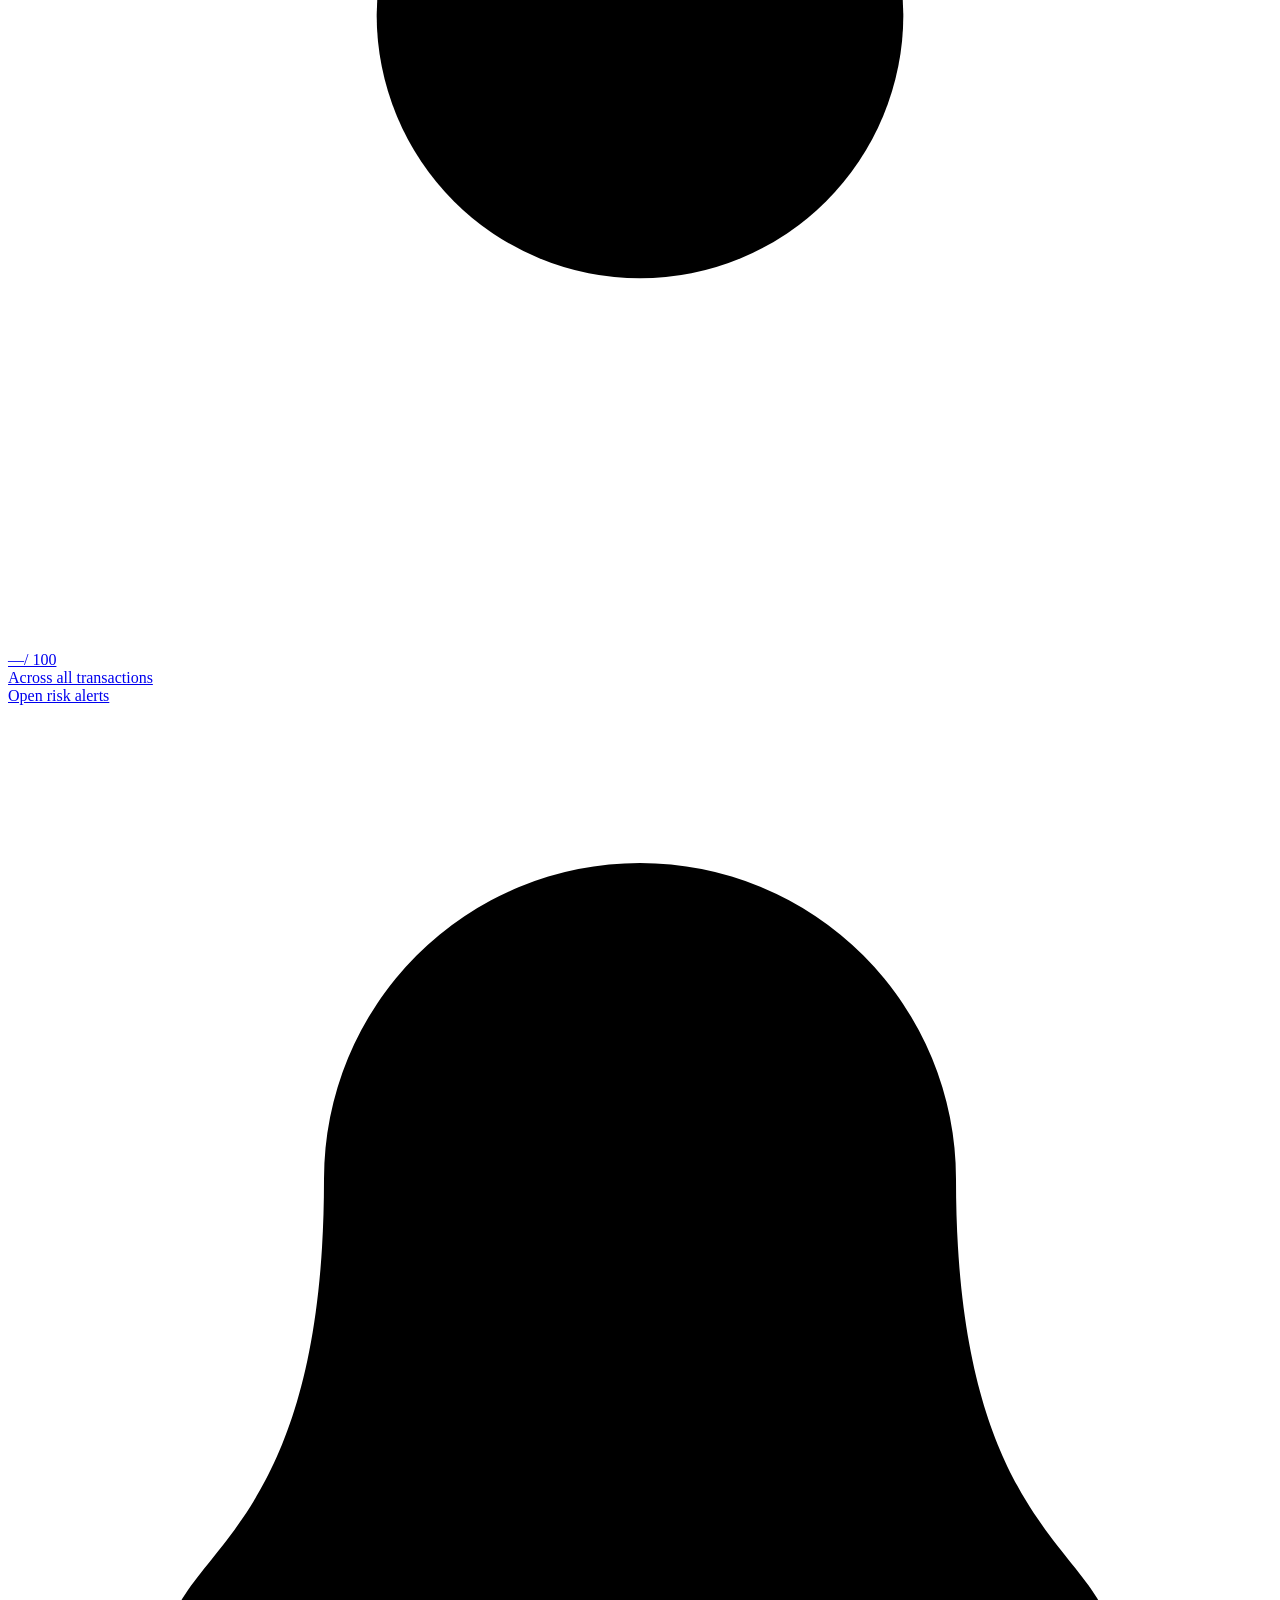
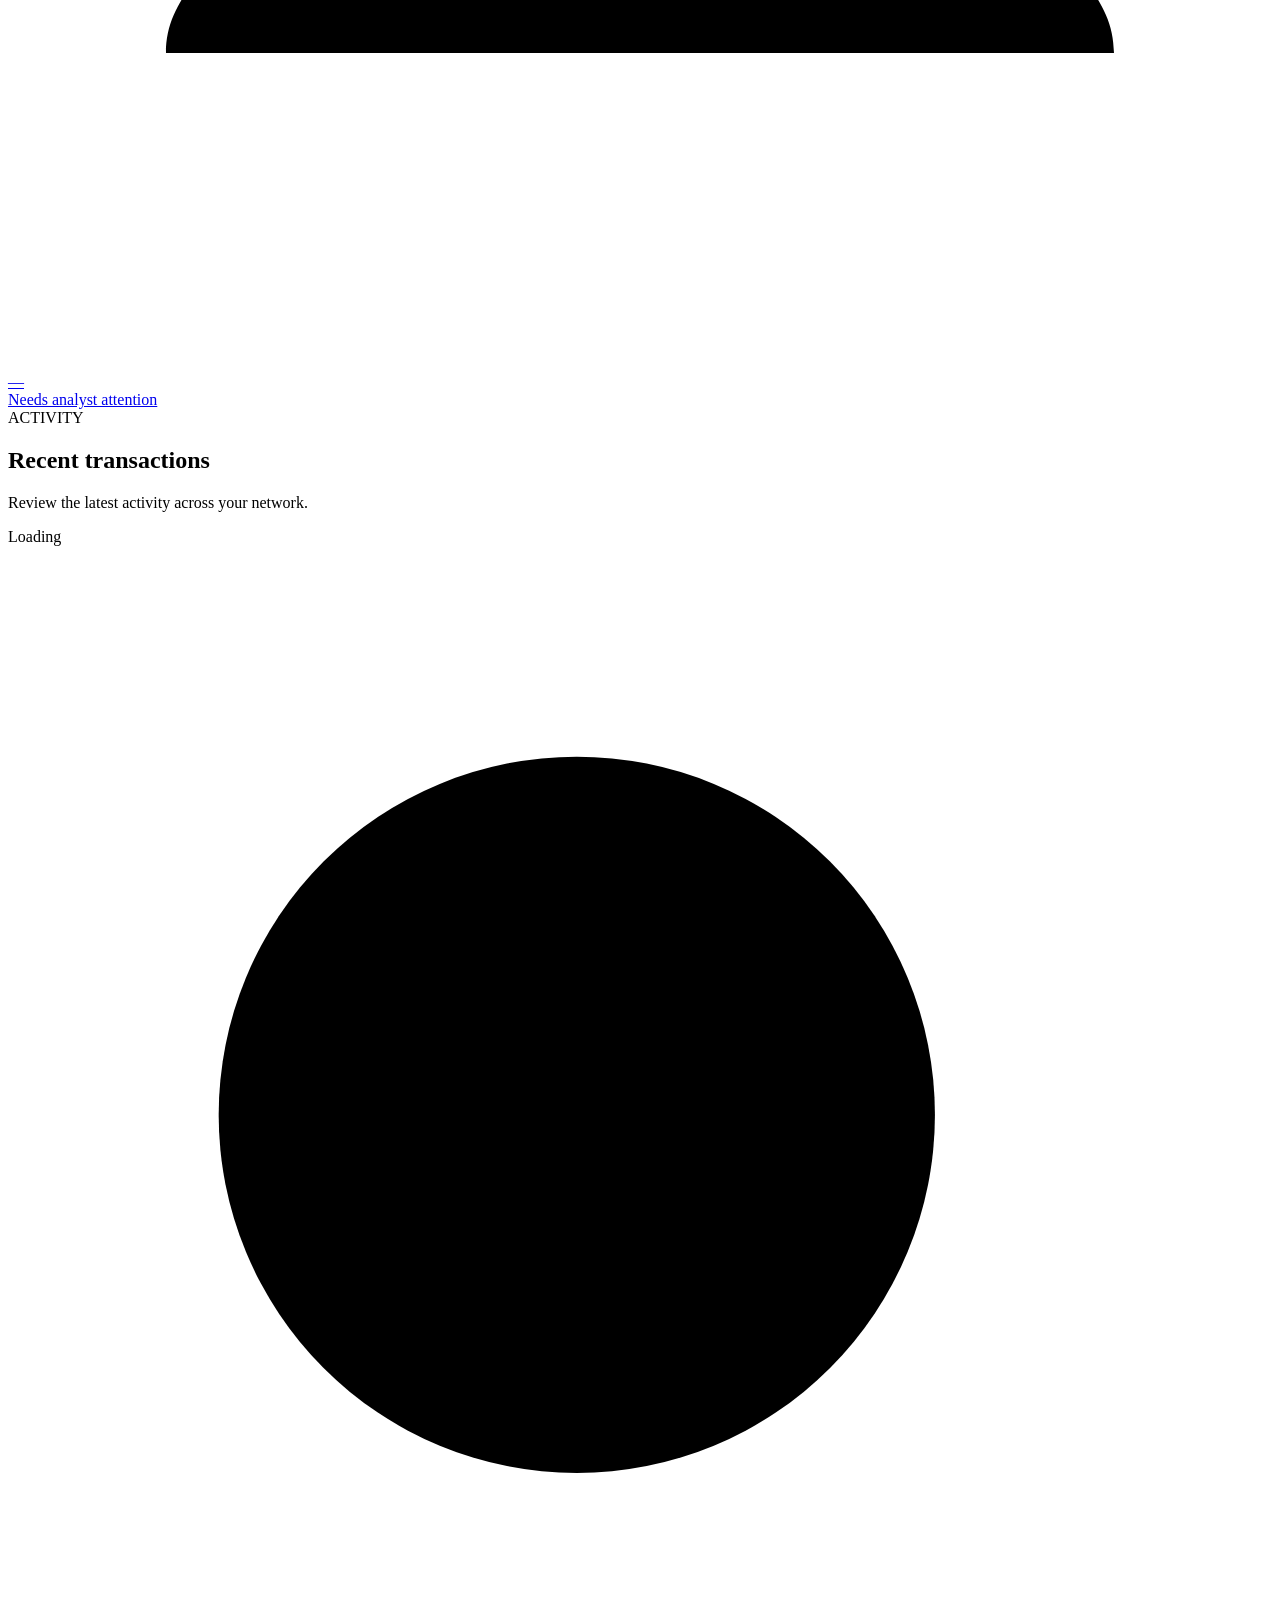
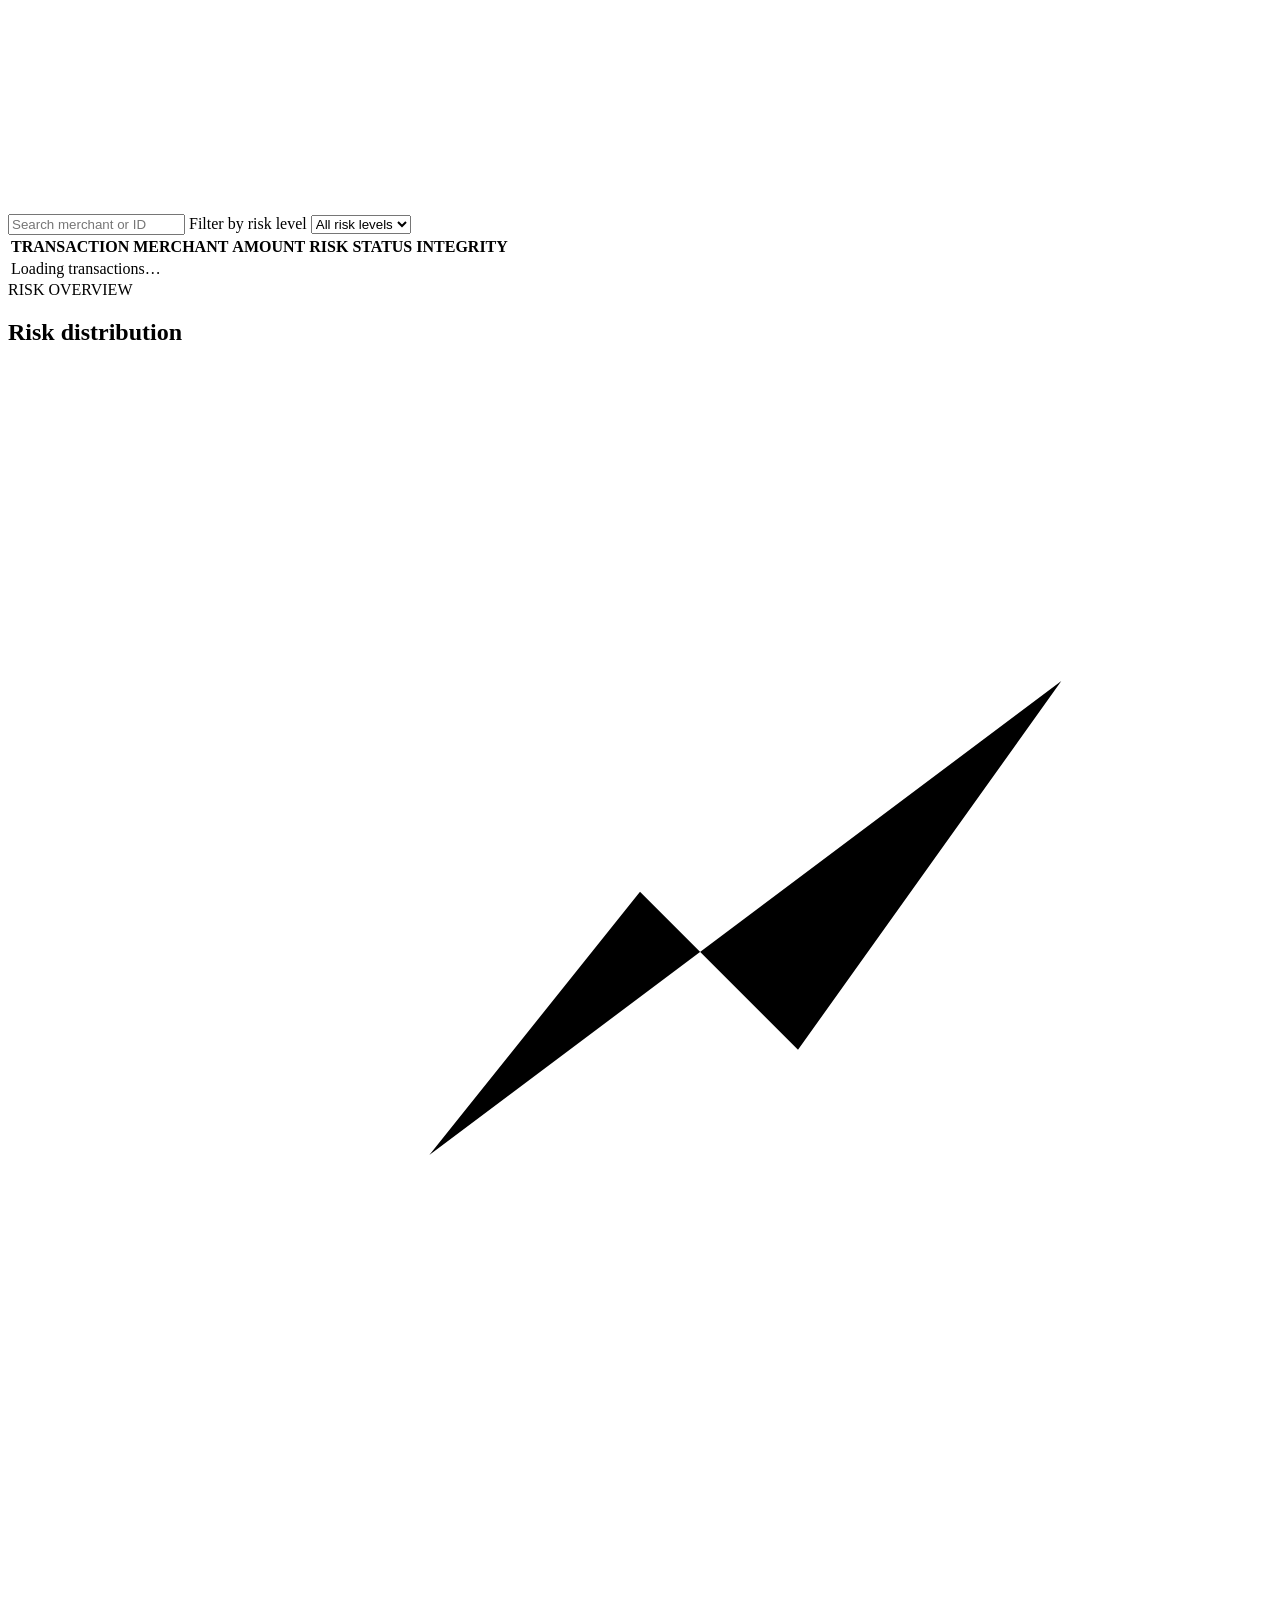
==== commit f856d3a5: "Revert "Add safe synthetic attack simulations" This reverts commit eb1f0a608adfa58776eed9592947bfca4" ====
--- a/frontend/index.html
+++ b/frontend/index.html
@@ -15,7 +15,7 @@
       href="https://fonts.googleapis.com/css2?family=DM+Sans:wght@400;500;600;700&family=Manrope:wght@400;500;600;700;800&display=swap"
       rel="stylesheet"
     />
-    <link rel="stylesheet" href="/static/styles.css?v=6" />
+    <link rel="stylesheet" href="/static/styles.css?v=5" />
   </head>
   <body>
     <div class="app-shell">
@@ -44,10 +44,6 @@
             <svg viewBox="0 0 24 24" aria-hidden="true"><path d="M18 9a6 6 0 0 0-12 0c0 7-3 7-3 9h18c0-2-3-2-3-9M10 21h4" /></svg>
             Risk alerts
             <span class="nav-count" id="sidebar-alert-count">—</span>
-          </a>
-          <a class="nav-link analyst-only" href="#simulations">
-            <svg viewBox="0 0 24 24" aria-hidden="true"><path d="M12 3v3m0 12v3M3 12h3m12 0h3M5.6 5.6l2.1 2.1m8.6 8.6 2.1 2.1m0-12.8-2.1 2.1m-8.6 8.6-2.1 2.1" /><circle cx="12" cy="12" r="5" /><path d="m10.5 12 1 1 2-2" /></svg>
-            Attack simulations
           </a>
           <a class="nav-link" href="#new-transaction">
             <svg viewBox="0 0 24 24" aria-hidden="true"><path d="M12 5v14M5 12h14" /></svg>
@@ -190,34 +186,10 @@
             </form>
           </section>
 
-          <section class="card attack-simulation-card analyst-only" id="simulations" aria-labelledby="simulation-title">
-            <div class="simulation-heading">
-              <div>
-                <div class="section-kicker">DEFENSIVE TEST LAB</div>
-                <h2 id="simulation-title">Synthetic attack scenarios</h2>
-                <p class="card-description">Run safe, generated patterns through the existing fraud scoring rules.</p>
-              </div>
-              <span class="simulation-only-badge">NOT PERSISTED</span>
-            </div>
-            <form class="attack-simulation-form" id="attack-simulation-form">
-              <label class="field" for="simulation-scenario">
-                Scenario
-                <select id="simulation-scenario">
-                  <option value="" selected disabled>Loading scenarios…</option>
-                </select>
-              </label>
-              <button class="button button-primary" id="run-simulation-button" type="submit" disabled>Run synthetic scenario</button>
-            </form>
-            <p class="simulation-safety-note">All activity is synthetic and stays in this preview. It does not submit transactions, create alerts, write to MongoDB, or change Redis counters.</p>
-            <div class="simulation-results" id="simulation-results" aria-live="polite" aria-atomic="true">
-              <p class="simulation-empty">Choose a scenario and run it to inspect detection results.</p>
-            </div>
-          </section>
-
           <footer class="page-footer"><span><span class="footer-lock" aria-hidden="true">◇</span> CipherPay <span class="footer-separator">·</span> Secure transaction monitoring</span><span>Demo environment <span class="footer-separator">·</span> Synthetic data only</span></footer>
         </div>
       </main>
     </div>
-    <script src="/static/app.js?v=9" defer></script>
+    <script src="/static/app.js?v=7" defer></script>
   </body>
 </html>
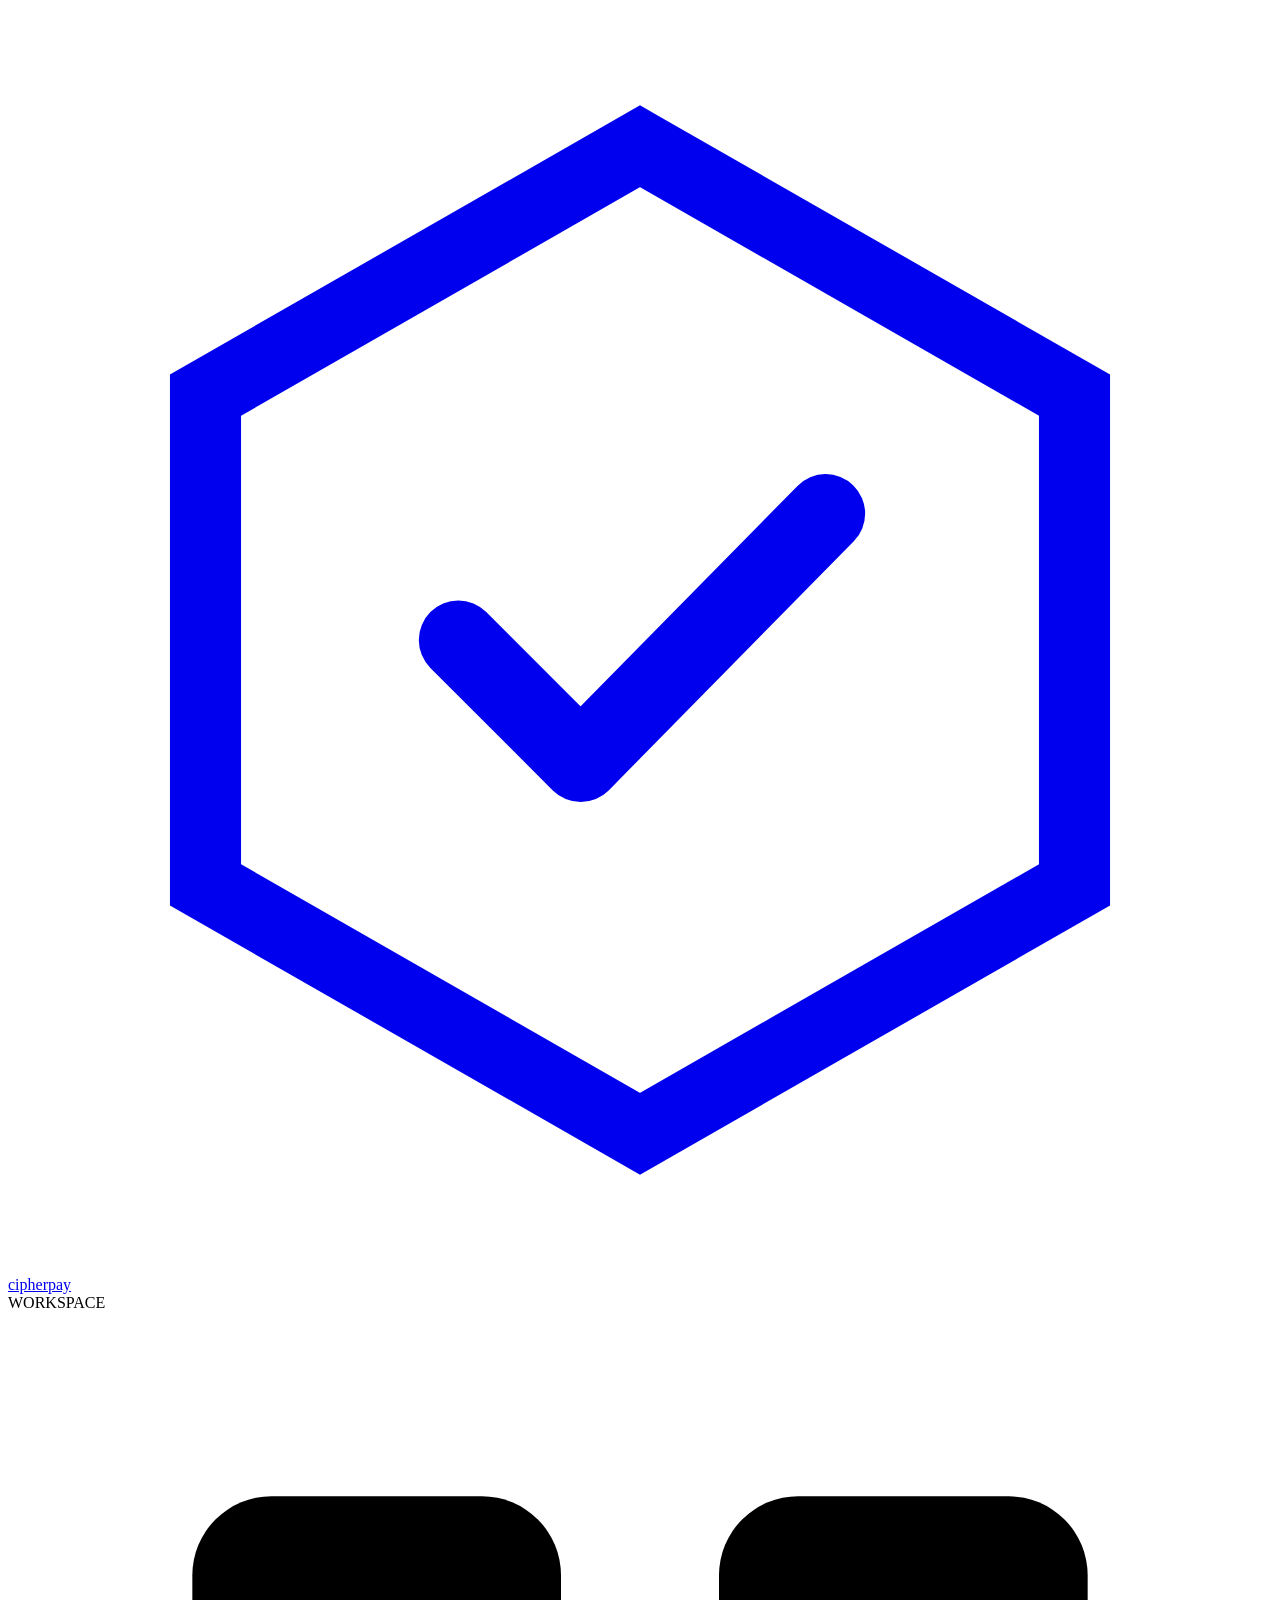
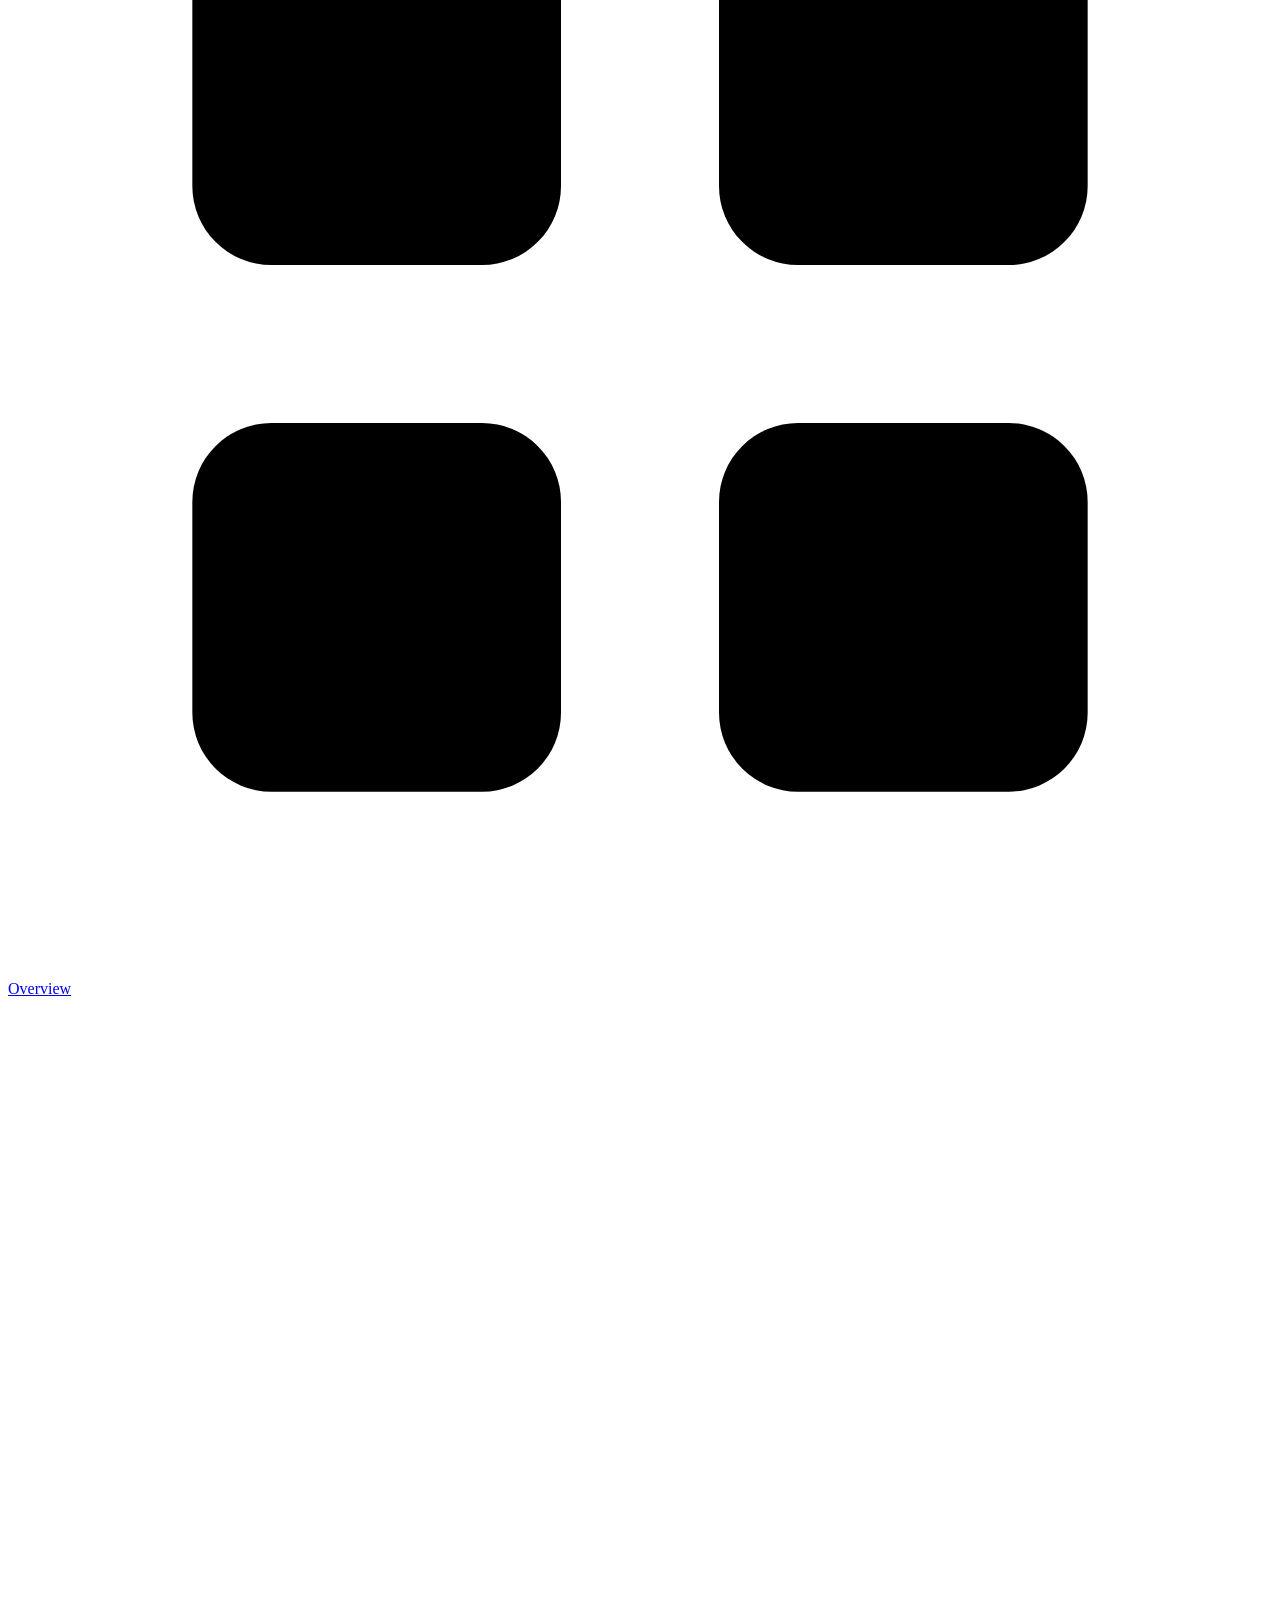
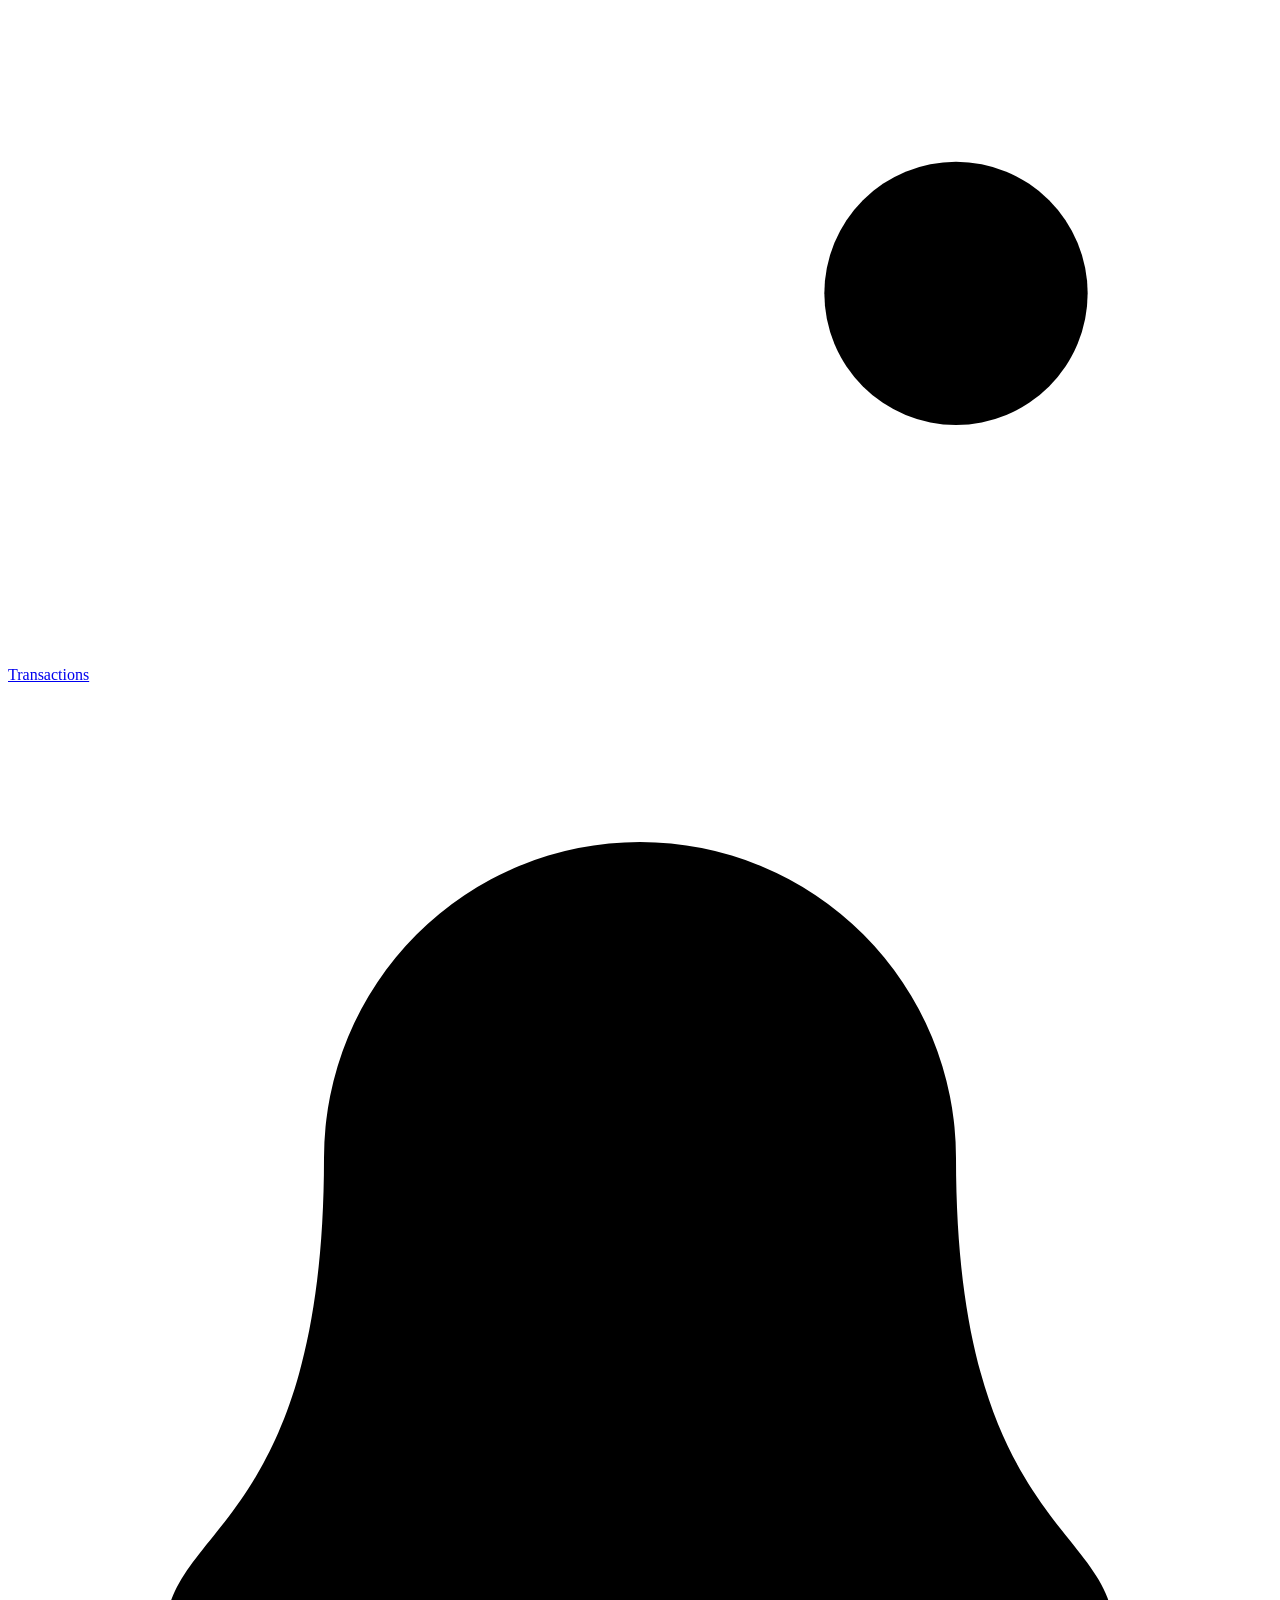
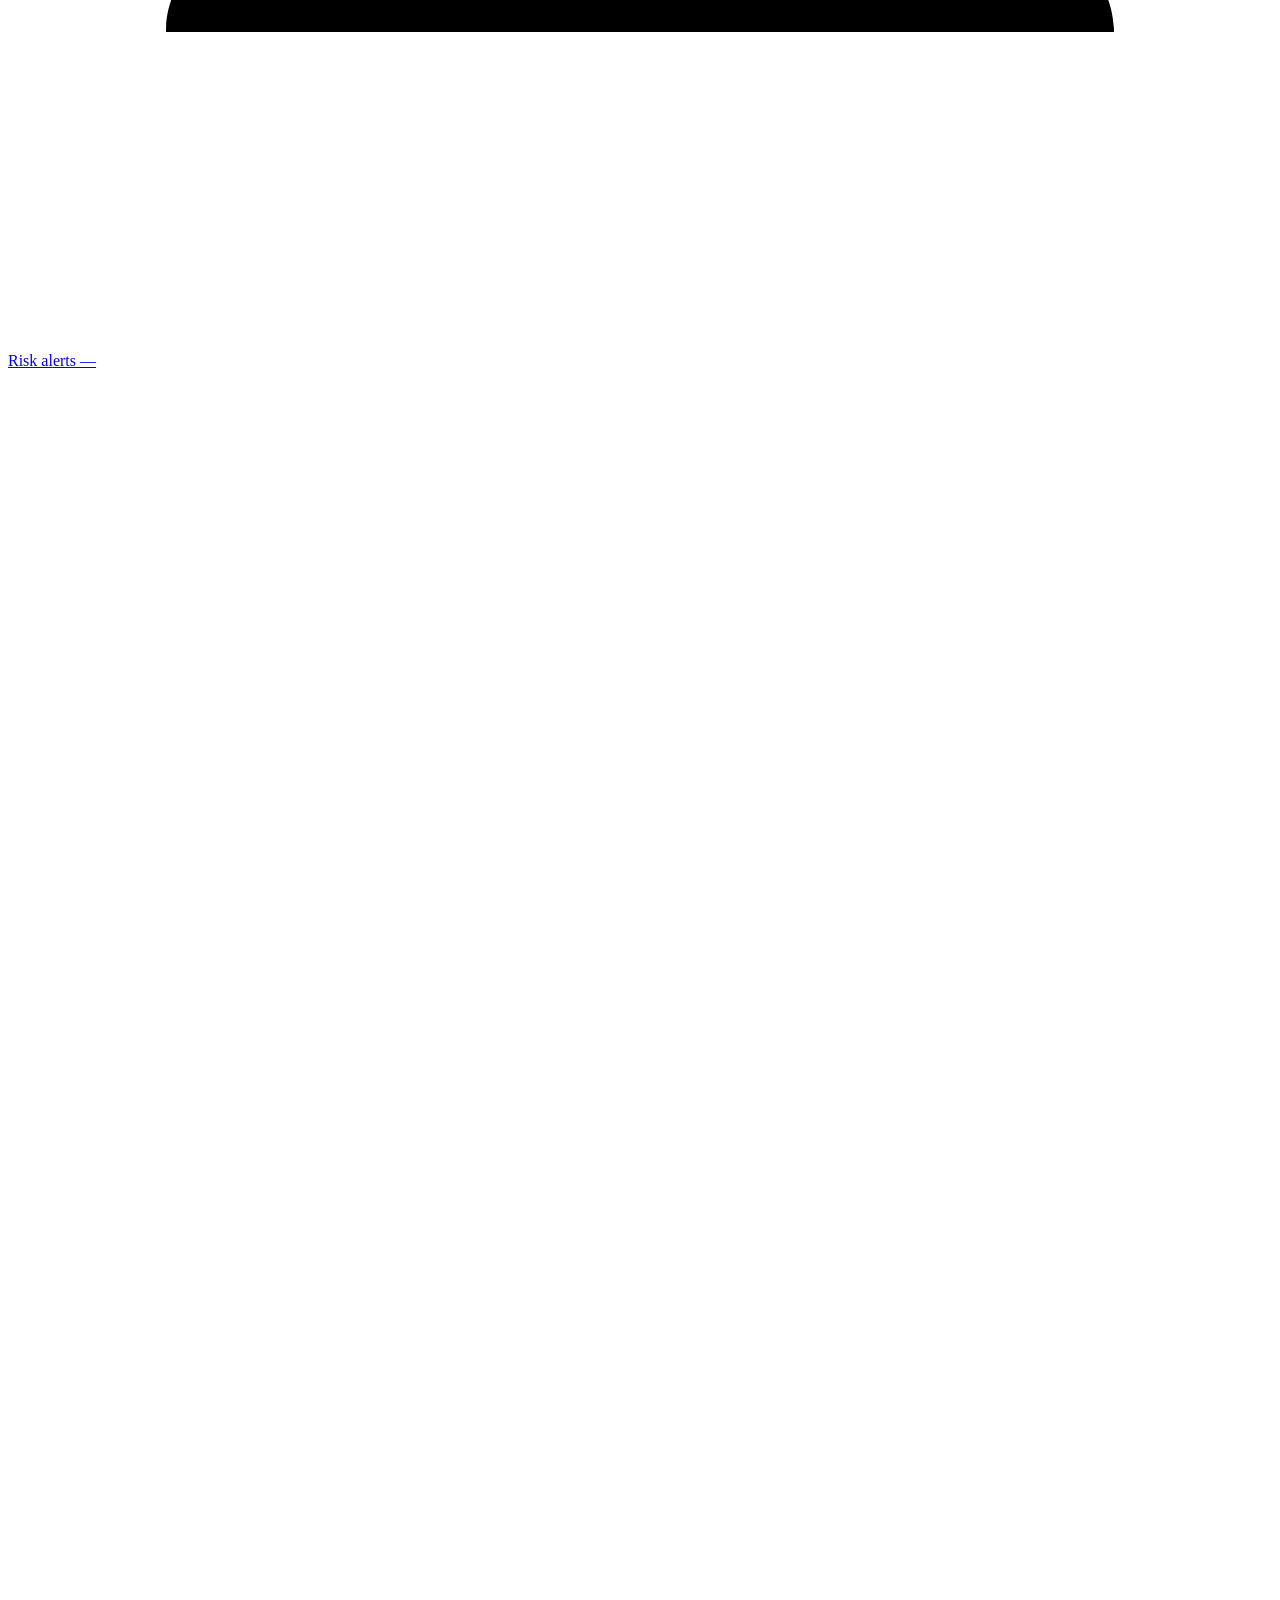
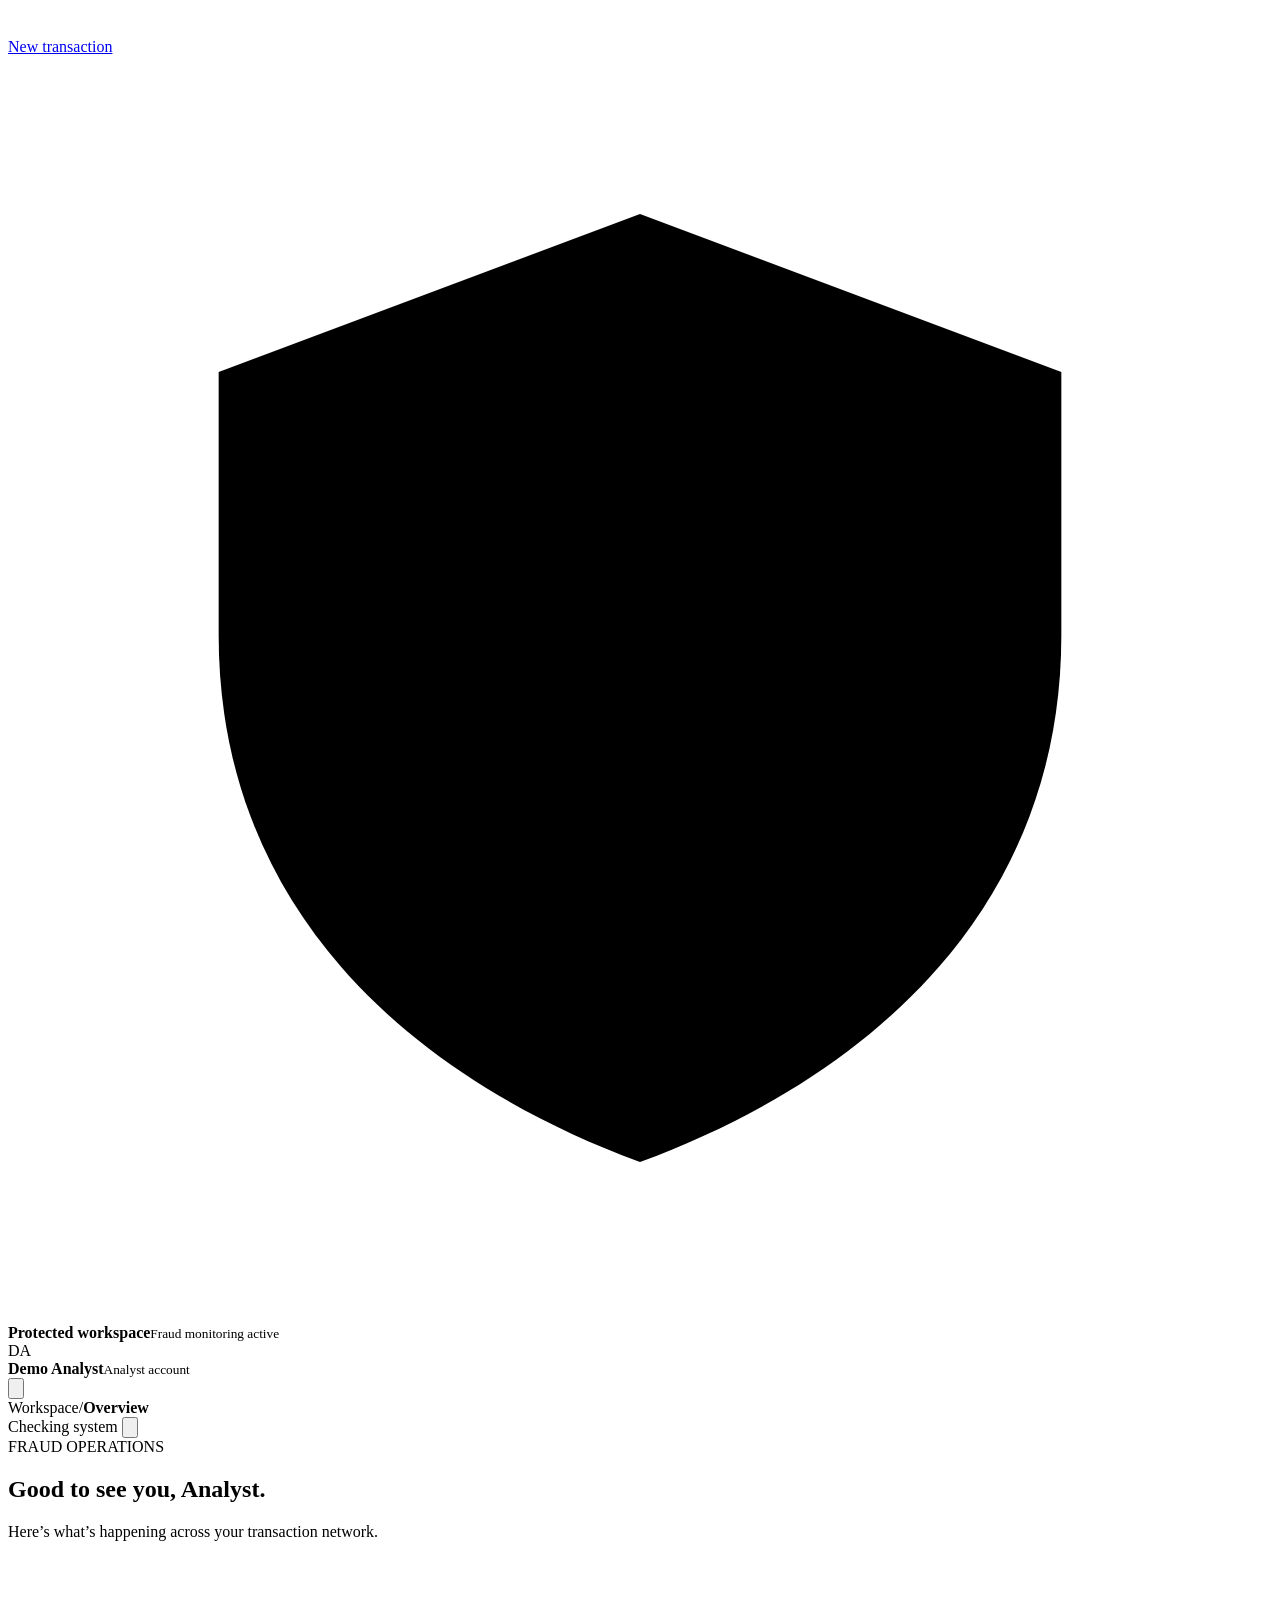
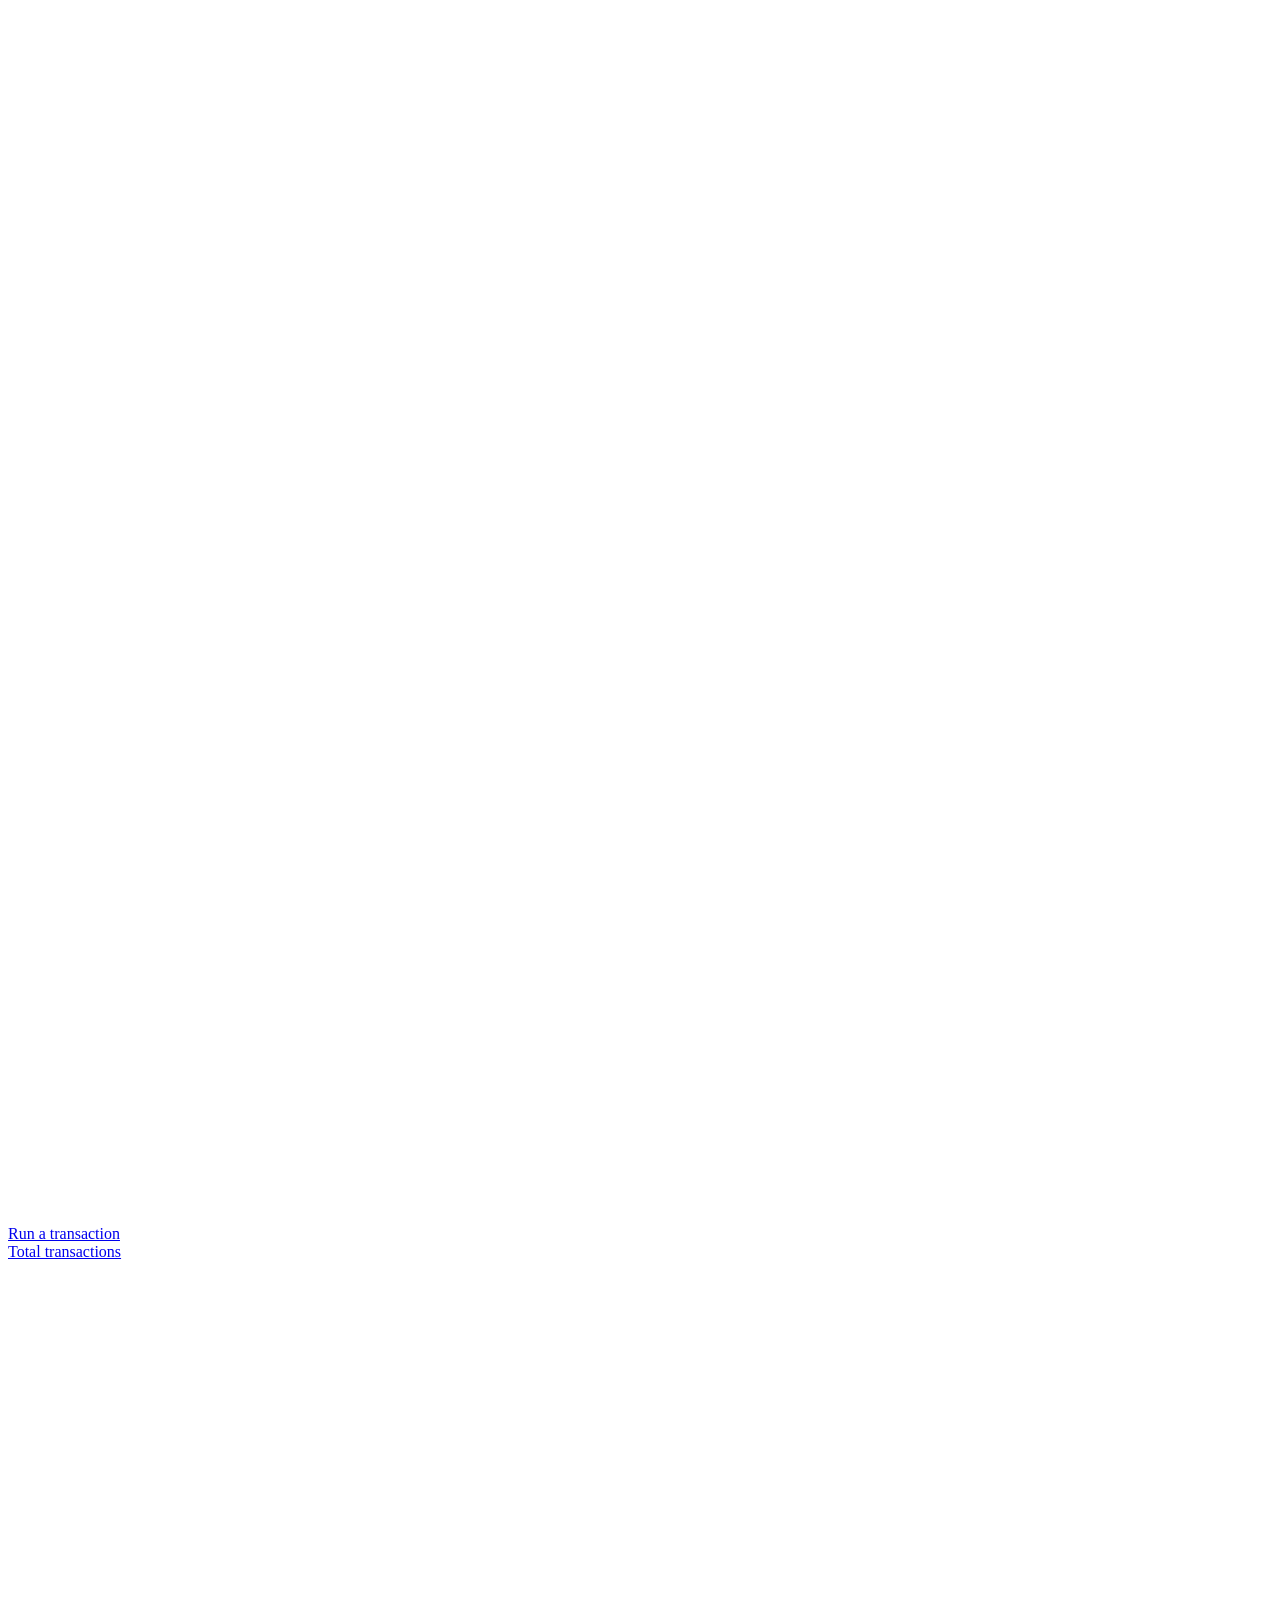
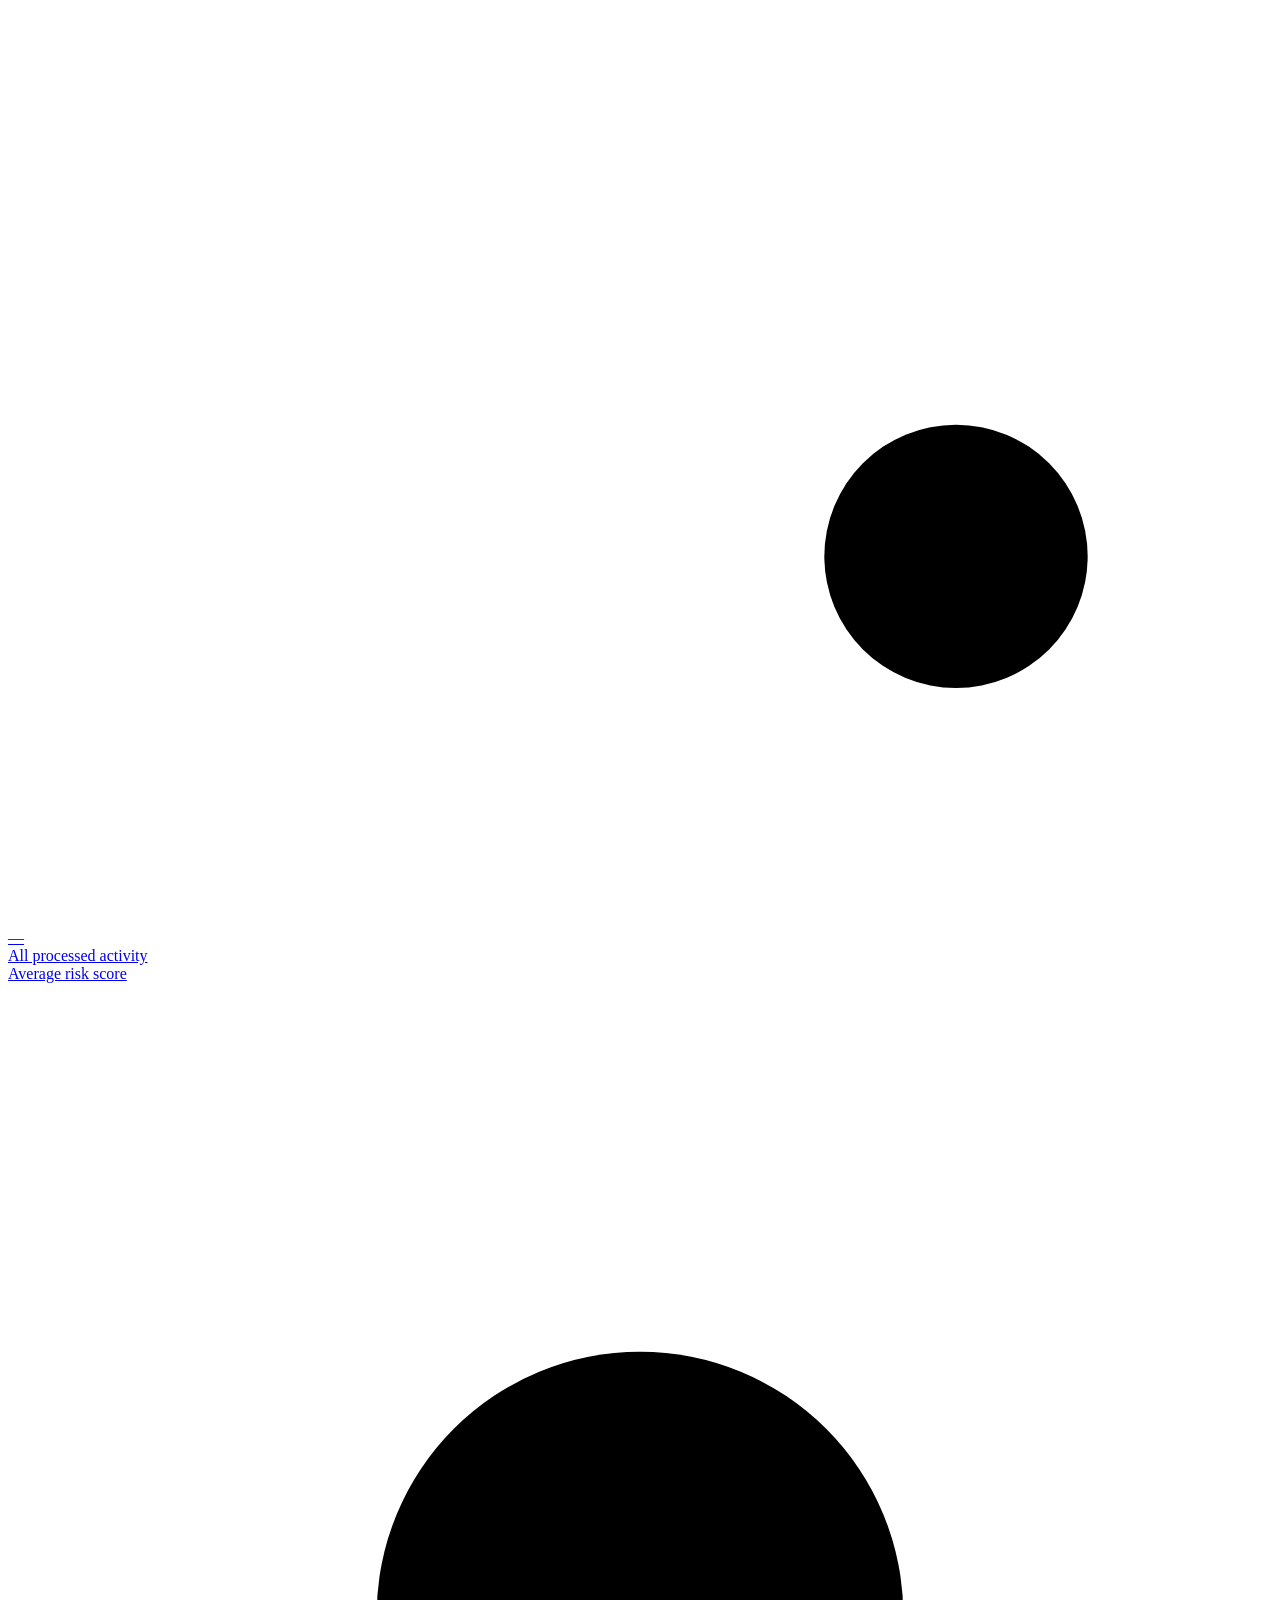
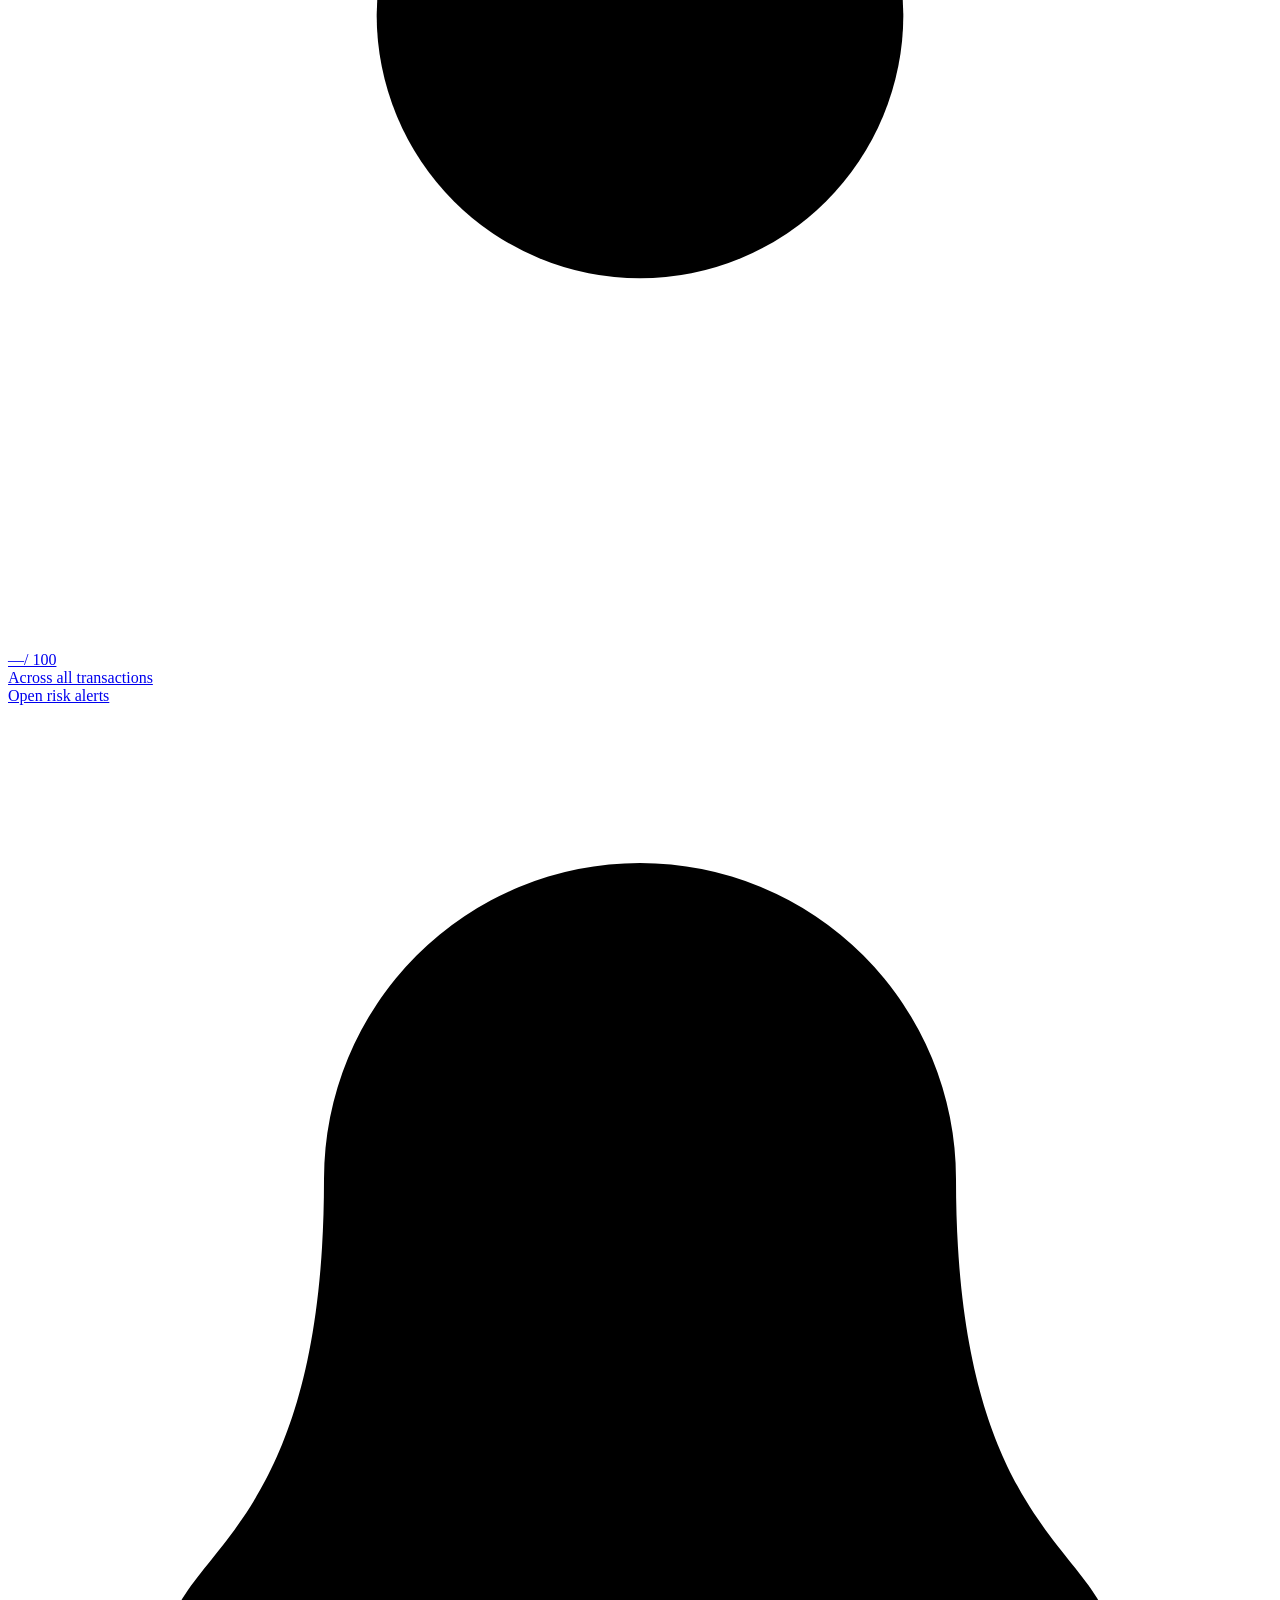
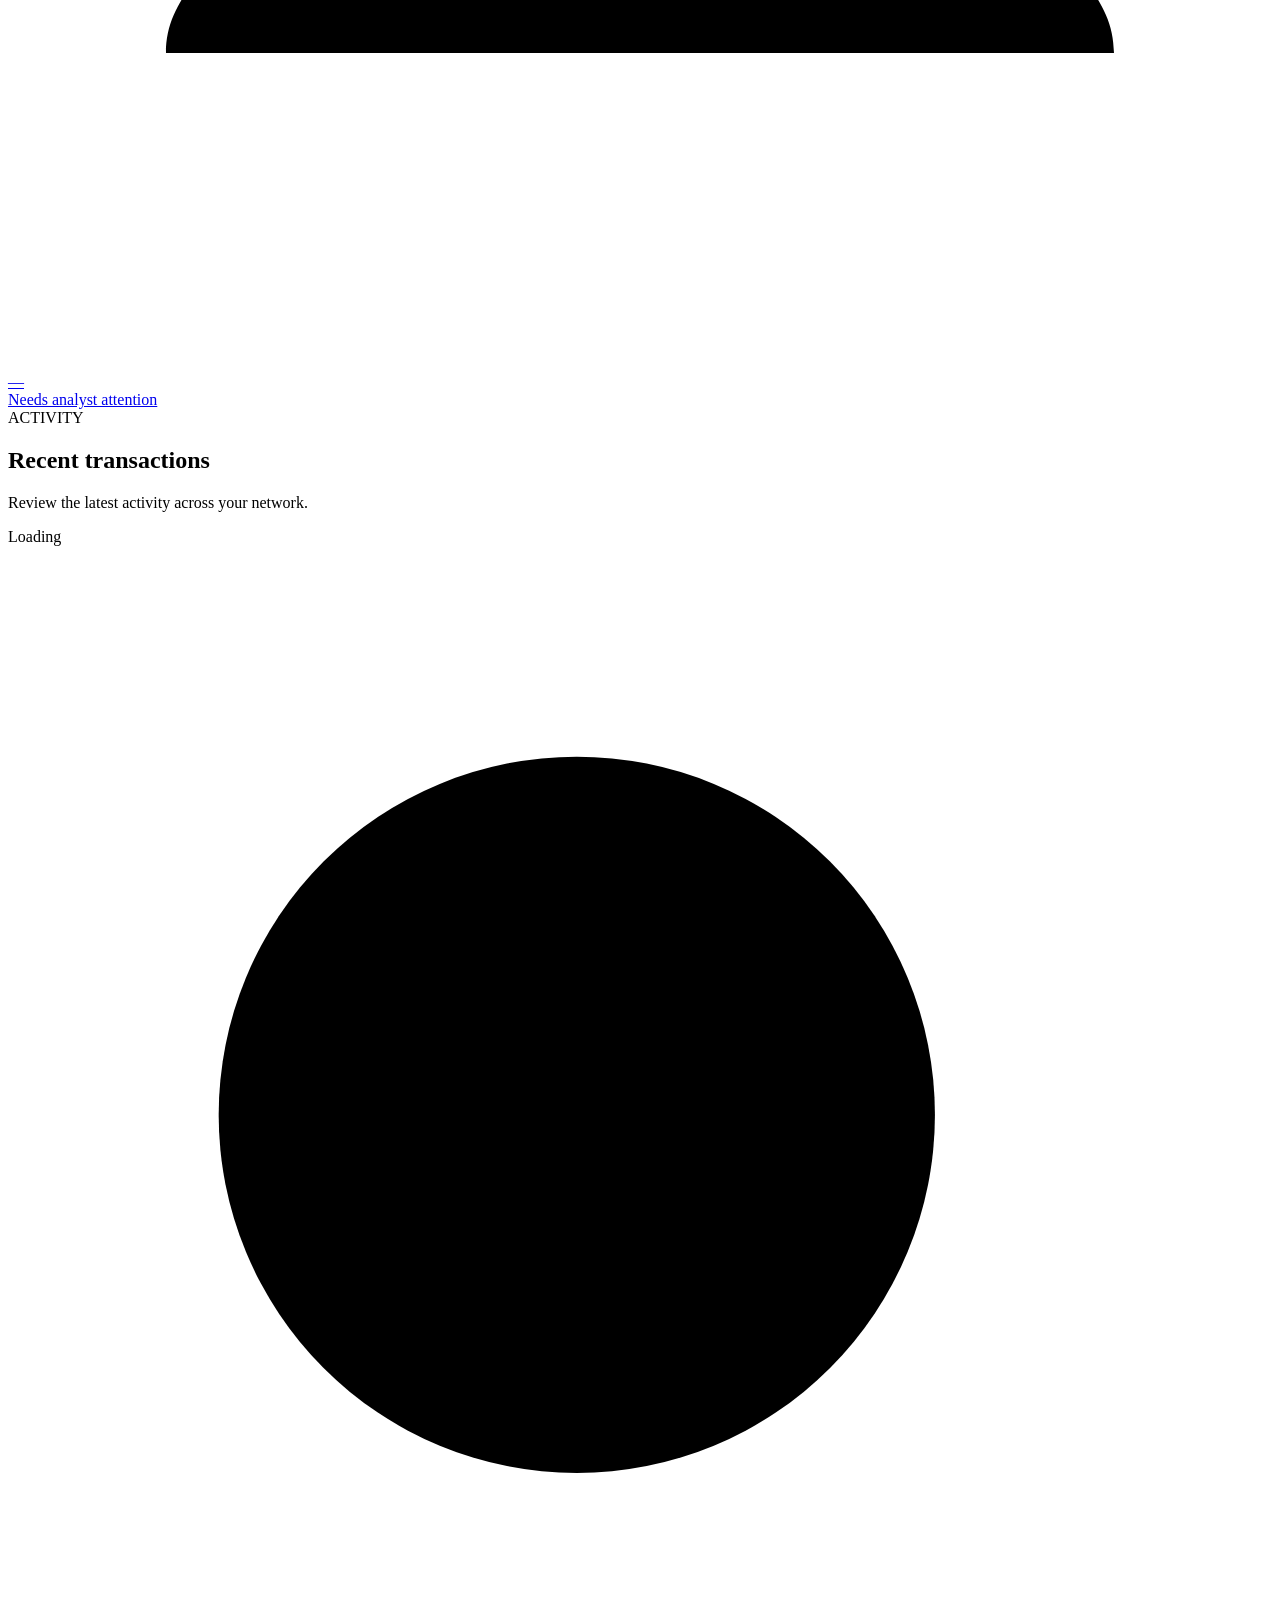
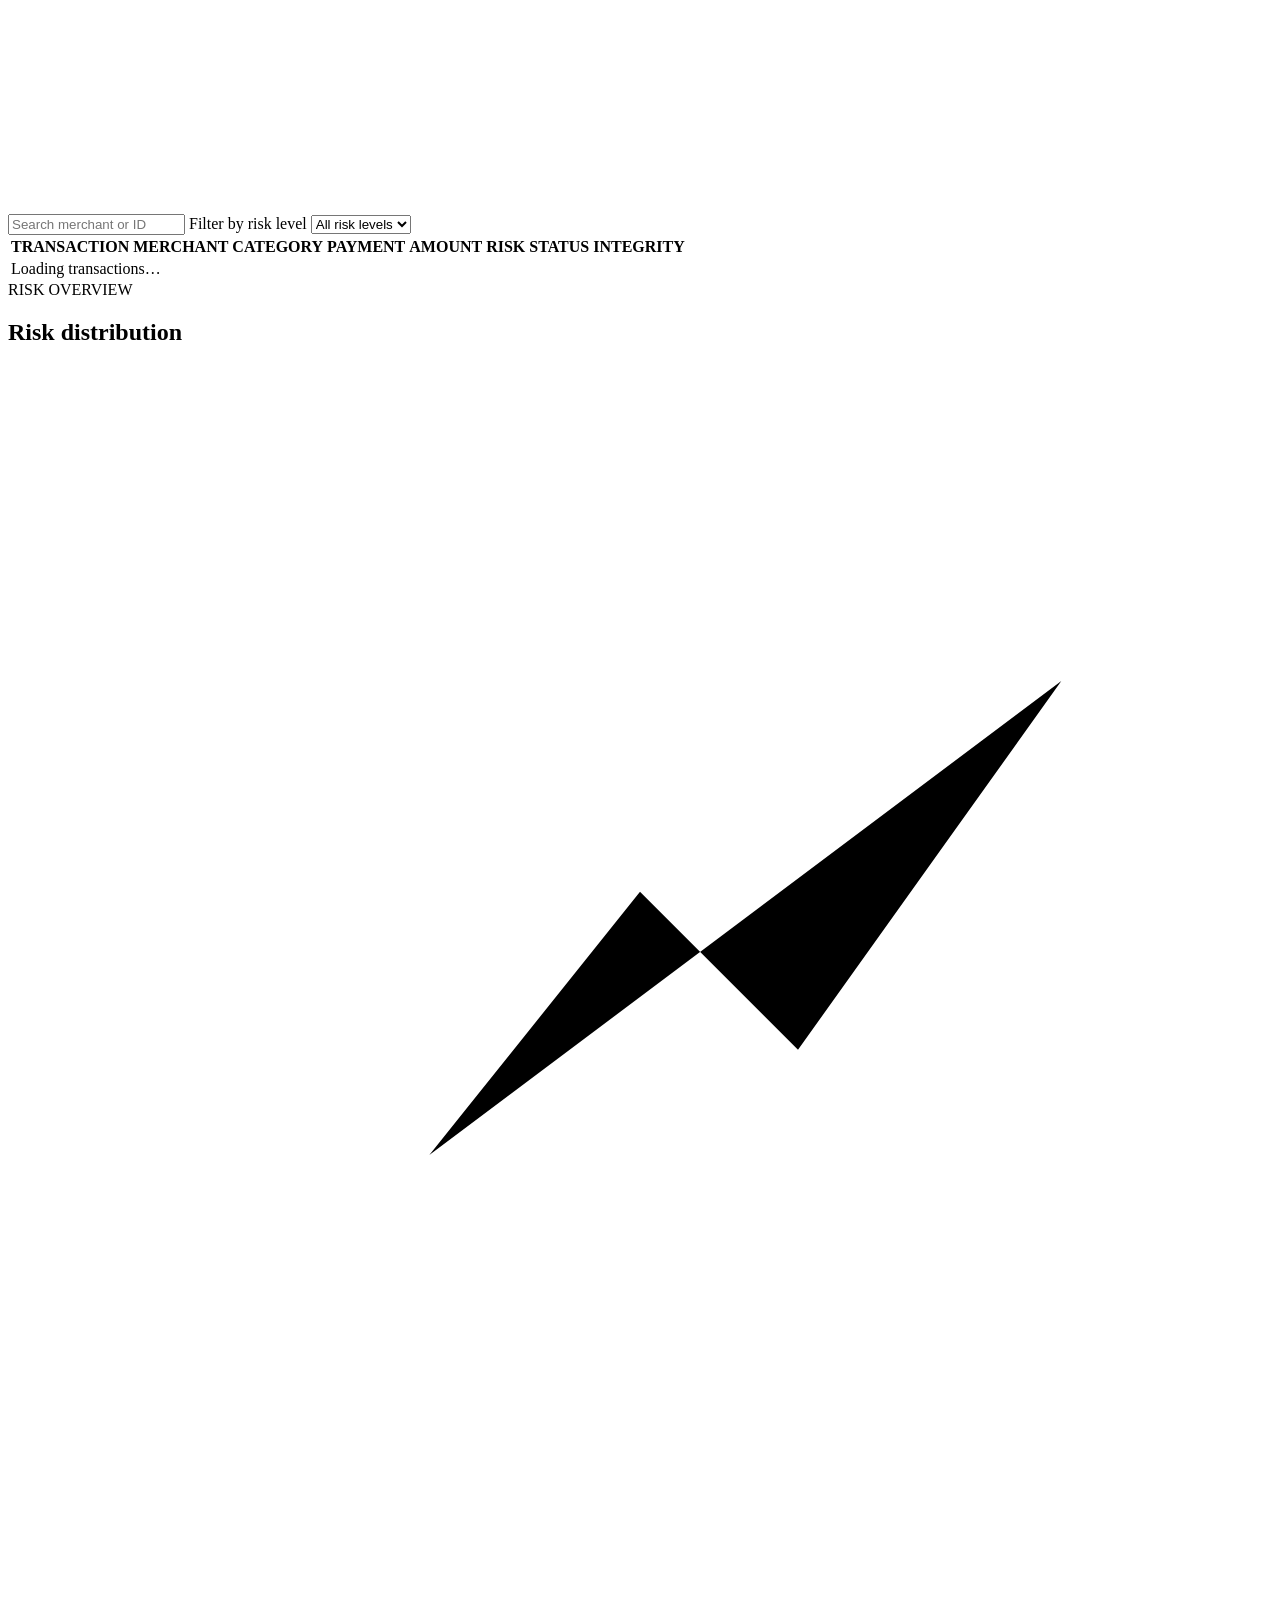
==== commit c48f47d0: "Separate transaction merchant details Co-authored-by: Copilot <223556219+Copilot@users.noreply.githu" ====
--- a/frontend/index.html
+++ b/frontend/index.html
@@ -131,8 +131,8 @@
               </div>
               <div class="table-scroll">
                 <table>
-                  <thead><tr><th scope="col">TRANSACTION</th><th scope="col">MERCHANT</th><th scope="col">AMOUNT</th><th scope="col">RISK</th><th scope="col">STATUS</th><th class="analyst-only" scope="col">INTEGRITY</th></tr></thead>
-                  <tbody id="transactions-list"><tr><td colspan="5" class="empty-cell">Loading transactions…</td></tr></tbody>
+                  <thead><tr><th scope="col">TRANSACTION</th><th scope="col">MERCHANT</th><th scope="col">CATEGORY</th><th scope="col">PAYMENT</th><th scope="col">AMOUNT</th><th scope="col">RISK</th><th scope="col">STATUS</th><th class="analyst-only" scope="col">INTEGRITY</th></tr></thead>
+                  <tbody id="transactions-list"><tr><td colspan="8" class="empty-cell">Loading transactions…</td></tr></tbody>
                 </table>
               </div>
             </article>
@@ -173,11 +173,13 @@
             <form id="transaction-form">
               <div class="form-fields">
                 <label class="field field-wide" for="user_id">User ID<span class="input-wrap"><svg viewBox="0 0 24 24" aria-hidden="true"><circle cx="12" cy="8" r="3.5" /><path d="M5 20v-1.5a7 7 0 0 1 14 0V20Z" /></svg><input type="text" id="user_id" value="demo-user" required autocomplete="off" /></span></label>
-                <label class="field" for="amount">Amount<span class="input-wrap"><span class="input-prefix">$</span><input type="number" id="amount" value="2500" min="0.01" step="0.01" required /></span></label>
-                <label class="field" for="currency">Currency<span class="input-wrap select-wrap"><select id="currency"><option>USD</option><option>EUR</option><option>GBP</option><option>JPY</option></select><svg viewBox="0 0 24 24" aria-hidden="true"><path d="m7 10 5 5 5-5" /></svg></span></label>
-                <label class="field" for="merchant">Merchant<span class="input-wrap"><svg viewBox="0 0 24 24" aria-hidden="true"><path d="M3 10h18M5 10V6l7-3 7 3v4m-14 0v9m5-9v9m5-9v9m5-9v9M3 21h18" /></svg><input type="text" id="merchant" value="crypto" required autocomplete="off" /></span></label>
+                <label class="field" for="amount">Amount<span class="input-wrap"><span class="input-prefix" id="amount-currency-symbol">₹</span><input type="number" id="amount" value="2500" min="0.01" step="0.01" required /></span></label>
+                <label class="field" for="currency">Currency<span class="input-wrap select-wrap"><select id="currency"><option value="INR" selected>INR — Indian Rupee</option><option value="USD">USD — US Dollar</option><option value="EUR">EUR — Euro</option><option value="GBP">GBP — British Pound</option><option value="JPY">JPY — Japanese Yen</option><option value="CAD">CAD — Canadian Dollar</option><option value="AUD">AUD — Australian Dollar</option><option value="SGD">SGD — Singapore Dollar</option><option value="AED">AED — UAE Dirham</option></select><svg viewBox="0 0 24 24" aria-hidden="true"><path d="m7 10 5 5 5-5" /></svg></span></label>
+                <label class="field" for="merchant">Merchant name<span class="input-wrap"><svg viewBox="0 0 24 24" aria-hidden="true"><path d="M3 10h18M5 10V6l7-3 7 3v4m-14 0v9m5-9v9m5-9v9m5-9v9M3 21h18" /></svg><input type="text" id="merchant" value="City Market" maxlength="120" placeholder="e.g., City Market" required autocomplete="organization" /></span></label>
+                <label class="field" for="merchant_category">Merchant category<span class="input-wrap select-wrap"><select id="merchant_category"><option value="Grocery" selected>Grocery</option><option value="Electronics">Electronics</option><option value="Travel">Travel</option><option value="Restaurant">Restaurant</option><option value="Books">Books</option><option value="Digital goods">Digital goods</option><option value="Crypto">Cryptocurrency</option><option value="Gambling">Gambling</option><option value="Adult">Adult services</option><option value="Other">Other</option></select><svg viewBox="0 0 24 24" aria-hidden="true"><path d="m7 10 5 5 5-5" /></svg></span></label>
+                <label class="field" for="payment_method">Payment method<span class="input-wrap select-wrap"><select id="payment_method"><option value="UPI" selected>UPI</option><option value="Credit card">Credit card</option><option value="Debit card">Debit card</option><option value="Bank transfer">Bank transfer</option><option value="Digital wallet">Digital wallet</option><option value="Net banking">Net banking</option></select><svg viewBox="0 0 24 24" aria-hidden="true"><path d="m7 10 5 5 5-5" /></svg></span></label>
                 <label class="field" for="device_id">Device ID<span class="input-wrap"><svg viewBox="0 0 24 24" aria-hidden="true"><rect x="6" y="3" width="12" height="18" rx="2" /><path d="M10 17h4" /></svg><input type="text" id="device_id" value="dev-1234" required autocomplete="off" /></span></label>
-                <label class="field field-wide" for="location">Location<span class="input-wrap"><svg viewBox="0 0 24 24" aria-hidden="true"><path d="M20 10c0 5-8 11-8 11S4 15 4 10a8 8 0 1 1 16 0Z" /><circle cx="12" cy="10" r="2.5" /></svg><input type="text" id="location" value="Berlin" required autocomplete="off" /></span></label>
+                <label class="field field-wide" for="location">City<span class="input-wrap select-wrap"><select id="location"><optgroup label="India"><option value="Mumbai" selected>Mumbai</option><option value="Delhi">Delhi</option><option value="Bengaluru">Bengaluru</option><option value="Hyderabad">Hyderabad</option><option value="Chennai">Chennai</option><option value="Kolkata">Kolkata</option><option value="Pune">Pune</option><option value="Ahmedabad">Ahmedabad</option><option value="Jaipur">Jaipur</option></optgroup><optgroup label="International"><option value="Berlin">Berlin</option><option value="London">London</option><option value="New York">New York</option><option value="Singapore">Singapore</option><option value="Dubai">Dubai</option><option value="Tokyo">Tokyo</option></optgroup></select><svg viewBox="0 0 24 24" aria-hidden="true"><path d="m7 10 5 5 5-5" /></svg></span></label>
               </div>
               <div class="form-footer">
                 <p class="form-feedback" id="form-feedback" role="status" aria-live="polite"></p>
@@ -190,6 +192,6 @@
         </div>
       </main>
     </div>
-    <script src="/static/app.js?v=7" defer></script>
+    <script src="/static/app.js?v=9" defer></script>
   </body>
 </html>
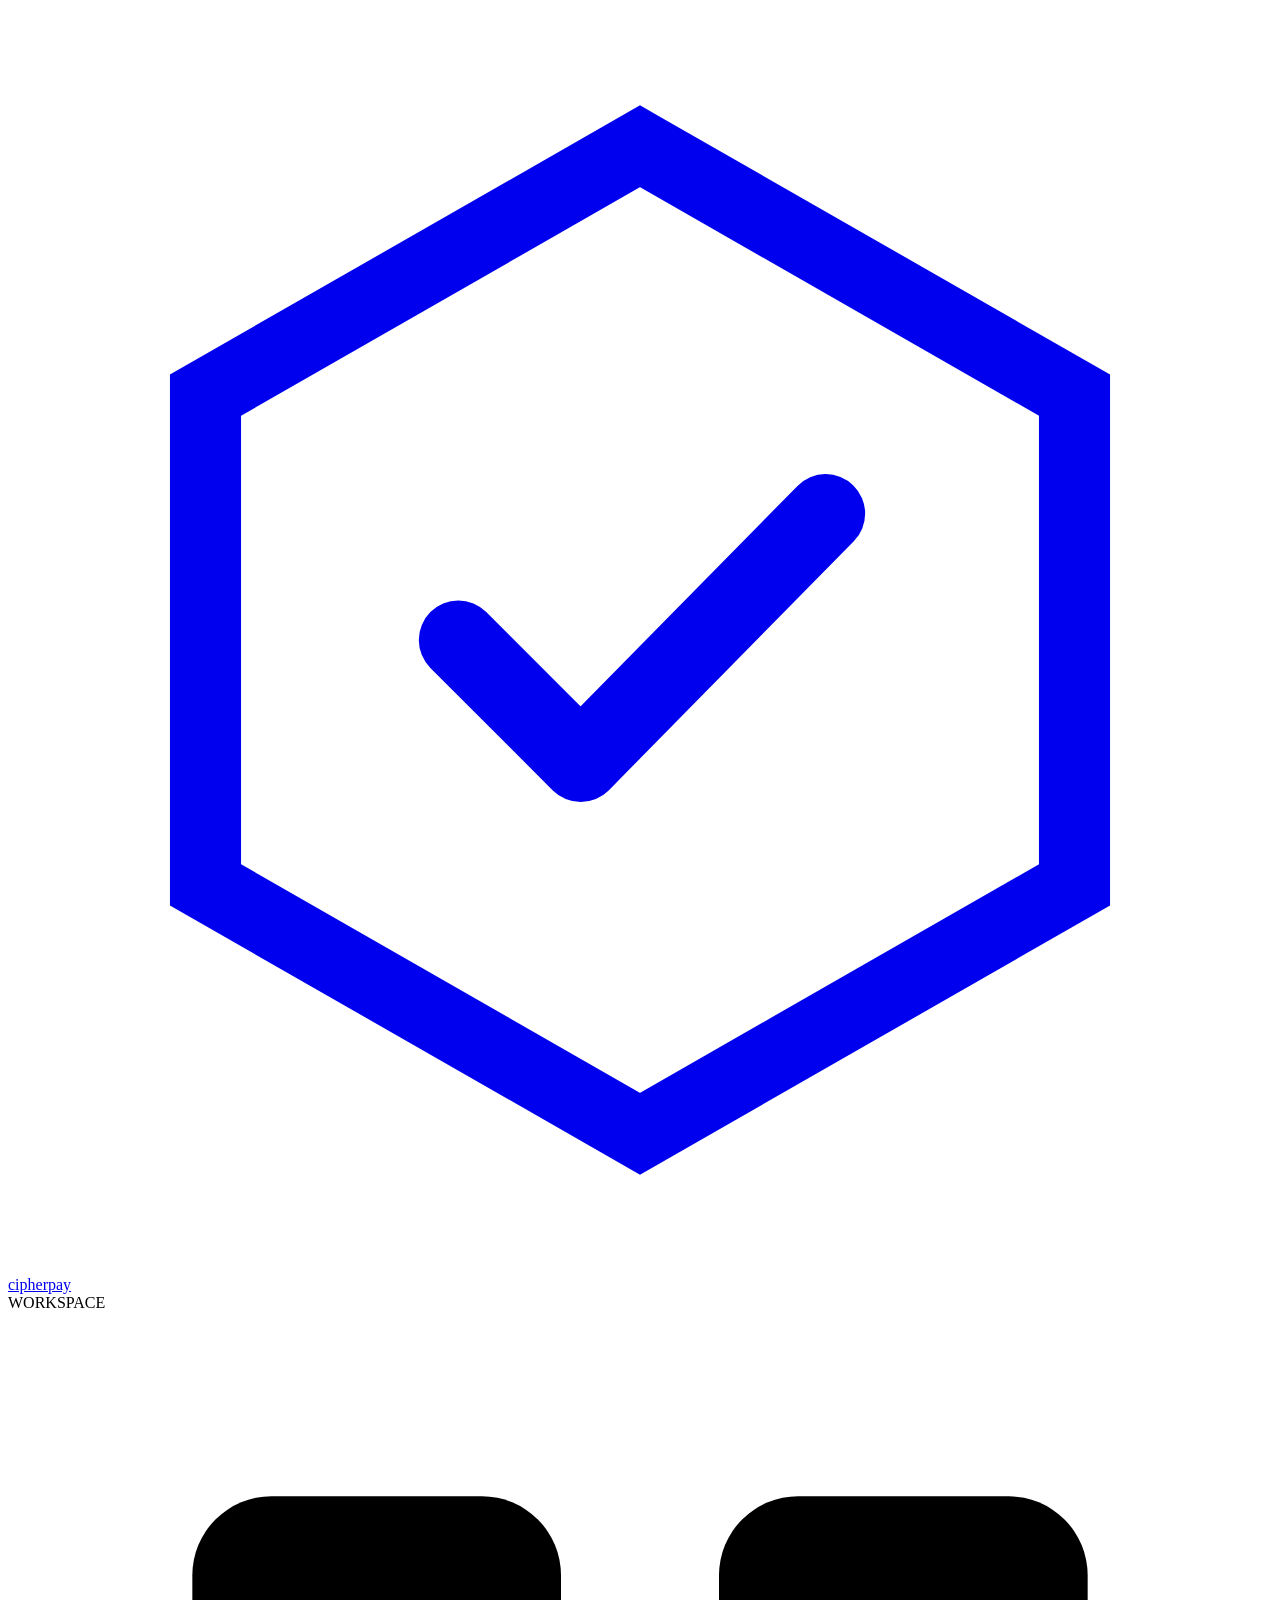
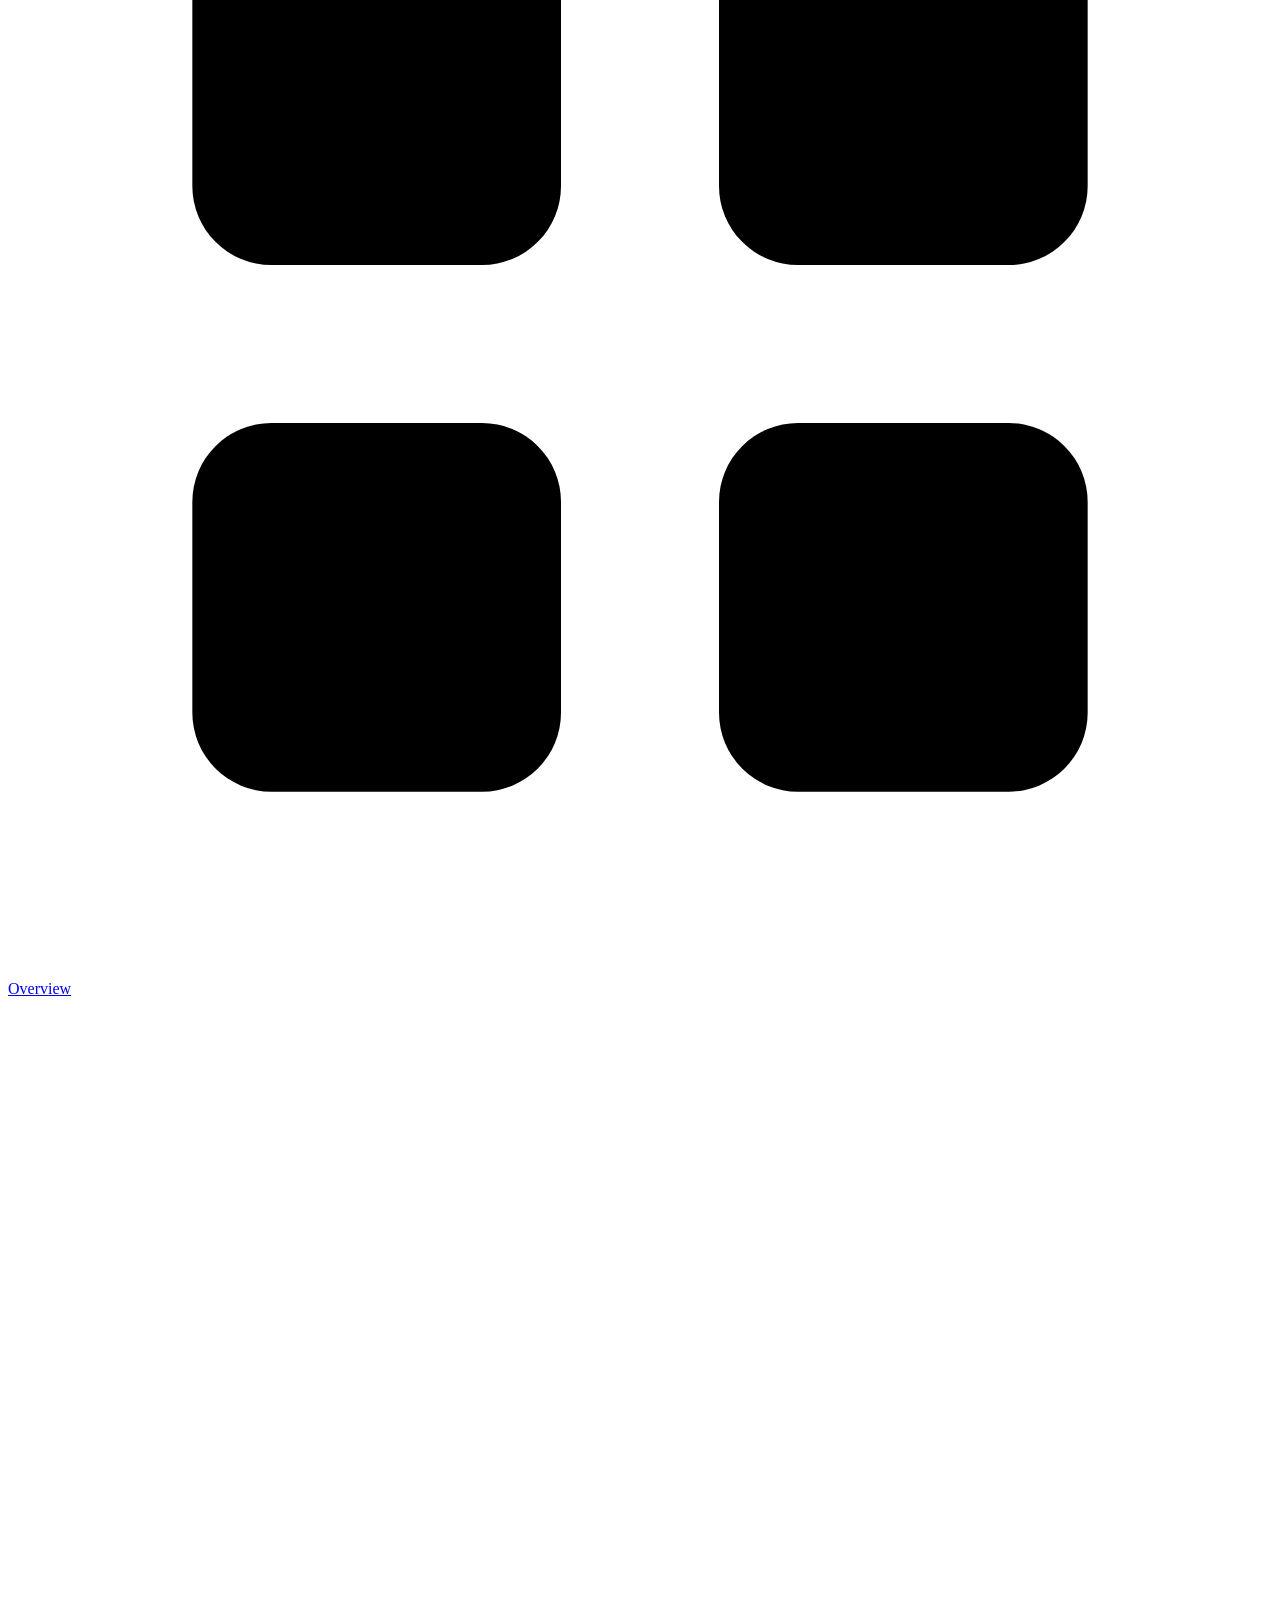
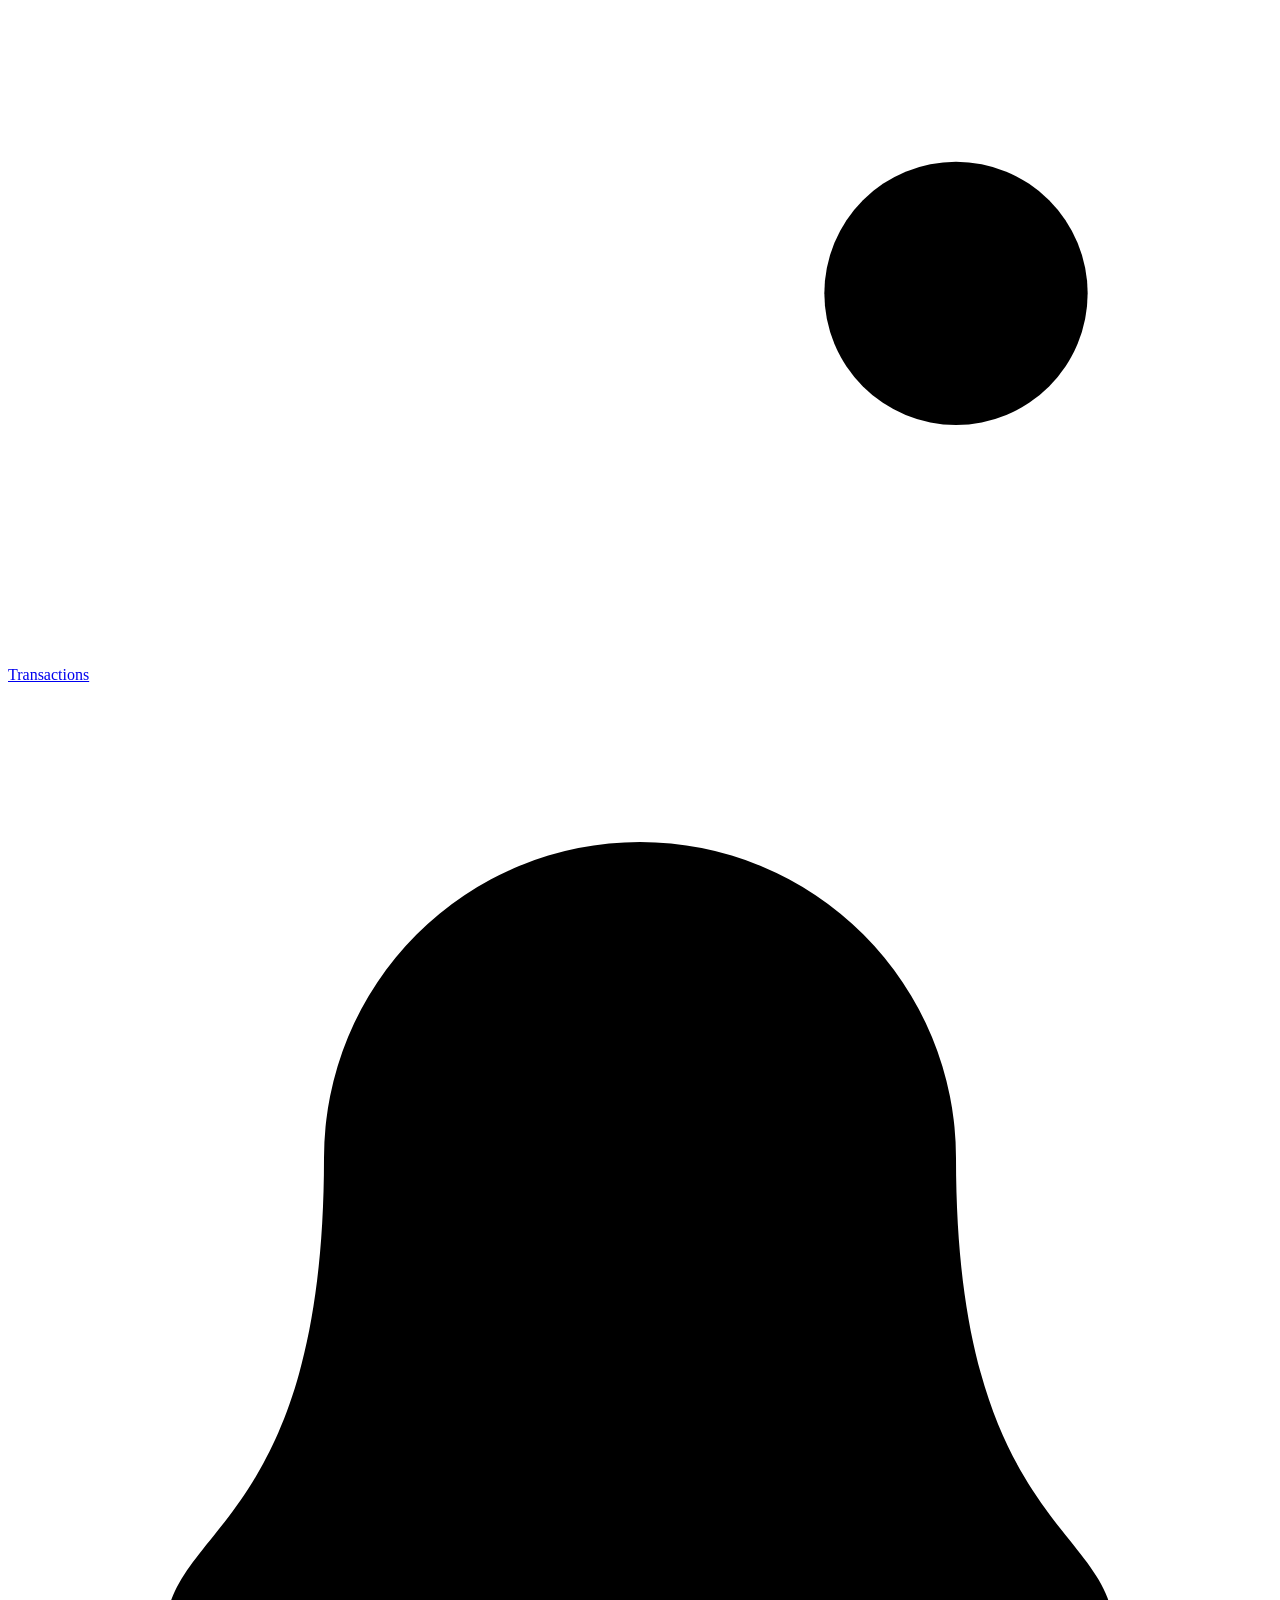
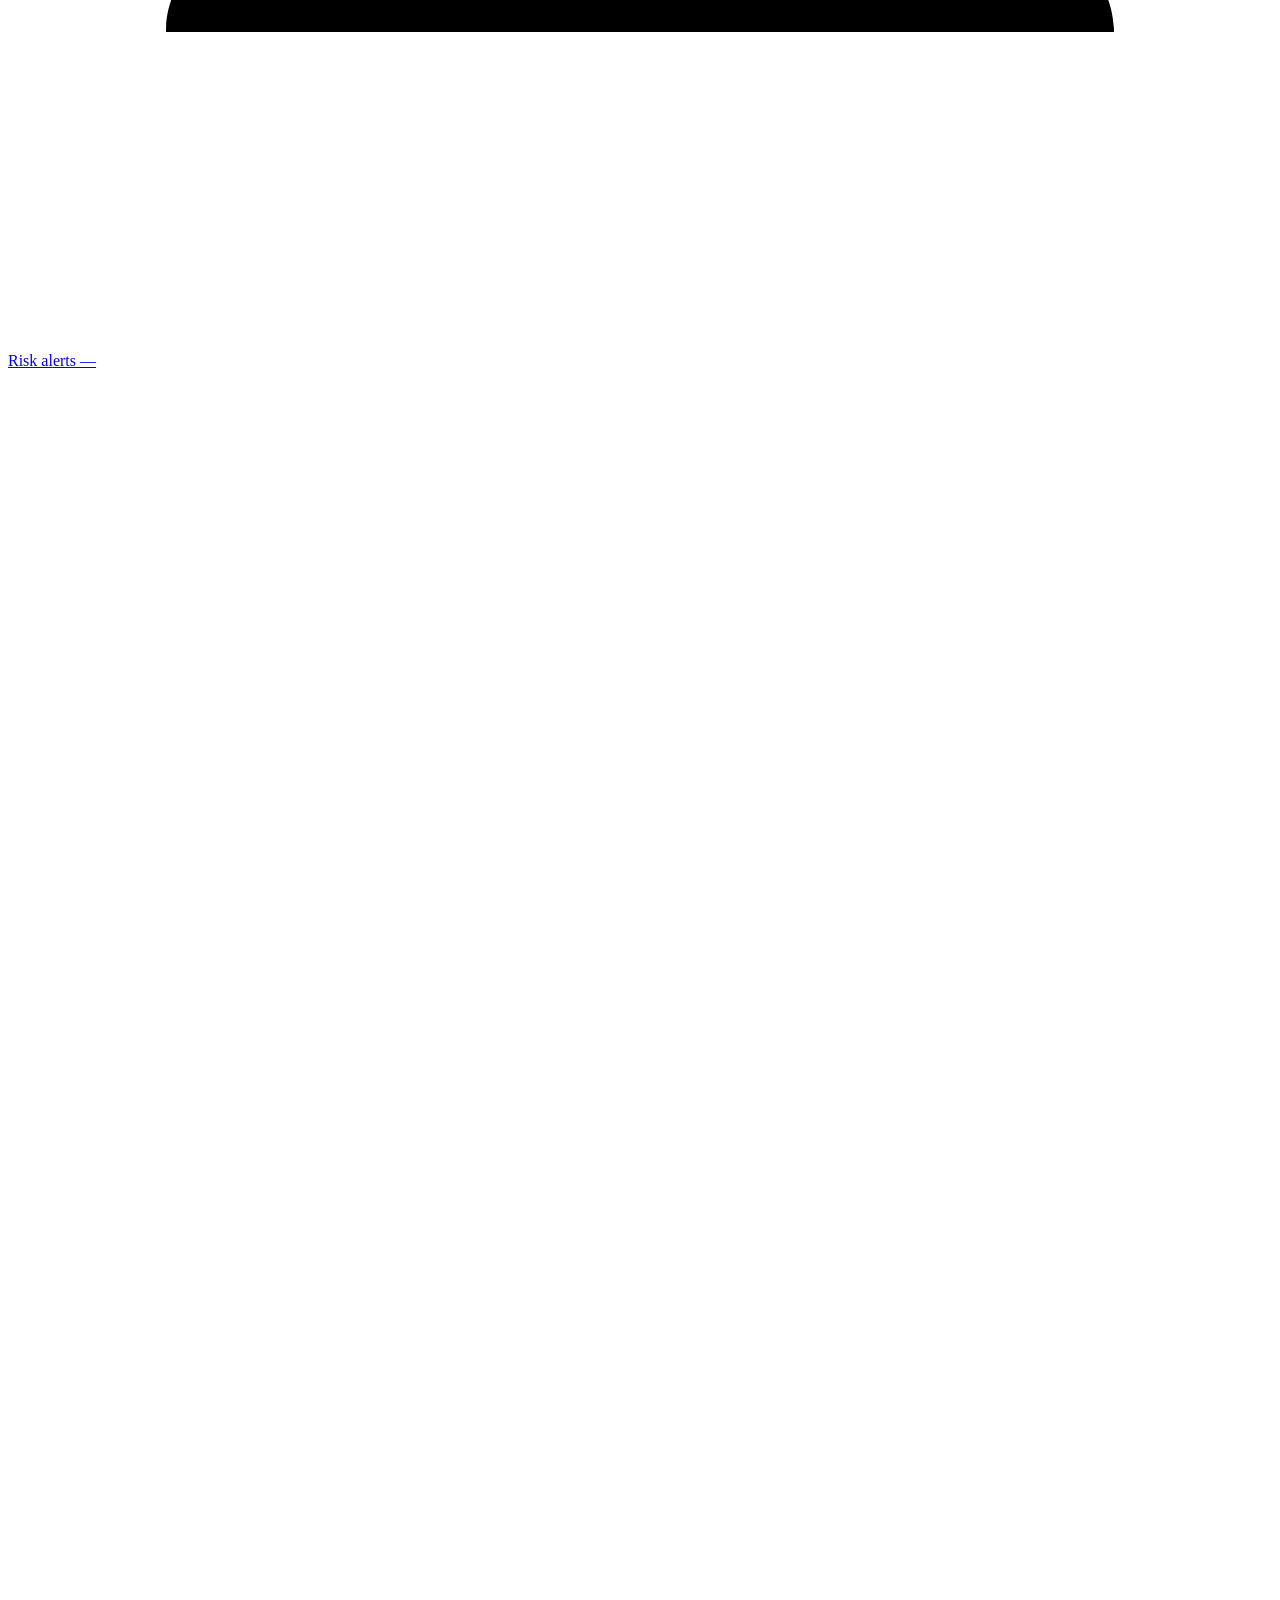
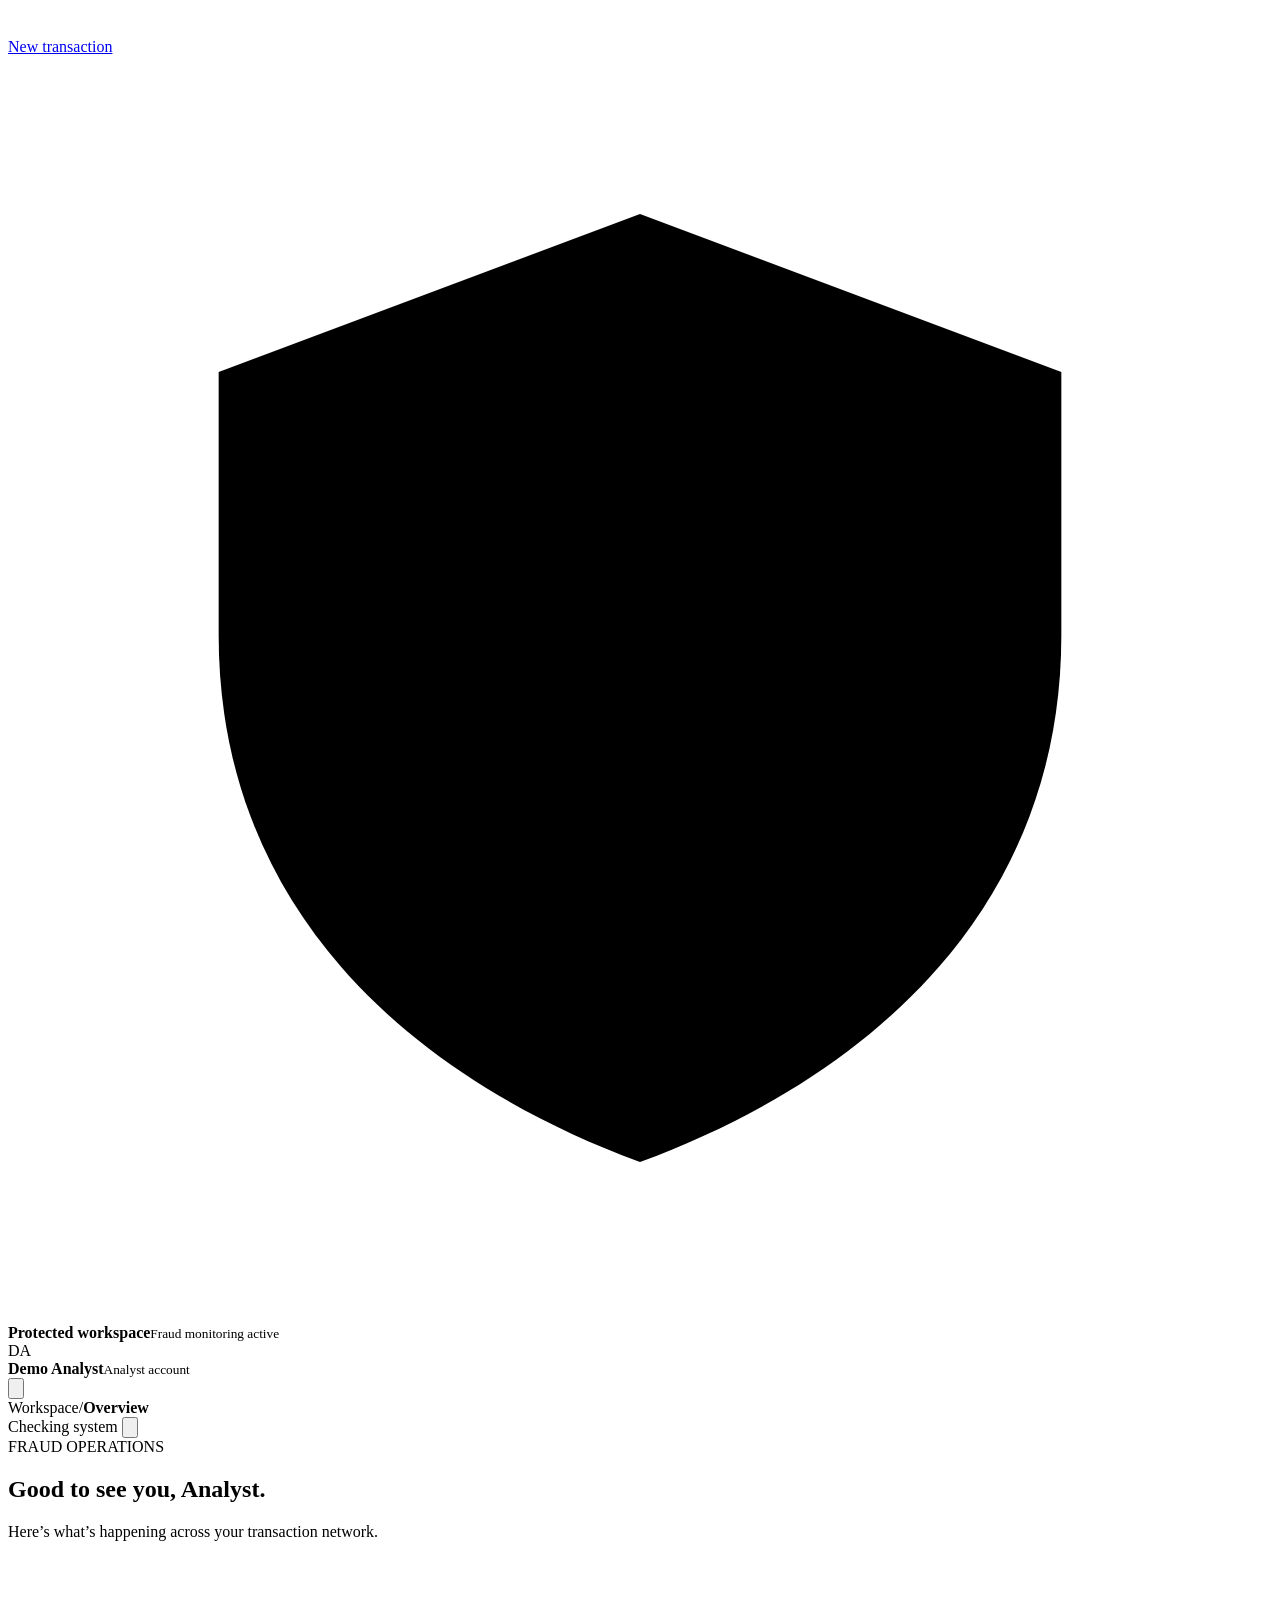
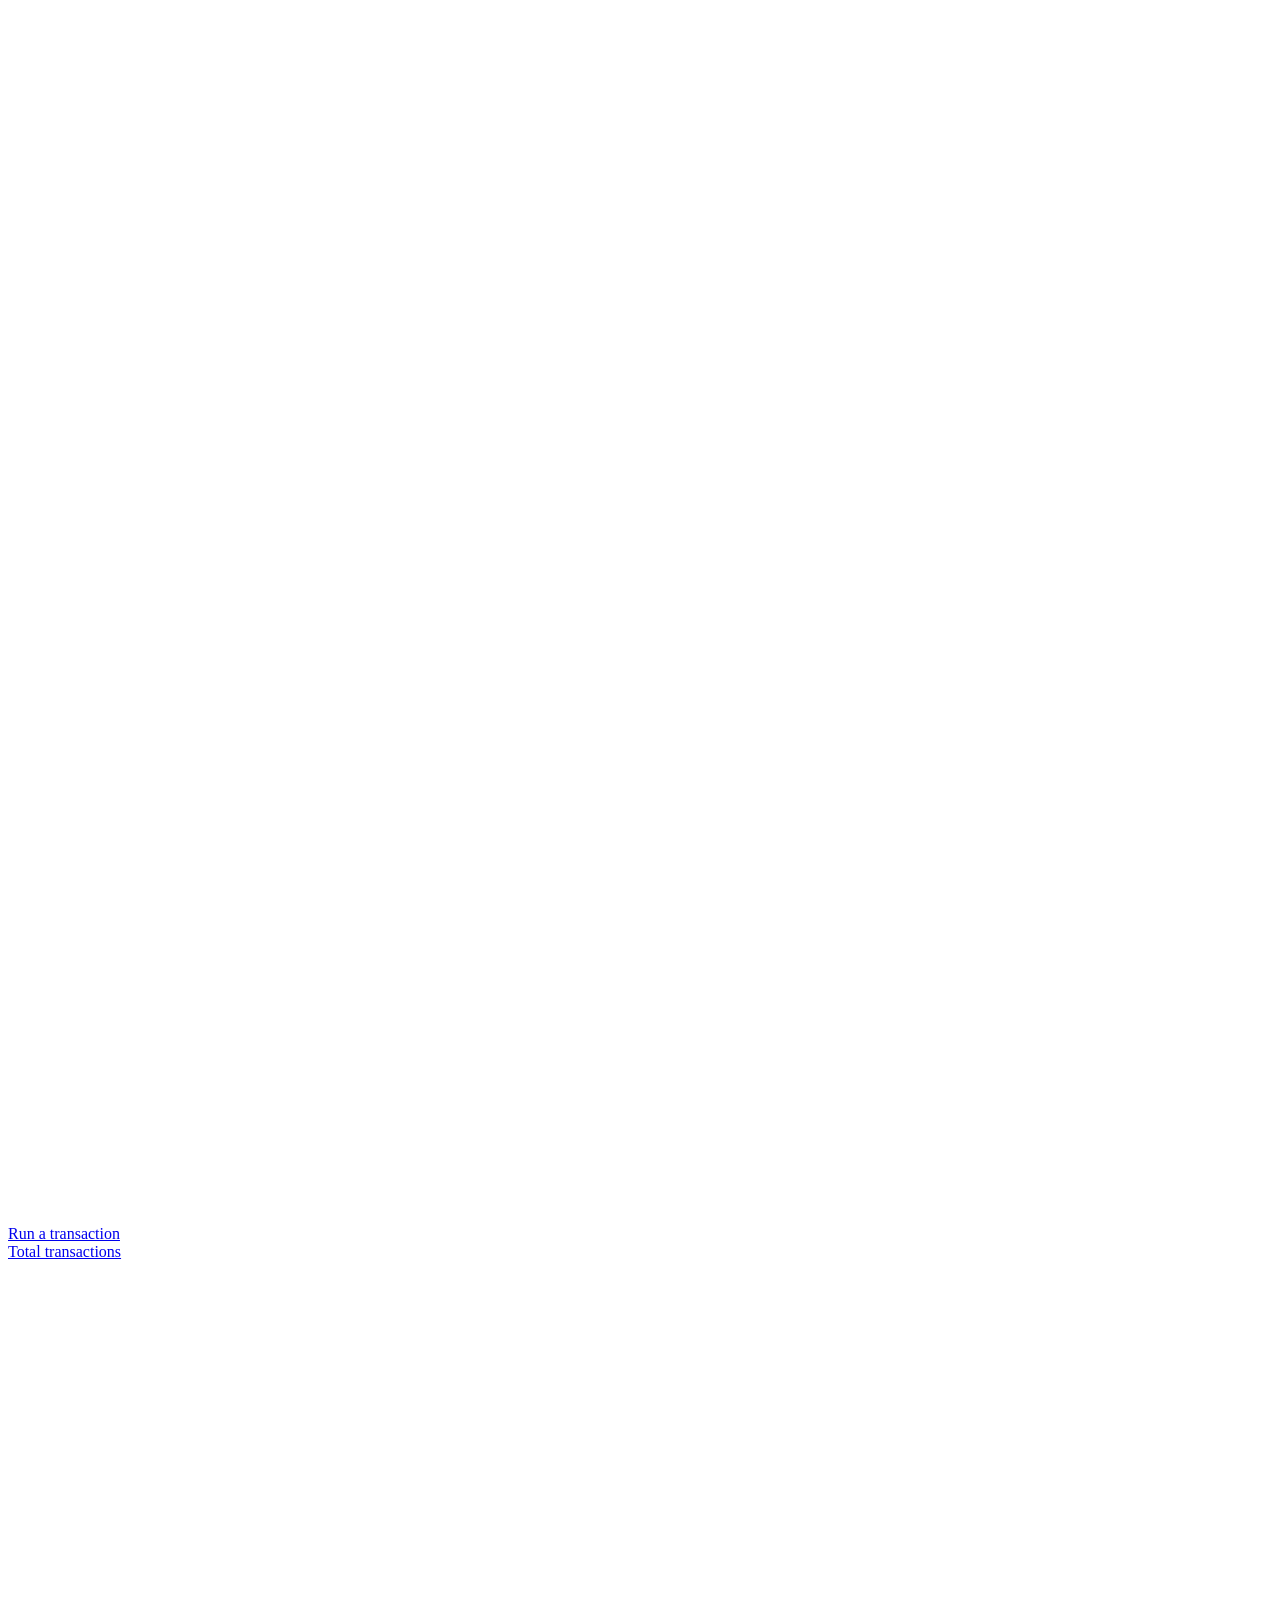
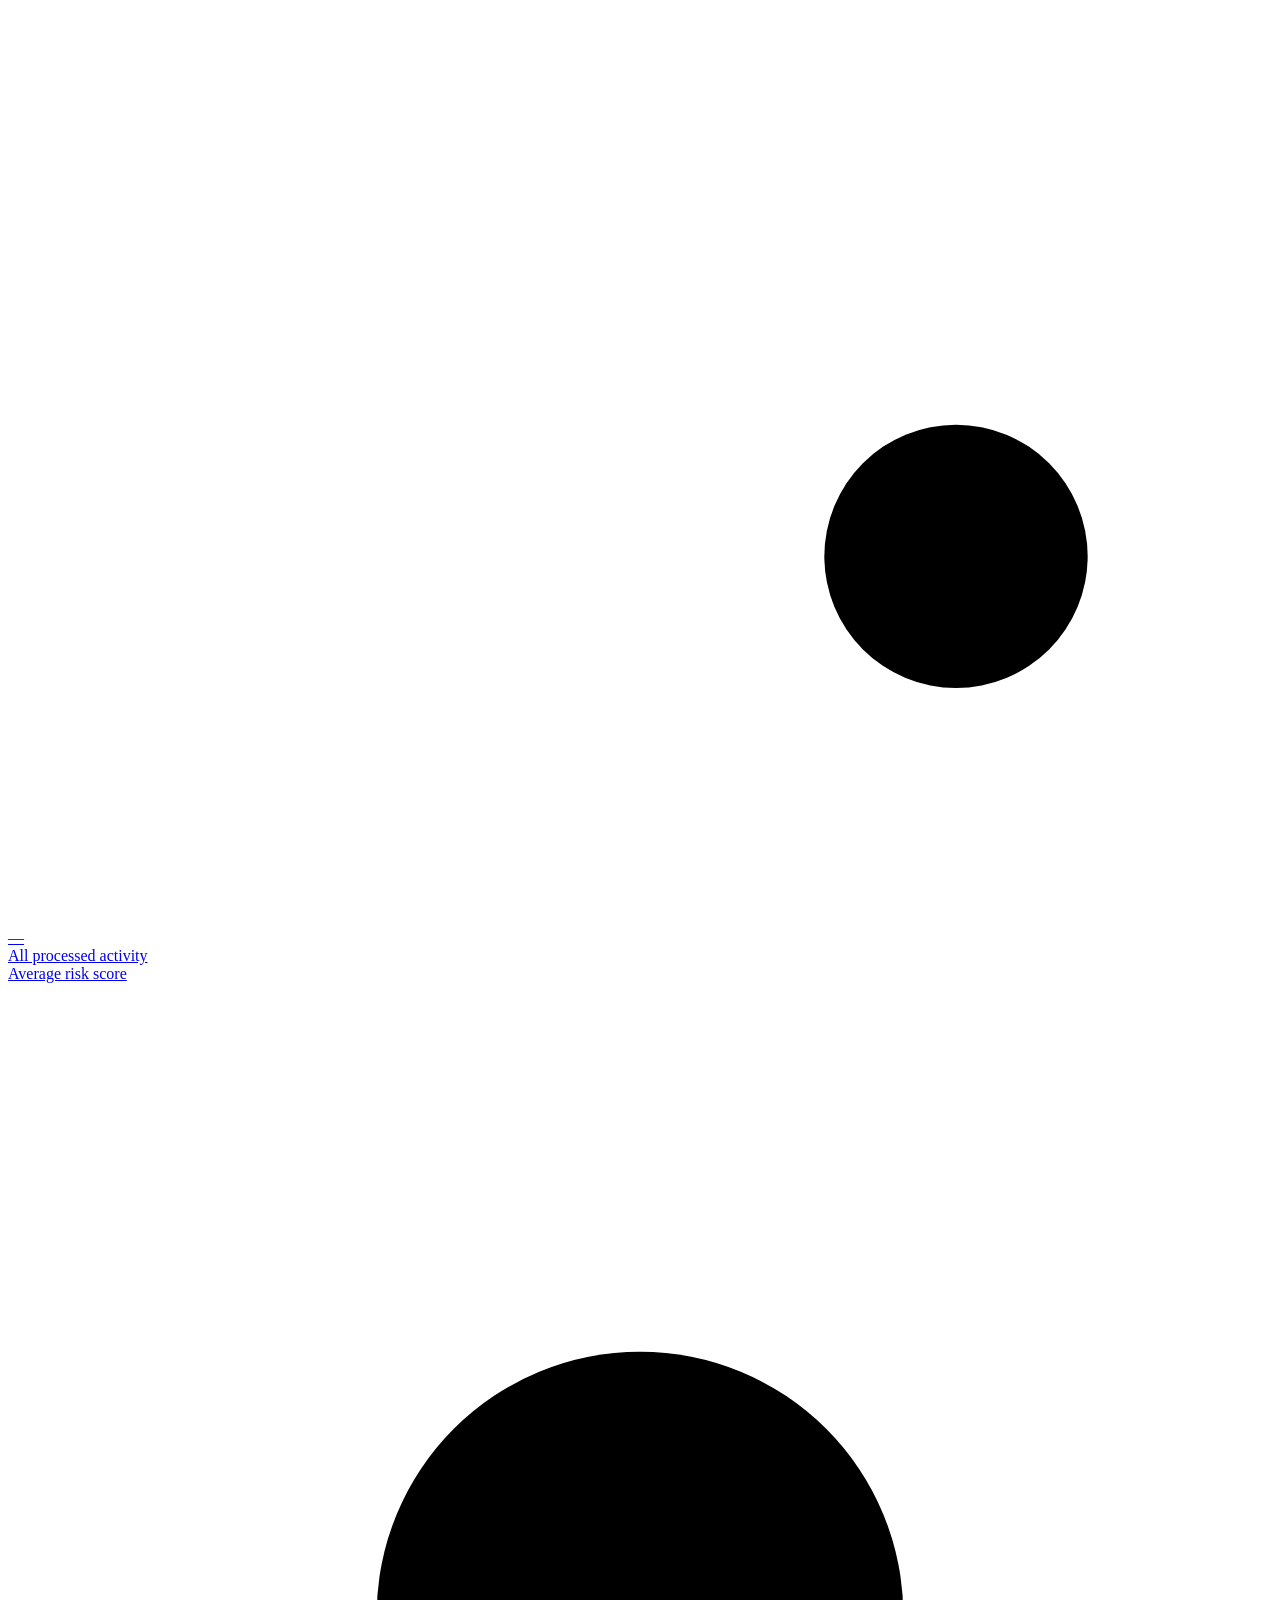
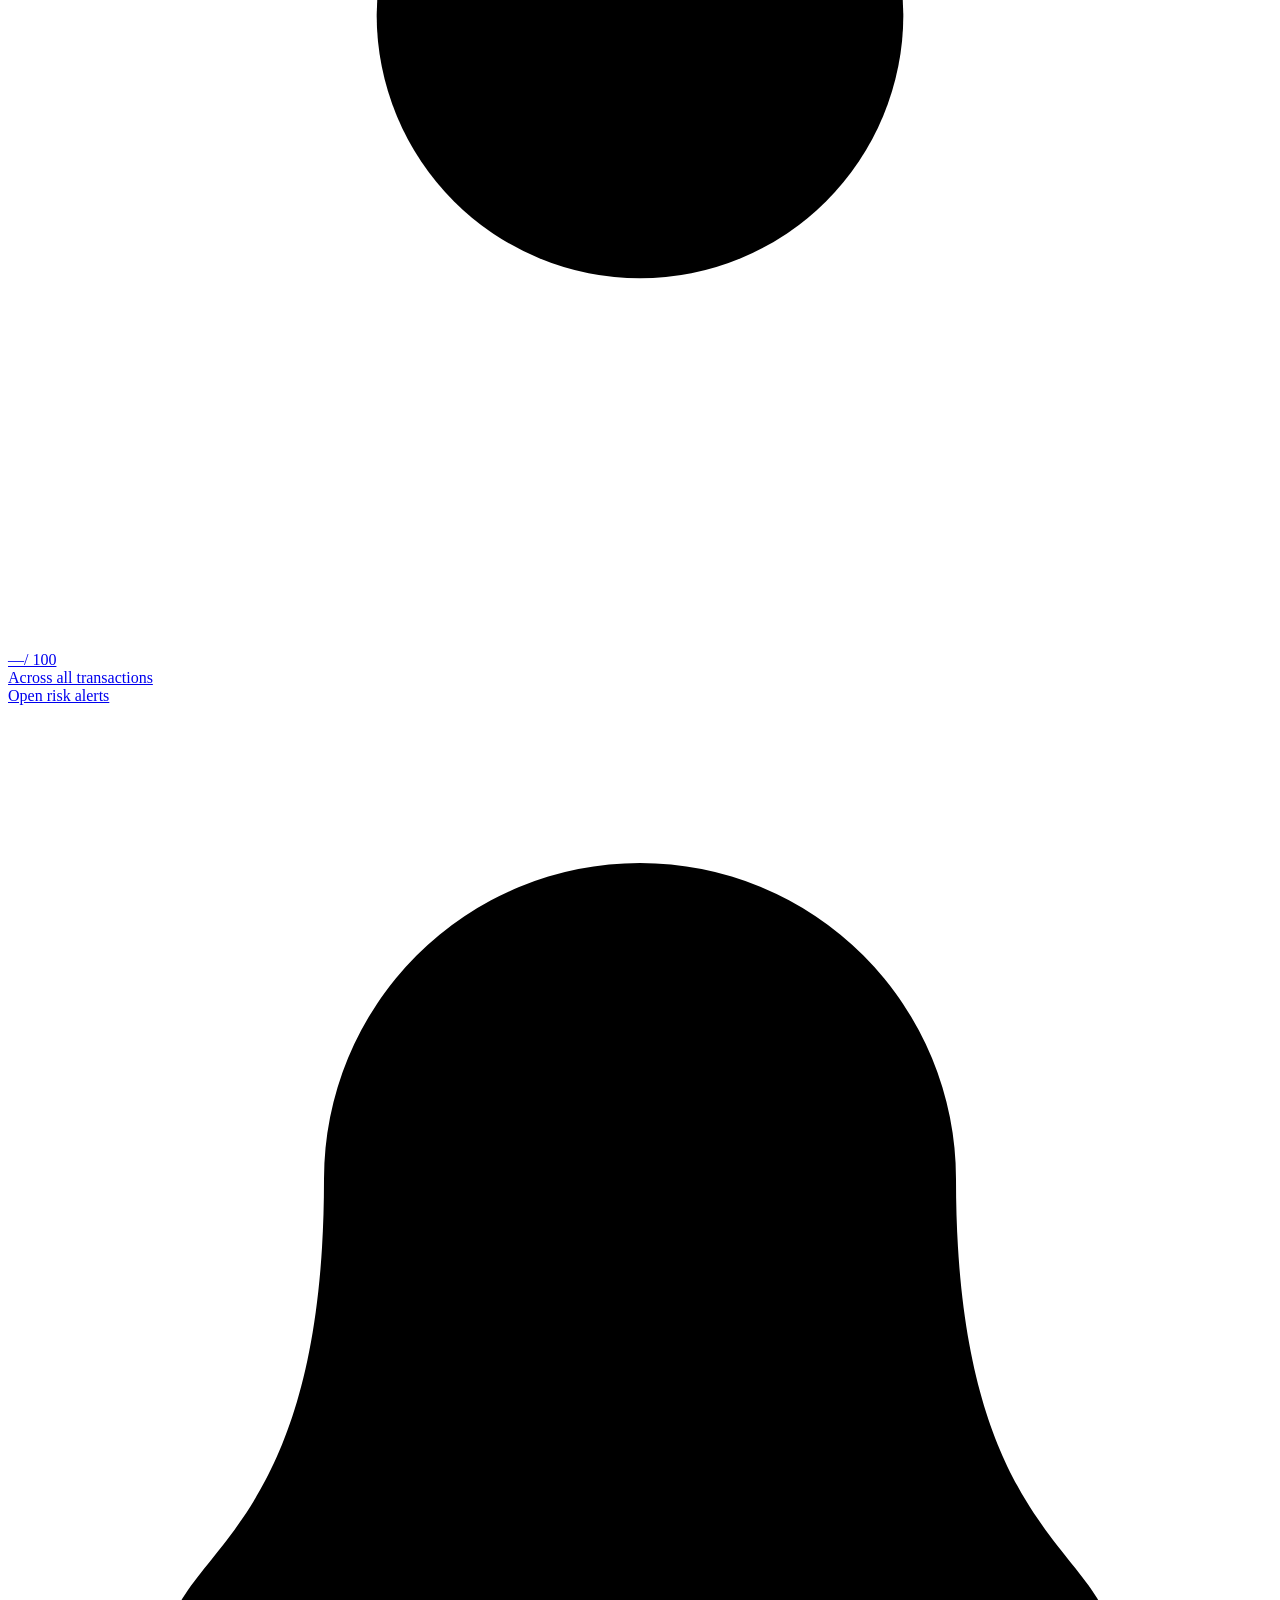
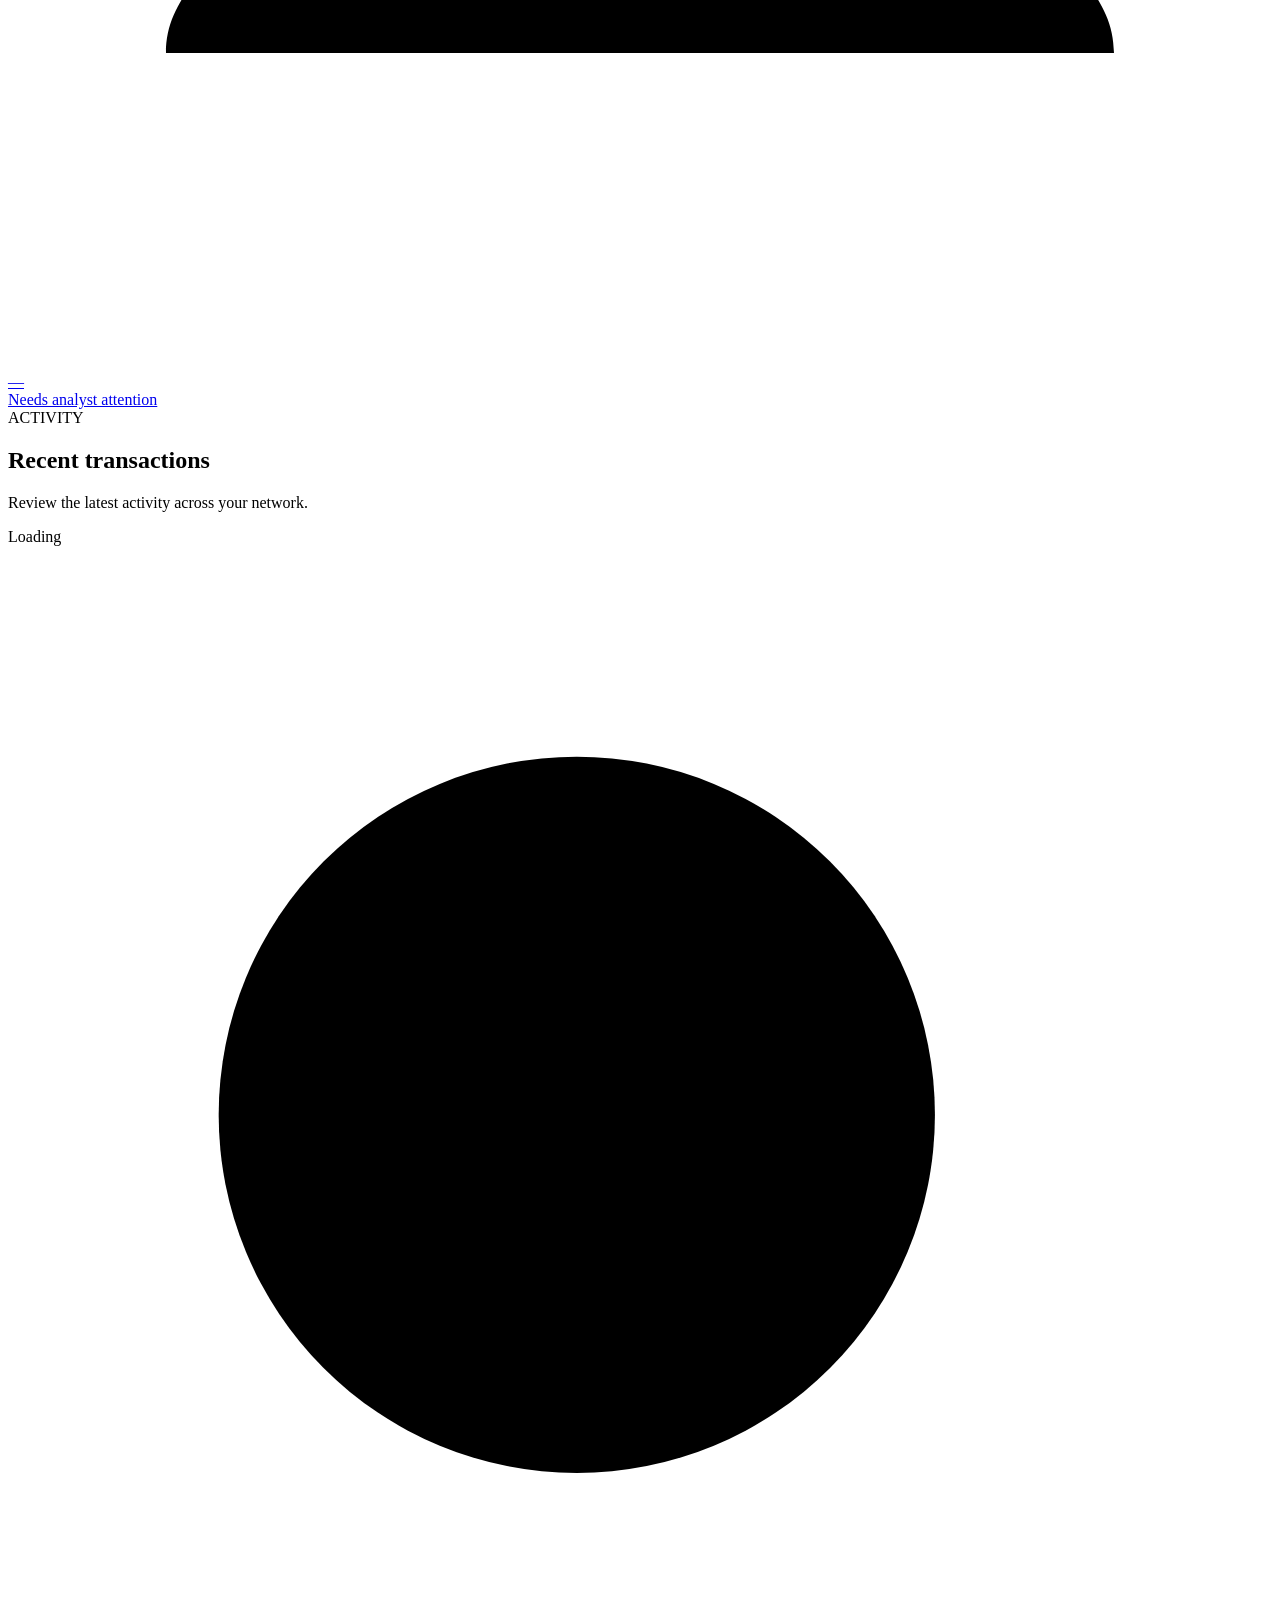
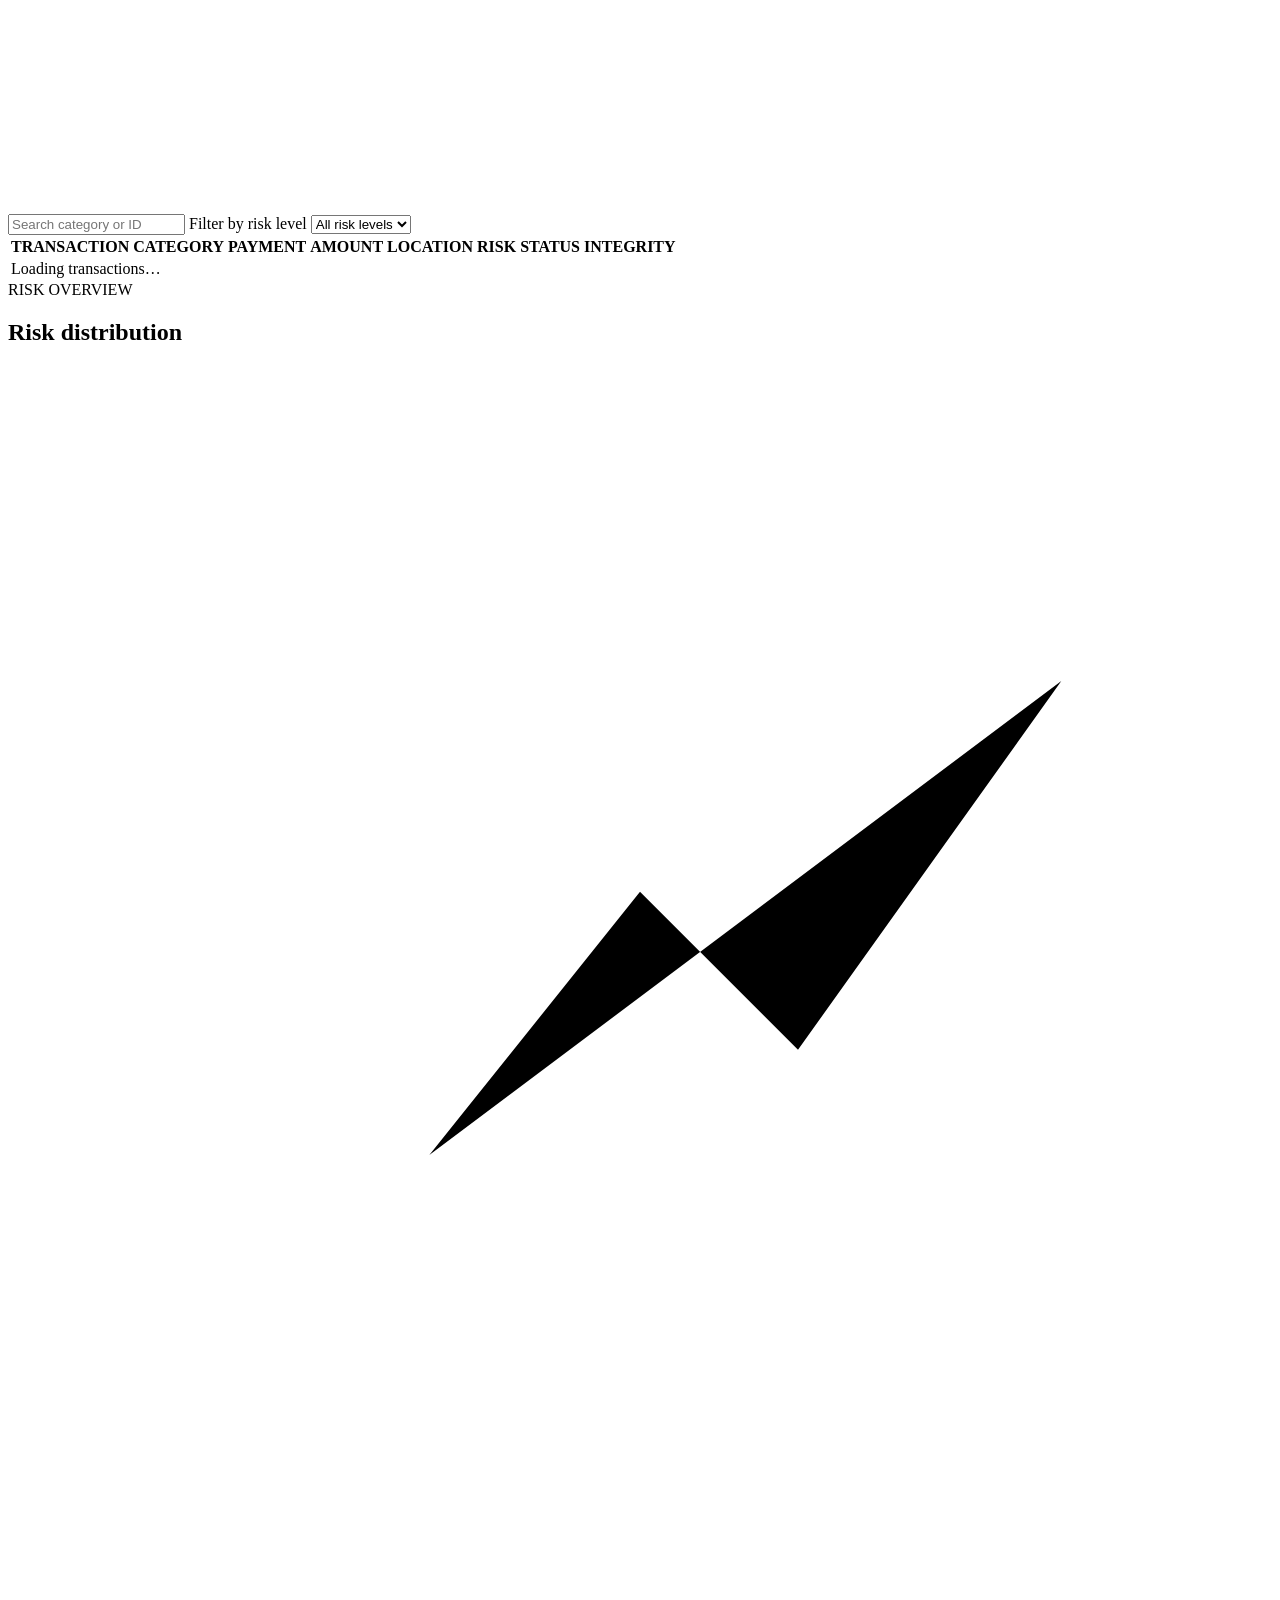
==== commit 41615c68: "Add transaction locations to dashboard Co-authored-by: Copilot <223556219+Copilot@users.noreply.gith" ====
--- a/frontend/index.html
+++ b/frontend/index.html
@@ -123,7 +123,7 @@
               <div class="table-toolbar">
                 <label class="search-box" for="transaction-search">
                   <svg viewBox="0 0 24 24" aria-hidden="true"><circle cx="10.8" cy="10.8" r="6.8" /><path d="m16 16 4.5 4.5" /></svg>
-                  <input id="transaction-search" type="search" placeholder="Search merchant or ID" autocomplete="off" />
+                  <input id="transaction-search" type="search" placeholder="Search category or ID" autocomplete="off" />
                 </label>
                 <label class="filter-select-wrap" for="risk-filter"><span class="visually-hidden">Filter by risk level</span>
                   <select id="risk-filter"><option value="all">All risk levels</option><option value="Low">Low risk</option><option value="Medium">Medium risk</option><option value="High">High risk</option></select>
@@ -131,7 +131,7 @@
               </div>
               <div class="table-scroll">
                 <table>
-                  <thead><tr><th scope="col">TRANSACTION</th><th scope="col">MERCHANT</th><th scope="col">CATEGORY</th><th scope="col">PAYMENT</th><th scope="col">AMOUNT</th><th scope="col">RISK</th><th scope="col">STATUS</th><th class="analyst-only" scope="col">INTEGRITY</th></tr></thead>
+                  <thead><tr><th scope="col">TRANSACTION</th><th scope="col">CATEGORY</th><th scope="col">PAYMENT</th><th scope="col">AMOUNT</th><th scope="col">LOCATION</th><th scope="col">RISK</th><th scope="col">STATUS</th><th class="analyst-only" scope="col">INTEGRITY</th></tr></thead>
                   <tbody id="transactions-list"><tr><td colspan="8" class="empty-cell">Loading transactions…</td></tr></tbody>
                 </table>
               </div>
@@ -175,7 +175,6 @@
                 <label class="field field-wide" for="user_id">User ID<span class="input-wrap"><svg viewBox="0 0 24 24" aria-hidden="true"><circle cx="12" cy="8" r="3.5" /><path d="M5 20v-1.5a7 7 0 0 1 14 0V20Z" /></svg><input type="text" id="user_id" value="demo-user" required autocomplete="off" /></span></label>
                 <label class="field" for="amount">Amount<span class="input-wrap"><span class="input-prefix" id="amount-currency-symbol">₹</span><input type="number" id="amount" value="2500" min="0.01" step="0.01" required /></span></label>
                 <label class="field" for="currency">Currency<span class="input-wrap select-wrap"><select id="currency"><option value="INR" selected>INR — Indian Rupee</option><option value="USD">USD — US Dollar</option><option value="EUR">EUR — Euro</option><option value="GBP">GBP — British Pound</option><option value="JPY">JPY — Japanese Yen</option><option value="CAD">CAD — Canadian Dollar</option><option value="AUD">AUD — Australian Dollar</option><option value="SGD">SGD — Singapore Dollar</option><option value="AED">AED — UAE Dirham</option></select><svg viewBox="0 0 24 24" aria-hidden="true"><path d="m7 10 5 5 5-5" /></svg></span></label>
-                <label class="field" for="merchant">Merchant name<span class="input-wrap"><svg viewBox="0 0 24 24" aria-hidden="true"><path d="M3 10h18M5 10V6l7-3 7 3v4m-14 0v9m5-9v9m5-9v9m5-9v9M3 21h18" /></svg><input type="text" id="merchant" value="City Market" maxlength="120" placeholder="e.g., City Market" required autocomplete="organization" /></span></label>
                 <label class="field" for="merchant_category">Merchant category<span class="input-wrap select-wrap"><select id="merchant_category"><option value="Grocery" selected>Grocery</option><option value="Electronics">Electronics</option><option value="Travel">Travel</option><option value="Restaurant">Restaurant</option><option value="Books">Books</option><option value="Digital goods">Digital goods</option><option value="Crypto">Cryptocurrency</option><option value="Gambling">Gambling</option><option value="Adult">Adult services</option><option value="Other">Other</option></select><svg viewBox="0 0 24 24" aria-hidden="true"><path d="m7 10 5 5 5-5" /></svg></span></label>
                 <label class="field" for="payment_method">Payment method<span class="input-wrap select-wrap"><select id="payment_method"><option value="UPI" selected>UPI</option><option value="Credit card">Credit card</option><option value="Debit card">Debit card</option><option value="Bank transfer">Bank transfer</option><option value="Digital wallet">Digital wallet</option><option value="Net banking">Net banking</option></select><svg viewBox="0 0 24 24" aria-hidden="true"><path d="m7 10 5 5 5-5" /></svg></span></label>
                 <label class="field" for="device_id">Device ID<span class="input-wrap"><svg viewBox="0 0 24 24" aria-hidden="true"><rect x="6" y="3" width="12" height="18" rx="2" /><path d="M10 17h4" /></svg><input type="text" id="device_id" value="dev-1234" required autocomplete="off" /></span></label>
@@ -192,6 +191,6 @@
         </div>
       </main>
     </div>
-    <script src="/static/app.js?v=9" defer></script>
+    <script src="/static/app.js?v=11" defer></script>
   </body>
 </html>
